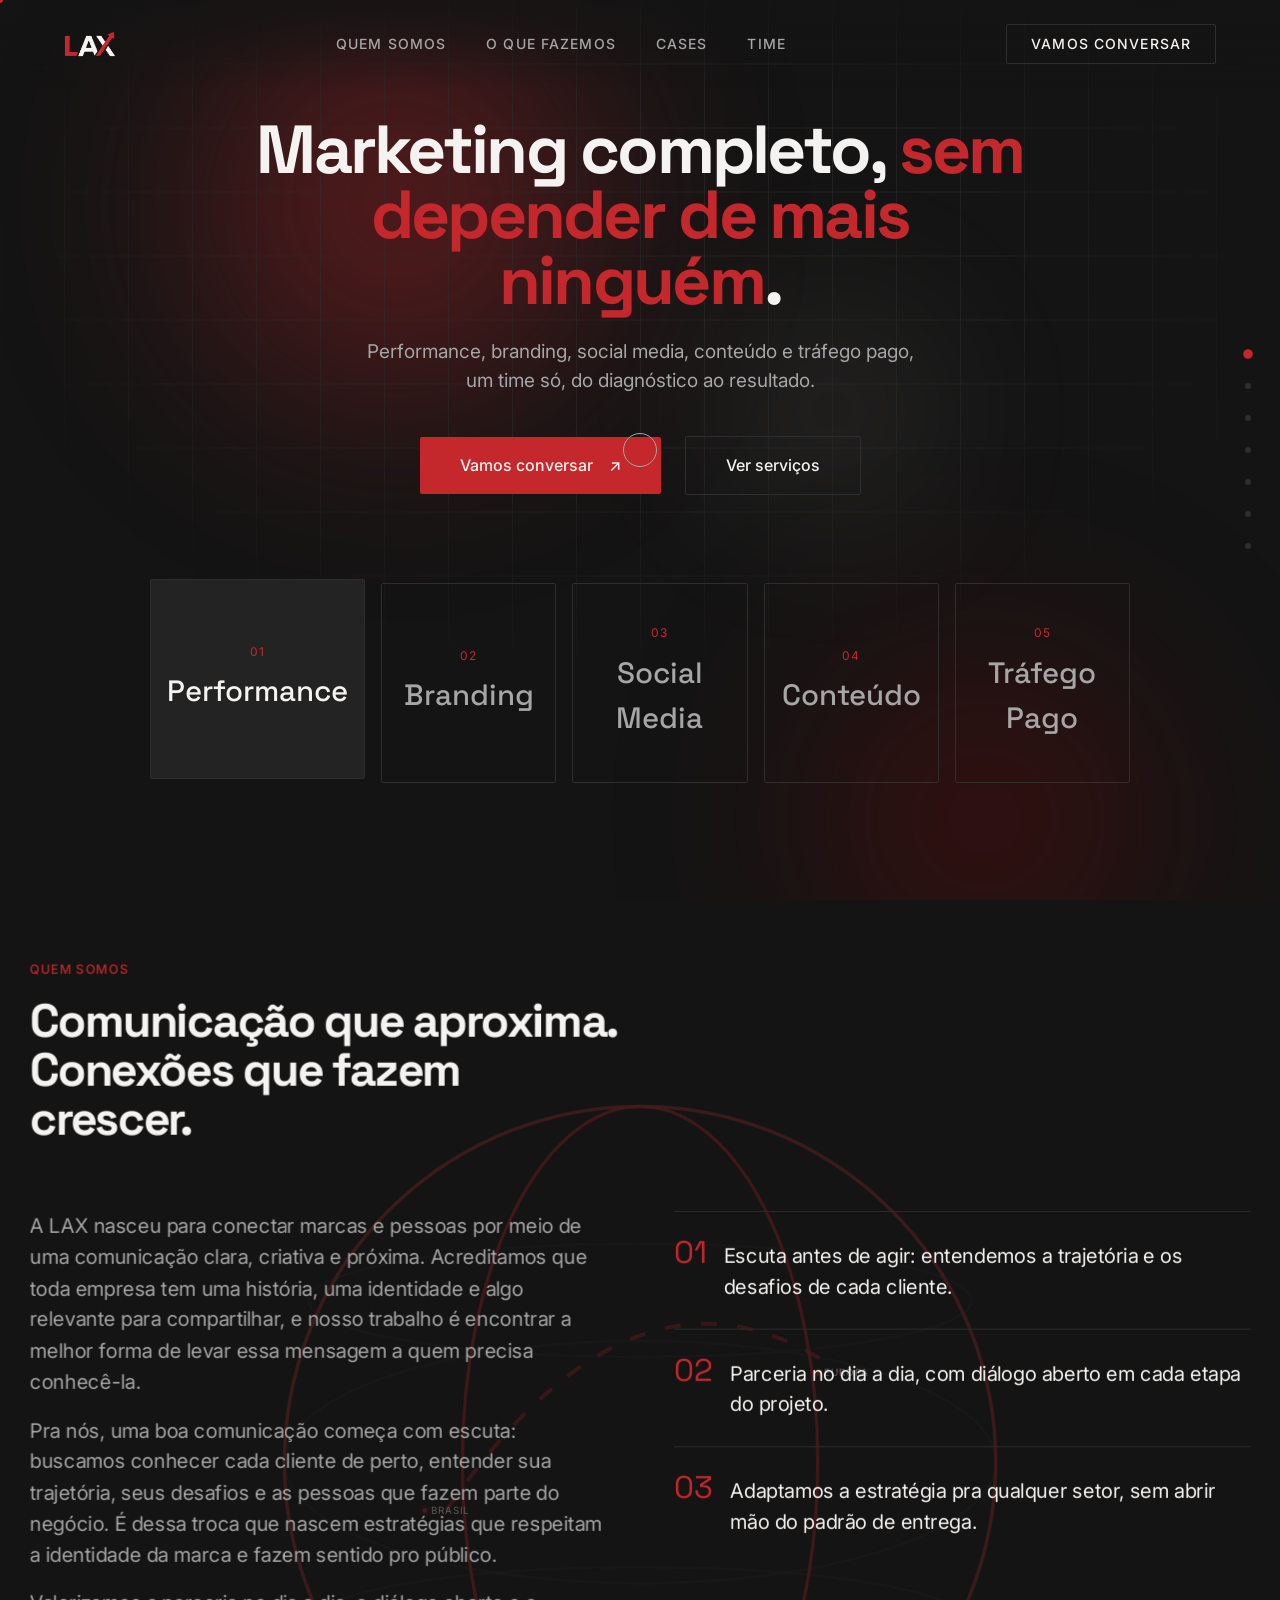
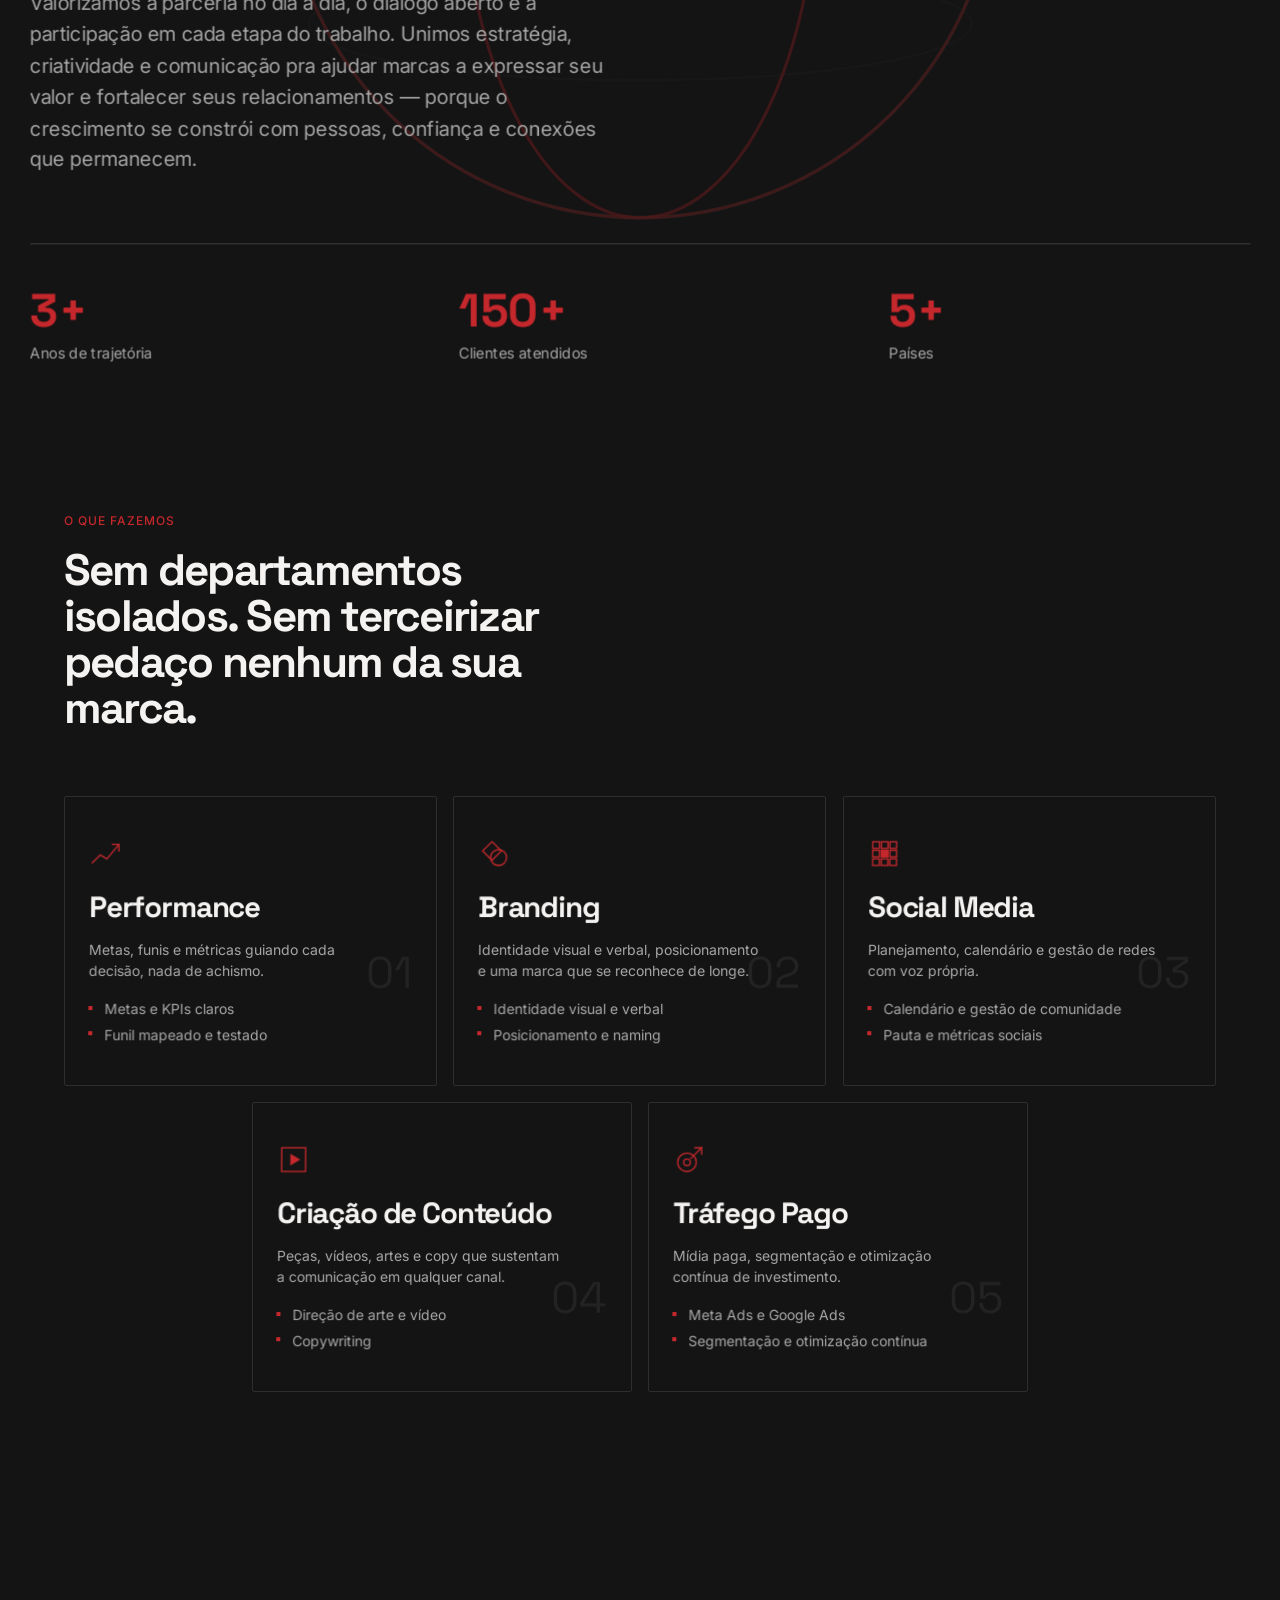
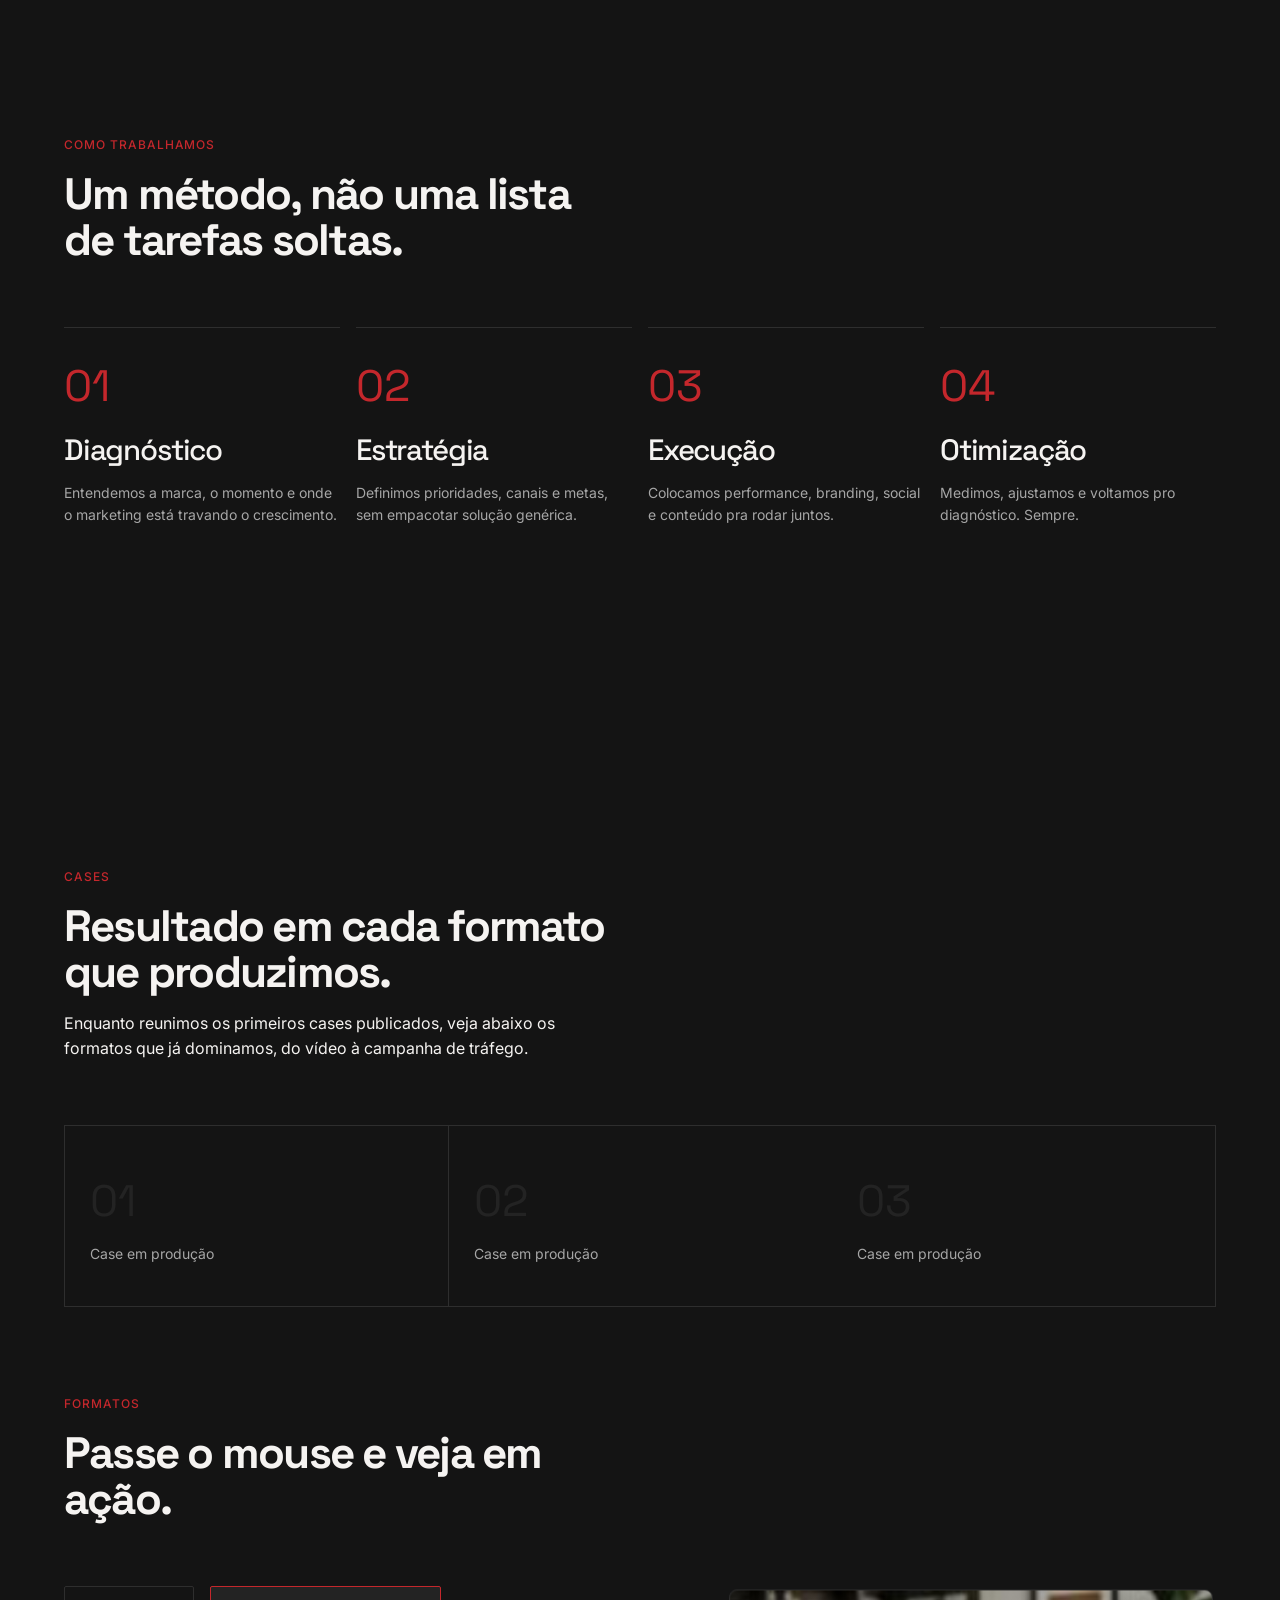
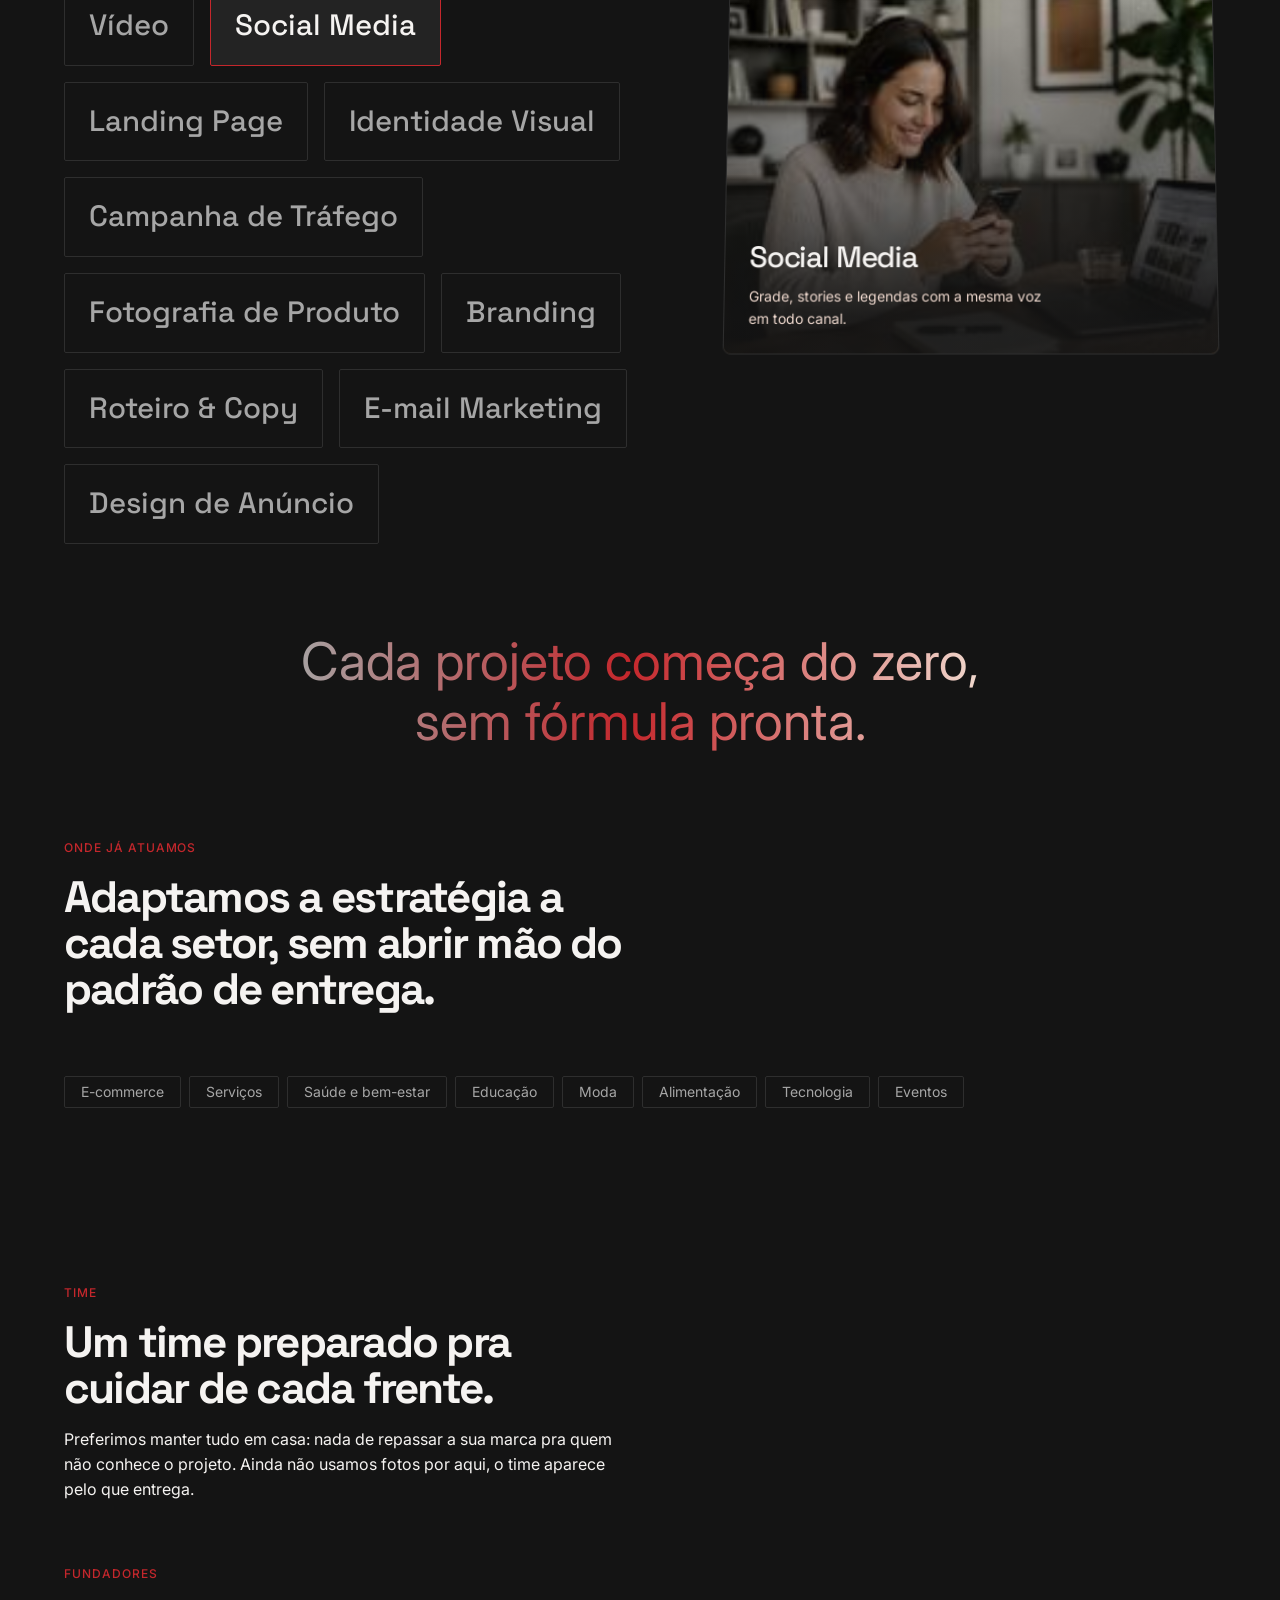
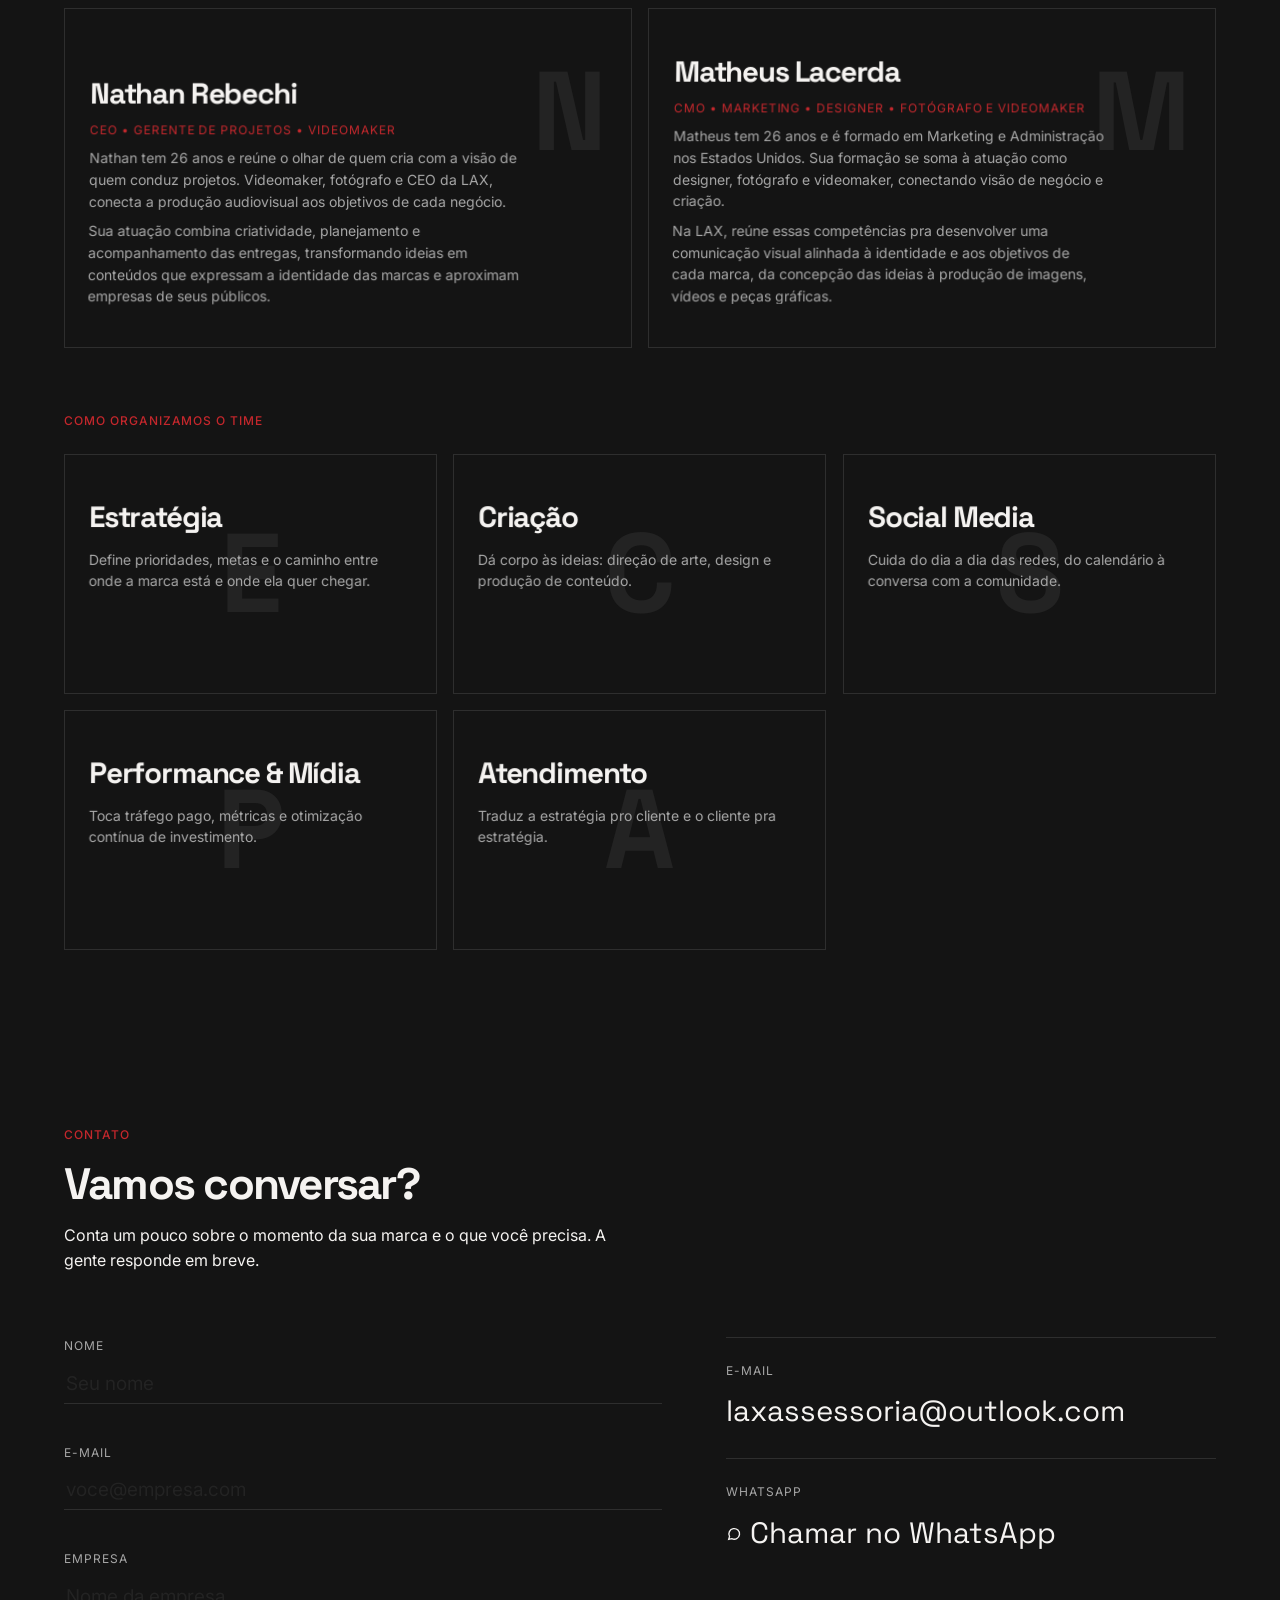
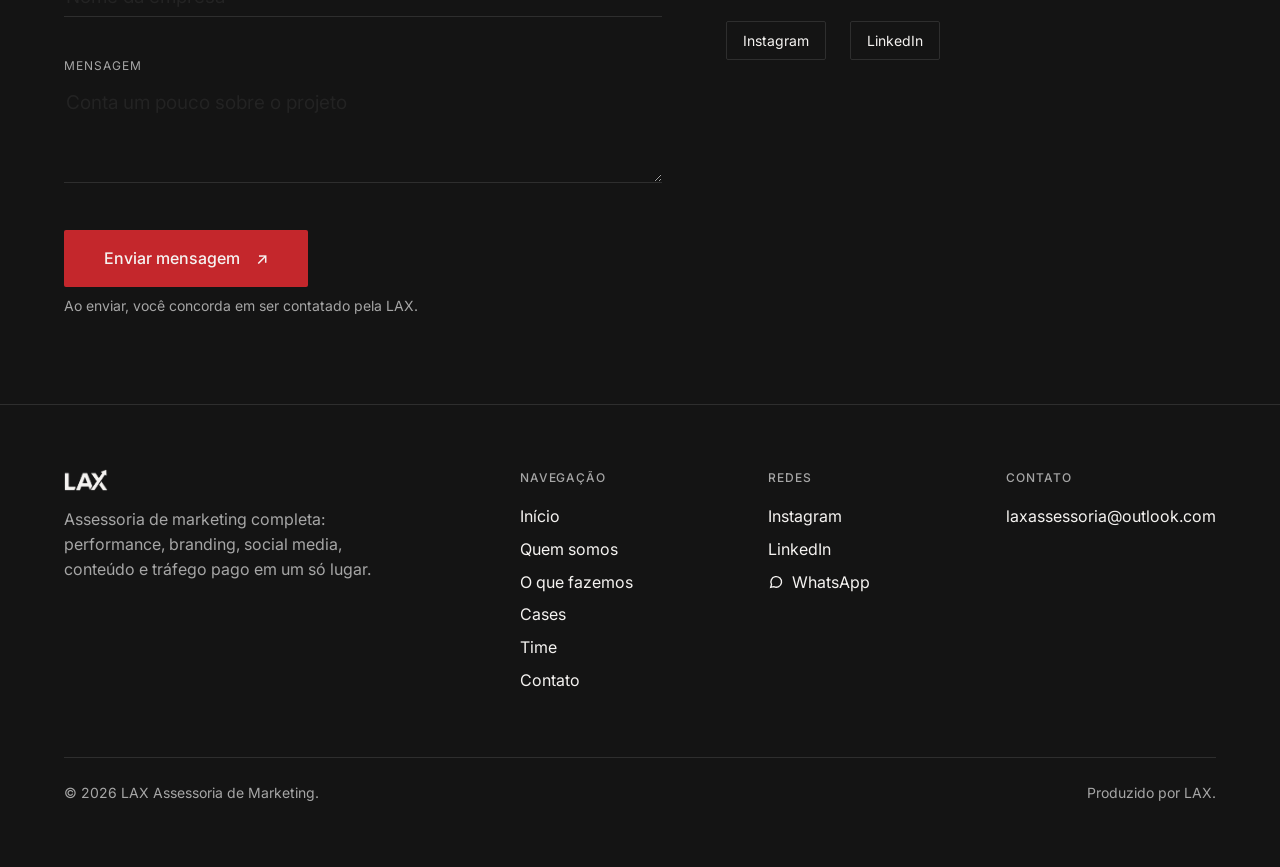
==== index.html @ bff820b8 "Reescreve Quem somos com o manifesto oficial e adiciona os fundadores - "Quem somos" ganha o texto o" ====
<!doctype html>
<html lang="pt-BR">
<head>
  <meta charset="UTF-8" />
  <meta name="viewport" content="width=device-width, initial-scale=1" />
  <title>LAX — Assessoria de Marketing Completa</title>
  <meta name="description" content="A LAX reúne performance, branding, social media, criação de conteúdo e tráfego pago num time só. Conheça quem somos, como trabalhamos e fale com a gente." />
  <link rel="icon" href="assets/img/logo/lax-color.png" type="image/png" />
  <link rel="stylesheet" href="assets/css/tokens.css" />
  <link rel="stylesheet" href="assets/css/style.css" />
</head>
<body>
  <div class="cursor-dot" aria-hidden="true"></div>
  <div class="cursor-ring" aria-hidden="true"></div>
  <a class="skip-link" href="#main">Pular para o conteúdo</a>

  <nav class="site-nav">
    <a class="brand" href="#inicio" aria-label="LAX — topo da página">
      <img src="assets/img/logo/lax-color.png" alt="LAX" width="90" height="26" />
    </a>
    <ul class="nav-links">
      <li><a href="#quem-somos" data-section="quem-somos">Quem somos</a></li>
      <li><a href="#servicos" data-section="servicos">O que fazemos</a></li>
      <li><a href="#cases" data-section="cases">Cases</a></li>
      <li><a href="#time" data-section="time">Time</a></li>
    </ul>
    <a class="nav-cta" href="#contato" data-section="contato">Vamos conversar</a>
    <button class="nav-toggle" type="button" aria-expanded="false" aria-controls="mobileMenu" aria-label="Abrir menu">
      <span></span><span></span><span></span>
    </button>
  </nav>

  <div class="mobile-menu" id="mobileMenu">
    <a href="#inicio" data-section="inicio">Início</a>
    <a href="#quem-somos" data-section="quem-somos">Quem somos</a>
    <a href="#servicos" data-section="servicos">O que fazemos</a>
    <a href="#cases" data-section="cases">Cases</a>
    <a href="#time" data-section="time">Time</a>
    <a href="#contato" data-section="contato">Contato</a>
  </div>

  <nav class="section-nav" aria-label="Seções da página">
    <a href="#inicio" data-section="inicio" aria-label="Início"><span></span></a>
    <a href="#quem-somos" data-section="quem-somos" aria-label="Quem somos"><span></span></a>
    <a href="#servicos" data-section="servicos" aria-label="O que fazemos"><span></span></a>
    <a href="#metodo" data-section="metodo" aria-label="Como trabalhamos"><span></span></a>
    <a href="#cases" data-section="cases" aria-label="Cases"><span></span></a>
    <a href="#time" data-section="time" aria-label="Time"><span></span></a>
    <a href="#contato" data-section="contato" aria-label="Contato"><span></span></a>
  </nav>

  <div class="chapter-marker" aria-hidden="true">
    <span class="chapter-marker-num">01</span>
    <span class="chapter-marker-label">Quem somos</span>
  </div>

  <main id="main">
    <section class="hero theme-dark story-section" id="inicio">
      <div class="hero-aurora" aria-hidden="true">
        <span class="blob blob-a"></span>
        <span class="blob blob-b"></span>
        <span class="blob blob-c"></span>
      </div>
      <div class="hero-grid" aria-hidden="true" data-parallax="0.04"></div>
      <div class="container hero-inner">
        <h1 class="hero-heading" data-reveal>Marketing completo, <em>sem depender de mais ninguém</em>.</h1>
        <p class="hero-sub" data-reveal>Performance, branding, social media, conteúdo e tráfego pago, um time só, do diagnóstico ao resultado.</p>

        <div class="hero-actions" data-reveal>
          <a class="btn" href="#contato">Vamos conversar <span class="btn-arrow">↗</span></a>
          <a class="btn btn-ghost" href="#servicos">Ver serviços</a>
        </div>

        <div class="service-grid" data-reveal>
          <button type="button" class="service-tile" data-theme="dark" aria-pressed="false">
            <span class="index">01</span><span class="label">Performance</span>
          </button>
          <button type="button" class="service-tile" data-theme="wine" aria-pressed="false">
            <span class="index">02</span><span class="label">Branding</span>
          </button>
          <button type="button" class="service-tile" data-theme="dark" aria-pressed="false">
            <span class="index">03</span><span class="label">Social Media</span>
          </button>
          <button type="button" class="service-tile" data-theme="wine" aria-pressed="false">
            <span class="index">04</span><span class="label">Conteúdo</span>
          </button>
          <button type="button" class="service-tile" data-theme="dark" aria-pressed="false">
            <span class="index">05</span><span class="label">Tráfego Pago</span>
          </button>
        </div>
      </div>
    </section>

    <section class="story-section" id="quem-somos">
      <div class="globe-wrap" aria-hidden="true">
        <svg class="globe-sphere" viewBox="0 0 200 200">
          <circle class="globe-outline" cx="100" cy="100" r="88" />
          <ellipse class="globe-lat" cx="100" cy="60" rx="82" ry="14" />
          <ellipse class="globe-lat" cx="100" cy="100" rx="88" ry="30" />
          <ellipse class="globe-lat" cx="100" cy="140" rx="82" ry="14" />
          <ellipse class="globe-meridian" data-phase="0" cx="100" cy="100" rx="88" ry="88" />
          <ellipse class="globe-meridian" data-phase="1.047" cx="100" cy="100" rx="88" ry="88" />
          <ellipse class="globe-meridian" data-phase="2.094" cx="100" cy="100" rx="88" ry="88" />
          <ellipse class="globe-meridian" data-phase="3.141" cx="100" cy="100" rx="88" ry="88" />
          <ellipse class="globe-meridian" data-phase="4.188" cx="100" cy="100" rx="88" ry="88" />
          <ellipse class="globe-meridian" data-phase="5.235" cx="100" cy="100" rx="88" ry="88" />
        </svg>
        <svg class="globe-arc" viewBox="0 0 200 200">
          <path d="M 52 112 Q 100 42 150 78" />
        </svg>
        <span class="globe-pin globe-pin--brasil" style="--pin-x: 26%; --pin-y: 56%">
          <span class="globe-pin-dot"></span>Brasil
        </span>
        <span class="globe-pin globe-pin--europa" style="--pin-x: 75%; --pin-y: 39%">
          <span class="globe-pin-dot"></span>Europa
        </span>
      </div>
      <div class="container">
        <div class="section-head" data-reveal>
          <p class="eyebrow">Quem somos</p>
          <h2>Comunicação que aproxima. Conexões que fazem crescer.</h2>
        </div>
        <div class="about-grid">
          <div class="about-lead" data-reveal>
            <p>A LAX nasceu para conectar marcas e pessoas por meio de uma comunicação clara, criativa e próxima. Acreditamos que toda empresa tem uma história, uma identidade e algo relevante para compartilhar, e nosso trabalho é encontrar a melhor forma de levar essa mensagem a quem precisa conhecê-la.</p>
            <p>Pra nós, uma boa comunicação começa com escuta: buscamos conhecer cada cliente de perto, entender sua trajetória, seus desafios e as pessoas que fazem parte do negócio. É dessa troca que nascem estratégias que respeitam a identidade da marca e fazem sentido pro público.</p>
            <p>Valorizamos a parceria no dia a dia, o diálogo aberto e a participação em cada etapa do trabalho. Unimos estratégia, criatividade e comunicação pra ajudar marcas a expressar seu valor e fortalecer seus relacionamentos — porque o crescimento se constrói com pessoas, confiança e conexões que permanecem.</p>
          </div>
          <ul class="value-list" data-reveal>
            <li><span class="value-mark">01</span>Escuta antes de agir: entendemos a trajetória e os desafios de cada cliente.</li>
            <li><span class="value-mark">02</span>Parceria no dia a dia, com diálogo aberto em cada etapa do projeto.</li>
            <li><span class="value-mark">03</span>Adaptamos a estratégia pra qualquer setor, sem abrir mão do padrão de entrega.</li>
          </ul>
        </div>

        <div class="stat-row" data-reveal>
          <div class="stat-item">
            <p class="stat-number">3+</p>
            <p class="stat-label">Anos de trajetória</p>
          </div>
          <div class="stat-item">
            <p class="stat-number">150+</p>
            <p class="stat-label">Clientes atendidos</p>
          </div>
          <div class="stat-item">
            <p class="stat-number">5+</p>
            <p class="stat-label">Países</p>
          </div>
        </div>
      </div>
    </section>

    <section class="story-section" id="servicos">
      <div class="container">
        <div class="section-head" data-reveal>
          <p class="eyebrow">O que fazemos</p>
          <h2>Sem departamentos isolados. Sem terceirizar pedaço nenhum da sua marca.</h2>
        </div>
        <div class="pillars-grid">
          <div class="pillar-card" data-reveal data-flap style="--delay: 0.0s">
            <span class="pillar-num" data-parallax="0.06" aria-hidden="true">01</span>
            <div data-tilt="4">
              <span class="pillar-icon" aria-hidden="true">
                <svg viewBox="0 0 48 48" fill="none" stroke="currentColor" stroke-width="2">
                  <polyline points="4,38 16,26 26,32 44,10" stroke-linecap="square" stroke-linejoin="miter" />
                  <polyline points="34,10 44,10 44,20" stroke-linecap="square" stroke-linejoin="miter" />
                </svg>
              </span>
              <h3>Performance</h3>
              <p>Metas, funis e métricas guiando cada decisão, nada de achismo.</p>
              <ul class="pillar-list">
                <li>Metas e KPIs claros</li>
                <li>Funil mapeado e testado</li>
              </ul>
            </div>
          </div>
          <div class="pillar-card" data-reveal data-flap style="--delay: 0.08s">
            <span class="pillar-num" data-parallax="0.06" aria-hidden="true">02</span>
            <div data-tilt="4">
              <span class="pillar-icon" aria-hidden="true">
                <svg viewBox="0 0 48 48" fill="none" stroke="currentColor" stroke-width="2">
                  <rect x="10" y="10" width="20" height="20" transform="rotate(45 20 20)" />
                  <circle cx="30" cy="30" r="12" />
                </svg>
              </span>
              <h3>Branding</h3>
              <p>Identidade visual e verbal, posicionamento e uma marca que se reconhece de longe.</p>
              <ul class="pillar-list">
                <li>Identidade visual e verbal</li>
                <li>Posicionamento e naming</li>
              </ul>
            </div>
          </div>
          <div class="pillar-card" data-reveal data-flap style="--delay: 0.16s">
            <span class="pillar-num" data-parallax="0.06" aria-hidden="true">03</span>
            <div data-tilt="4">
              <span class="pillar-icon" aria-hidden="true">
                <svg viewBox="0 0 48 48" fill="none" stroke="currentColor" stroke-width="2">
                  <rect x="6" y="6" width="10" height="10" />
                  <rect x="19" y="6" width="10" height="10" />
                  <rect x="32" y="6" width="10" height="10" />
                  <rect x="6" y="19" width="10" height="10" />
                  <rect x="19" y="19" width="10" height="10" fill="currentColor" />
                  <rect x="32" y="19" width="10" height="10" />
                  <rect x="6" y="32" width="10" height="10" />
                  <rect x="19" y="32" width="10" height="10" />
                  <rect x="32" y="32" width="10" height="10" />
                </svg>
              </span>
              <h3>Social Media</h3>
              <p>Planejamento, calendário e gestão de redes com voz própria.</p>
              <ul class="pillar-list">
                <li>Calendário e gestão de comunidade</li>
                <li>Pauta e métricas sociais</li>
              </ul>
            </div>
          </div>
          <div class="pillar-card" data-reveal data-flap style="--delay: 0.24s">
            <span class="pillar-num" data-parallax="0.06" aria-hidden="true">04</span>
            <div data-tilt="4">
              <span class="pillar-icon" aria-hidden="true">
                <svg viewBox="0 0 48 48" fill="none" stroke="currentColor" stroke-width="2">
                  <rect x="6" y="6" width="36" height="36" />
                  <path d="M19 15 L34 24 L19 33 Z" fill="currentColor" stroke="none" />
                </svg>
              </span>
              <h3>Criação de Conteúdo</h3>
              <p>Peças, vídeos, artes e copy que sustentam a comunicação em qualquer canal.</p>
              <ul class="pillar-list">
                <li>Direção de arte e vídeo</li>
                <li>Copywriting</li>
              </ul>
            </div>
          </div>
          <div class="pillar-card" data-reveal data-flap style="--delay: 0.32s">
            <span class="pillar-num" data-parallax="0.06" aria-hidden="true">05</span>
            <div data-tilt="4">
              <span class="pillar-icon" aria-hidden="true">
                <svg viewBox="0 0 48 48" fill="none" stroke="currentColor" stroke-width="2">
                  <circle cx="20" cy="28" r="14" />
                  <circle cx="20" cy="28" r="5" />
                  <polyline points="26,22 42,6" stroke-linecap="square" />
                  <polyline points="32,6 42,6 42,16" stroke-linecap="square" />
                </svg>
              </span>
              <h3>Tráfego Pago</h3>
              <p>Mídia paga, segmentação e otimização contínua de investimento.</p>
              <ul class="pillar-list">
                <li>Meta Ads e Google Ads</li>
                <li>Segmentação e otimização contínua</li>
              </ul>
            </div>
          </div>
        </div>
      </div>
    </section>

    <section class="story-section" id="metodo">
      <div class="container">
        <div class="section-head" data-reveal>
          <p class="eyebrow">Como trabalhamos</p>
          <h2>Um método, não uma lista de tarefas soltas.</h2>
        </div>
        <div class="process-list">
          <div class="process-step" data-reveal>
            <p class="index">01</p>
            <h3>Diagnóstico</h3>
            <p>Entendemos a marca, o momento e onde o marketing está travando o crescimento.</p>
          </div>
          <div class="process-step" data-reveal>
            <p class="index">02</p>
            <h3>Estratégia</h3>
            <p>Definimos prioridades, canais e metas, sem empacotar solução genérica.</p>
          </div>
          <div class="process-step" data-reveal>
            <p class="index">03</p>
            <h3>Execução</h3>
            <p>Colocamos performance, branding, social e conteúdo pra rodar juntos.</p>
          </div>
          <div class="process-step" data-reveal>
            <p class="index">04</p>
            <h3>Otimização</h3>
            <p>Medimos, ajustamos e voltamos pro diagnóstico. Sempre.</p>
          </div>
        </div>
      </div>
    </section>

    <section class="story-section" id="cases">
      <div class="container">
        <div class="section-head" data-reveal>
          <p class="eyebrow">Cases</p>
          <h2>Resultado em cada formato que produzimos.</h2>
          <p>Enquanto reunimos os primeiros cases publicados, veja abaixo os formatos que já dominamos, do vídeo à campanha de tráfego.</p>
        </div>

        <div class="empty-state">
          <div class="empty-slot" data-reveal data-flap style="--delay: 0.0s">
            <p class="index">01</p>
            <p>Case em produção</p>
          </div>
          <div class="empty-slot" data-reveal data-flap style="--delay: 0.1s">
            <p class="index">02</p>
            <p>Case em produção</p>
          </div>
          <div class="empty-slot" data-reveal data-flap style="--delay: 0.2s">
            <p class="index">03</p>
            <p>Case em produção</p>
          </div>
        </div>

        <div class="story-block">
          <div class="section-head" data-reveal>
            <p class="eyebrow">Formatos</p>
            <h2>Passe o mouse e veja em ação.</h2>
          </div>

          <div class="format-lab" data-reveal>
            <div class="format-chips">
              <button type="button" class="format-chip" data-format="video" style="--delay: 0s" aria-pressed="true">Vídeo</button>
              <button type="button" class="format-chip" data-format="social" style="--delay: 0.3s" aria-pressed="false">Social Media</button>
              <button type="button" class="format-chip" data-format="landing" style="--delay: 0.6s" aria-pressed="false">Landing Page</button>
              <button type="button" class="format-chip" data-format="identidade" style="--delay: 0.9s" aria-pressed="false">Identidade Visual</button>
              <button type="button" class="format-chip" data-format="trafego" style="--delay: 1.2s" aria-pressed="false">Campanha de Tráfego</button>
              <button type="button" class="format-chip" data-format="foto" style="--delay: 1.5s" aria-pressed="false">Fotografia de Produto</button>
              <button type="button" class="format-chip" data-format="branding" style="--delay: 1.8s" aria-pressed="false">Branding</button>
              <button type="button" class="format-chip" data-format="copy" style="--delay: 2.1s" aria-pressed="false">Roteiro &amp; Copy</button>
              <button type="button" class="format-chip" data-format="email" style="--delay: 2.4s" aria-pressed="false">E-mail Marketing</button>
              <button type="button" class="format-chip" data-format="anuncio" style="--delay: 2.7s" aria-pressed="false">Design de Anúncio</button>
            </div>

            <div class="format-preview" data-tilt="6">
              <div class="format-preview-panel is-active" data-panel="video">
                <img src="assets/img/formats/video.jpg" alt="Pessoa gravando um vídeo com celular em tripé e ring light" loading="lazy" />
                <div class="format-preview-caption">
                  <h4>Vídeo</h4>
                  <p>Peças em vídeo prontas pra qualquer feed, do teaser ao anúncio.</p>
                  <span class="progress-track"><span class="progress-fill"></span></span>
                </div>
              </div>
              <div class="format-preview-panel" data-panel="social">
                <img src="assets/img/formats/social.jpg" alt="Pessoa gerenciando redes sociais no celular e no notebook" loading="lazy" />
                <div class="format-preview-caption">
                  <h4>Social Media</h4>
                  <p>Grade, stories e legendas com a mesma voz em todo canal.</p>
                </div>
              </div>
              <div class="format-preview-panel" data-panel="landing">
                <img src="assets/img/formats/landing.jpg" alt="Mãos digitando com uma landing page aberta na tela do notebook" loading="lazy" />
                <div class="format-preview-caption">
                  <h4>Landing Page</h4>
                  <p>Página feita pra converter tráfego de campanha em contato.</p>
                </div>
              </div>
              <div class="format-preview-panel" data-panel="identidade">
                <img src="assets/img/formats/identidade.jpg" alt="Mesa de design com paleta de cores, sketchbook de logo e cartela pantone" loading="lazy" />
                <div class="format-preview-caption">
                  <h4>Identidade Visual</h4>
                  <p>Paleta, tipografia e sistema gráfico que sustentam a marca.</p>
                </div>
              </div>
              <div class="format-preview-panel" data-panel="trafego">
                <img src="assets/img/formats/trafego.jpg" alt="Tela mostrando dashboard de métricas de campanha de tráfego" loading="lazy" />
                <div class="format-preview-caption">
                  <h4>Campanha de Tráfego</h4>
                  <p>Segmentação e mídia paga apontadas pro objetivo certo.</p>
                </div>
              </div>
              <div class="format-preview-panel" data-panel="foto">
                <img src="assets/img/formats/foto.jpg" alt="Fotógrafo montando iluminação de estúdio pra fotografar um produto" loading="lazy" />
                <div class="format-preview-caption">
                  <h4>Fotografia de Produto</h4>
                  <p>Imagem de catálogo com luz e composição consistentes.</p>
                </div>
              </div>
              <div class="format-preview-panel" data-panel="branding">
                <img src="assets/img/formats/branding.jpg" alt="Materiais de identidade de marca: cartões, caderno e amostras" loading="lazy" />
                <div class="format-preview-caption">
                  <h4>Branding</h4>
                  <p>Posicionamento e discurso por trás de cada peça que sai.</p>
                </div>
              </div>
              <div class="format-preview-panel" data-panel="copy">
                <img src="assets/img/formats/copy.jpg" alt="Pessoa escrevendo roteiro à mão ao lado de um notebook" loading="lazy" />
                <div class="format-preview-caption">
                  <h4>Roteiro &amp; Copy</h4>
                  <p>Texto que carrega a estratégia em qualquer formato.</p>
                </div>
              </div>
              <div class="format-preview-panel" data-panel="email">
                <img src="assets/img/formats/email.jpg" alt="Tela de notebook mostrando um template de e-mail marketing sendo criado" loading="lazy" />
                <div class="format-preview-caption">
                  <h4>E-mail Marketing</h4>
                  <p>Fluxos e disparos que mantêm a base aquecida.</p>
                </div>
              </div>
              <div class="format-preview-panel" data-panel="anuncio">
                <img src="assets/img/formats/anuncio.jpg" alt="Designer criando uma peça de anúncio em um monitor grande" loading="lazy" />
                <div class="format-preview-caption">
                  <h4>Design de Anúncio</h4>
                  <p>Arte estática pensada pra performar em campanha.</p>
                </div>
              </div>
            </div>
          </div>
        </div>

        <div class="story-block">
          <p class="shimmer-statement" data-reveal>Cada projeto começa do zero, sem fórmula pronta.</p>
        </div>

        <div class="story-block">
          <div class="section-head" data-reveal>
            <p class="eyebrow">Onde já atuamos</p>
            <h2>Adaptamos a estratégia a cada setor, sem abrir mão do padrão de entrega.</h2>
          </div>
          <div class="tag-cloud tag-cloud--float" data-reveal>
            <span style="--delay: 0s">E-commerce</span>
            <span style="--delay: 0.4s">Serviços</span>
            <span style="--delay: 0.8s">Saúde e bem-estar</span>
            <span style="--delay: 1.2s">Educação</span>
            <span style="--delay: 1.6s">Moda</span>
            <span style="--delay: 2s">Alimentação</span>
            <span style="--delay: 2.4s">Tecnologia</span>
            <span style="--delay: 2.8s">Eventos</span>
          </div>
        </div>
      </div>
    </section>

    <section class="story-section" id="time">
      <div class="container">
        <div class="section-head" data-reveal>
          <p class="eyebrow">Time</p>
          <h2>Um time preparado pra cuidar de cada frente.</h2>
          <p>Preferimos manter tudo em casa: nada de repassar a sua marca pra quem não conhece o projeto. Ainda não usamos fotos por aqui, o time aparece pelo que entrega.</p>
        </div>

        <p class="eyebrow" data-reveal style="margin-bottom: var(--space-4)">Fundadores</p>
        <div class="founders-grid">
          <div class="founder-card" data-reveal data-flap style="--delay: 0s">
            <span class="founder-mark" aria-hidden="true">N</span>
            <div class="founder-card-inner" data-tilt="4">
              <h3>Nathan Rebechi</h3>
              <p class="founder-role">CEO • Gerente de projetos • Videomaker</p>
              <p>Nathan tem 26 anos e reúne o olhar de quem cria com a visão de quem conduz projetos. Videomaker, fotógrafo e CEO da LAX, conecta a produção audiovisual aos objetivos de cada negócio.</p>
              <p>Sua atuação combina criatividade, planejamento e acompanhamento das entregas, transformando ideias em conteúdos que expressam a identidade das marcas e aproximam empresas de seus públicos.</p>
            </div>
          </div>
          <div class="founder-card" data-reveal data-flap style="--delay: 0.08s">
            <span class="founder-mark" aria-hidden="true">M</span>
            <div class="founder-card-inner" data-tilt="4">
              <h3>Matheus Lacerda</h3>
              <p class="founder-role">CMO • Marketing • Designer • Fotógrafo e videomaker</p>
              <p>Matheus tem 26 anos e é formado em Marketing e Administração nos Estados Unidos. Sua formação se soma à atuação como designer, fotógrafo e videomaker, conectando visão de negócio e criação.</p>
              <p>Na LAX, reúne essas competências pra desenvolver uma comunicação visual alinhada à identidade e aos objetivos de cada marca, da concepção das ideias à produção de imagens, vídeos e peças gráficas.</p>
            </div>
          </div>
        </div>

        <p class="eyebrow" data-reveal style="margin-top: var(--space-6); margin-bottom: var(--space-4)">Como organizamos o time</p>
        <div class="role-grid">
          <div class="role-card" data-reveal data-flap style="--delay: 0.0s">
            <span class="role-mark" aria-hidden="true">E</span>
            <div class="role-card-inner" data-tilt="4">
              <h3>Estratégia</h3>
              <p>Define prioridades, metas e o caminho entre onde a marca está e onde ela quer chegar.</p>
            </div>
          </div>
          <div class="role-card" data-reveal data-flap style="--delay: 0.08s">
            <span class="role-mark" aria-hidden="true">C</span>
            <div class="role-card-inner" data-tilt="4">
              <h3>Criação</h3>
              <p>Dá corpo às ideias: direção de arte, design e produção de conteúdo.</p>
            </div>
          </div>
          <div class="role-card" data-reveal data-flap style="--delay: 0.16s">
            <span class="role-mark" aria-hidden="true">S</span>
            <div class="role-card-inner" data-tilt="4">
              <h3>Social Media</h3>
              <p>Cuida do dia a dia das redes, do calendário à conversa com a comunidade.</p>
            </div>
          </div>
          <div class="role-card" data-reveal data-flap style="--delay: 0.24s">
            <span class="role-mark" aria-hidden="true">P</span>
            <div class="role-card-inner" data-tilt="4">
              <h3>Performance &amp; Mídia</h3>
              <p>Toca tráfego pago, métricas e otimização contínua de investimento.</p>
            </div>
          </div>
          <div class="role-card" data-reveal data-flap style="--delay: 0.32s">
            <span class="role-mark" aria-hidden="true">A</span>
            <div class="role-card-inner" data-tilt="4">
              <h3>Atendimento</h3>
              <p>Traduz a estratégia pro cliente e o cliente pra estratégia.</p>
            </div>
          </div>
        </div>
      </div>
    </section>

    <section class="story-section" id="contato">
      <div class="container">
        <div class="section-head" data-reveal>
          <p class="eyebrow">Contato</p>
          <h2>Vamos conversar?</h2>
          <p>Conta um pouco sobre o momento da sua marca e o que você precisa. A gente responde em breve.</p>
        </div>

        <div class="contact-grid">
          <div data-reveal>
            <form name="contato" method="POST" data-netlify="true" netlify-honeypot="bot-field" id="contactForm">
              <input type="hidden" name="form-name" value="contato" />
              <p class="hp-field">
                <label>Não preencha este campo: <input name="bot-field" tabindex="-1" autocomplete="off" /></label>
              </p>

              <div class="field">
                <label for="name">Nome</label>
                <input type="text" id="name" name="name" placeholder="Seu nome" required />
              </div>

              <div class="field">
                <label for="email">E-mail</label>
                <input type="email" id="email" name="email" placeholder="voce@empresa.com" required />
              </div>

              <div class="field">
                <label for="company">Empresa</label>
                <input type="text" id="company" name="company" placeholder="Nome da empresa" />
              </div>

              <div class="field">
                <label for="message">Mensagem</label>
                <textarea id="message" name="message" placeholder="Conta um pouco sobre o projeto" required></textarea>
              </div>

              <button type="submit" class="btn">Enviar mensagem <span class="btn-arrow">↗</span></button>
              <p class="form-note">Ao enviar, você concorda em ser contatado pela LAX.</p>
            </form>
            <div class="form-success" id="formSuccess">
              <p>Mensagem enviada! A gente responde em breve.</p>
            </div>
          </div>

          <div class="contact-info" data-reveal>
            <dl>
              <div class="info-item">
                <dt>E-mail</dt>
                <dd><a href="mailto:laxassessoria@outlook.com">laxassessoria@outlook.com</a></dd>
              </div>
              <div class="info-item">
                <dt>WhatsApp</dt>
                <dd><a class="icon-link" href="https://wa.me/5551991990892" target="_blank" rel="noopener"><svg class="icon" viewBox="0 0 24 24" fill="none" stroke="currentColor" stroke-width="2" aria-hidden="true"><path d="M4 20l1.3-4.3A8 8 0 1 1 8.7 19L4 20Z"/></svg>Chamar no WhatsApp</a></dd>
              </div>
            </dl>
            <div class="social-row">
              <a class="icon-link" href="https://www.instagram.com/laxassessoria/" target="_blank" rel="noopener">Instagram</a>
              <a href="https://linkedin.com/company/laxa" target="_blank" rel="noopener">LinkedIn</a>
            </div>
          </div>
        </div>
      </div>
    </section>
  </main>

  <footer class="site-footer">
    <div class="container">
      <div class="footer-top">
        <div class="footer-col">
          <a class="brand" href="#inicio">
            <img src="assets/img/logo/lax-light.png" alt="LAX" style="height: 22px" />
          </a>
          <p class="text-muted" style="margin-top: var(--space-3); max-width: 32ch">
            Assessoria de marketing completa: performance, branding, social media, conteúdo e tráfego pago em um só lugar.
          </p>
        </div>
        <div class="footer-col">
          <h4>Navegação</h4>
          <nav class="footer-links">
            <a href="#inicio">Início</a>
            <a href="#quem-somos">Quem somos</a>
            <a href="#servicos">O que fazemos</a>
            <a href="#cases">Cases</a>
            <a href="#time">Time</a>
            <a href="#contato">Contato</a>
          </nav>
        </div>
        <div class="footer-col">
          <h4>Redes</h4>
          <nav class="footer-links">
            <a class="icon-link" href="https://www.instagram.com/laxassessoria/" target="_blank" rel="noopener">Instagram</a>
            <a href="https://linkedin.com/company/laxa" target="_blank" rel="noopener">LinkedIn</a>
            <a class="icon-link" href="https://wa.me/5551991990892" target="_blank" rel="noopener"><svg class="icon" viewBox="0 0 24 24" fill="none" stroke="currentColor" stroke-width="2" aria-hidden="true"><path d="M4 20l1.3-4.3A8 8 0 1 1 8.7 19L4 20Z"/></svg>WhatsApp</a>
          </nav>
        </div>
        <div class="footer-col">
          <h4>Contato</h4>
          <nav class="footer-links">
            <a href="mailto:laxassessoria@outlook.com">laxassessoria@outlook.com</a>
          </nav>
        </div>
      </div>
      <div class="footer-bottom">
        <span>&copy; <span id="year"></span> LAX Assessoria de Marketing.</span>
        <span>Produzido por <a class="icon-link" href="https://www.instagram.com/laxassessoria/" target="_blank" rel="noopener">LAX</a>.</span>
      </div>
    </div>
  </footer>

  <script src="assets/js/main.js" defer></script>
</body>
</html>
---- assets/css/tokens.css ----
/* Design tokens — L.A.X design system (Claude Design: L.A.X) */
:root {
  /* color */
  --color-brand-red: #C4272C;
  --color-brand-wine: #70090A;
  --color-surface: #141414;
  --color-surface-raised: #232323;
  --color-surface-wine: #1C1013;
  --color-ink: #F5F3F1;
  --color-ink-muted: #A6A6A6;
  --color-hairline: #2E2E2E;
  --color-accent-sand: #F1DBD0;
  --color-on-brand: #F5F3F1;

  /* type */
  --font-display: "Space Grotesk", system-ui, sans-serif;
  --font-text: "Inter", system-ui, sans-serif;

  --fs-display-xl: clamp(3.2rem, 3rem + 6vw, 6.5rem);
  --lh-display-xl: 0.94;
  --fs-display-lg: clamp(2.4rem, 2rem + 4.5vw, 4.25rem);
  --lh-display-lg: 0.96;
  --fs-display-md: clamp(1.9rem, 1.6rem + 2.4vw, 2.75rem);
  --lh-display-md: 1.05;
  --fs-title: clamp(1.35rem, 1.2rem + 0.8vw, 1.875rem);
  --lh-title: 1.2;
  --fs-body-lg: 1.1875rem;
  --lh-body-lg: 1.55;
  --fs-body: 1rem;
  --lh-body: 1.55;
  --fs-caption: 0.875rem;
  --lh-caption: 1.4;
  --fs-label: 0.75rem;
  --lh-label: 1.15;

  --tracking-display: -0.04em;
  --tracking-label: 0.08em;

  /* spacing */
  --space-1: 4px;
  --space-2: 8px;
  --space-3: 16px;
  --space-4: 24px;
  --space-5: 40px;
  --space-6: 64px;
  --space-7: 88px;

  /* radius */
  --radius-none: 0px;
  --radius-sm: 2px;
  --radius-md: 8px;

  /* motion */
  --ease-out: cubic-bezier(0.16, 1, 0.3, 1);
  --ease-in-out: cubic-bezier(0.65, 0, 0.35, 1);
  --dur-fast: 0.2s;
  --dur-mid: 0.5s;
  --dur-slow: 0.9s;
}
---- assets/css/style.css ----
/* =========================================================
   LAXA — assessoria de marketing
   Site institucional / portfólio — sistema visual L.A.X
   ========================================================= */

@import url("https://fonts.googleapis.com/css2?family=Space+Grotesk:wght@500;700&family=Inter:wght@400;500&display=swap");

*,
*::before,
*::after {
  box-sizing: border-box;
}

html {
  scroll-behavior: smooth;
}

body {
  margin: 0;
  background: var(--color-surface);
  color: var(--color-ink);
  font-family: var(--font-text);
  font-size: var(--fs-body);
  line-height: var(--lh-body);
  -webkit-font-smoothing: antialiased;
  overflow-x: hidden;
  transition: background-color 1.1s var(--ease-in-out);
}

img {
  max-width: 100%;
  display: block;
}

a {
  color: inherit;
  text-decoration: none;
}

ul {
  margin: 0;
  padding: 0;
  list-style: none;
}

h1, h2, h3, h4 {
  margin: 0;
  font-family: var(--font-display);
  font-weight: 700;
  letter-spacing: var(--tracking-display);
}

em {
  font-style: normal;
  color: var(--color-brand-red);
}

p {
  margin: 0;
}

button {
  font: inherit;
  color: inherit;
  background: none;
  border: none;
  cursor: pointer;
}

.container {
  width: 100%;
  max-width: 1360px;
  margin-inline: auto;
  padding-inline: var(--space-4);
}

@media (min-width: 900px) {
  .container {
    padding-inline: var(--space-6);
  }
}

.eyebrow {
  font-family: var(--font-text);
  font-weight: 500;
  font-size: var(--fs-label);
  letter-spacing: var(--tracking-label);
  text-transform: uppercase;
  color: var(--color-brand-red);
}

.text-muted {
  color: var(--color-ink-muted);
}

.hairline {
  height: 1px;
  width: 100%;
  background: var(--color-hairline);
  border: none;
}

/* ---------------------------------------------------------
   Skip link / a11y
   --------------------------------------------------------- */
.skip-link {
  position: fixed;
  top: -100px;
  left: var(--space-3);
  z-index: 999;
  background: var(--color-brand-red);
  color: var(--color-on-brand);
  padding: var(--space-2) var(--space-3);
  border-radius: var(--radius-sm);
  transition: top var(--dur-fast) var(--ease-out);
}

.skip-link:focus {
  top: var(--space-3);
}

/* ---------------------------------------------------------
   Custom cursor
   --------------------------------------------------------- */
.cursor-dot,
.cursor-ring {
  position: fixed;
  top: 0;
  left: 0;
  pointer-events: none;
  z-index: 998;
  border-radius: 50%;
  transform: translate3d(-50%, -50%, 0);
  will-change: transform;
}

.cursor-dot {
  width: 6px;
  height: 6px;
  background: var(--color-brand-red);
}

.cursor-ring {
  width: 34px;
  height: 34px;
  border: 1px solid var(--color-ink-muted);
  transition: width var(--dur-fast) var(--ease-out), height var(--dur-fast) var(--ease-out),
    border-color var(--dur-fast) var(--ease-out), background-color var(--dur-fast) var(--ease-out);
}

body.has-fine-pointer.cursor-active .cursor-ring {
  width: 64px;
  height: 64px;
  border-color: var(--color-brand-red);
  background: rgba(196, 39, 44, 0.08);
}

@media (pointer: fine) {
  body.has-fine-pointer,
  body.has-fine-pointer a,
  body.has-fine-pointer button {
    cursor: none;
  }
}

.cursor-dot,
.cursor-ring {
  display: none;
}

body.has-fine-pointer .cursor-dot,
body.has-fine-pointer .cursor-ring {
  display: block;
}

/* ---------------------------------------------------------
   Nav
   --------------------------------------------------------- */
.site-nav {
  position: fixed;
  top: 0;
  left: 0;
  right: 0;
  z-index: 500;
  display: flex;
  align-items: center;
  justify-content: space-between;
  padding: var(--space-3) var(--space-4);
  background: linear-gradient(to bottom, rgba(20, 20, 20, 0.85), transparent);
  transition: background-color var(--dur-fast) var(--ease-out), border-color var(--dur-fast) var(--ease-out);
}

.site-nav.is-scrolled {
  background: rgba(20, 20, 20, 0.92);
  backdrop-filter: blur(10px);
  -webkit-backdrop-filter: blur(10px);
  border-bottom: 1px solid var(--color-hairline);
}

@media (min-width: 900px) {
  .site-nav {
    padding: var(--space-4) var(--space-6);
  }
}

.brand {
  display: flex;
  align-items: center;
  gap: var(--space-2);
}

.brand img {
  height: 26px;
  width: auto;
}

.nav-links {
  display: none;
  align-items: center;
  gap: var(--space-5);
  font-family: var(--font-text);
  font-weight: 500;
  font-size: var(--fs-caption);
  letter-spacing: var(--tracking-label);
  text-transform: uppercase;
}

@media (min-width: 760px) {
  .nav-links {
    display: flex;
  }
}

.nav-links a {
  position: relative;
  padding-block: var(--space-1);
  color: var(--color-ink-muted);
  transition: color var(--dur-fast) var(--ease-out);
}

.nav-links a::after {
  content: "";
  position: absolute;
  left: 0;
  right: 100%;
  bottom: -2px;
  height: 1px;
  background: var(--color-brand-red);
  transition: right var(--dur-mid) var(--ease-out);
}

.nav-links a:hover,
.nav-links a:focus-visible,
.nav-links a[aria-current] {
  color: var(--color-ink);
}

.nav-links a:hover::after,
.nav-links a:focus-visible::after,
.nav-links a[aria-current]::after {
  right: 0;
}

.nav-cta {
  display: inline-flex;
  align-items: center;
  gap: var(--space-2);
  padding: var(--space-2) var(--space-4);
  border: 1px solid var(--color-hairline);
  border-radius: var(--radius-sm);
  font-size: var(--fs-caption);
  font-weight: 500;
  text-transform: uppercase;
  letter-spacing: var(--tracking-label);
  transition: border-color var(--dur-fast) var(--ease-out), background var(--dur-fast) var(--ease-out);
}

.nav-cta:hover,
.nav-cta:focus-visible {
  border-color: var(--color-brand-red);
  background: rgba(196, 39, 44, 0.12);
}

.nav-toggle {
  display: inline-flex;
  flex-direction: column;
  gap: 5px;
  padding: var(--space-2);
}

@media (min-width: 760px) {
  .nav-toggle {
    display: none;
  }
}

.nav-toggle span {
  width: 22px;
  height: 2px;
  background: var(--color-ink);
  transition: transform var(--dur-fast) var(--ease-out), opacity var(--dur-fast) var(--ease-out);
}

.mobile-menu {
  position: fixed;
  inset: 0;
  z-index: 400;
  background: var(--color-surface);
  display: flex;
  flex-direction: column;
  align-items: flex-start;
  justify-content: center;
  gap: var(--space-4);
  padding: var(--space-6);
  transform: translateY(-100%);
  transition: transform var(--dur-mid) var(--ease-in-out);
}

.mobile-menu.is-open {
  transform: translateY(0);
}

.mobile-menu a {
  font-family: var(--font-display);
  font-size: var(--fs-display-md);
  line-height: 1.1;
}

/* ---------------------------------------------------------
   Buttons
   --------------------------------------------------------- */
.btn {
  position: relative;
  display: inline-flex;
  align-items: center;
  gap: var(--space-3);
  padding: var(--space-3) var(--space-5);
  background: var(--color-brand-red);
  color: var(--color-on-brand);
  border-radius: var(--radius-sm);
  font-family: var(--font-text);
  font-weight: 500;
  font-size: var(--fs-body);
  overflow: hidden;
  isolation: isolate;
}

.btn::before {
  content: "";
  position: absolute;
  inset: 0;
  background: var(--color-ink);
  transform: translateX(-101%);
  transition: transform var(--dur-mid) var(--ease-in-out);
  z-index: -1;
}

.btn:hover::before,
.btn:focus-visible::before {
  transform: translateX(0);
}

.btn:hover,
.btn:focus-visible {
  color: var(--color-surface);
}

.btn-arrow {
  transition: transform var(--dur-fast) var(--ease-out);
}

.btn:hover .btn-arrow {
  transform: translate(3px, -3px);
}

.btn-ghost {
  background: transparent;
  border: 1px solid var(--color-hairline);
  color: var(--color-ink);
}

.btn-ghost::before {
  background: var(--color-brand-red);
}

.btn-ghost:hover,
.btn-ghost:focus-visible {
  color: var(--color-on-brand);
}

/* ---------------------------------------------------------
   Hero + service switcher
   --------------------------------------------------------- */
.hero {
  position: relative;
  min-height: 100svh;
  display: flex;
  flex-direction: column;
  justify-content: center;
  padding-top: calc(var(--space-7) + var(--space-4));
  padding-bottom: var(--space-6);
  background: var(--color-surface);
  transition: background-color var(--dur-slow) var(--ease-in-out);
  overflow: hidden;
}

.hero.theme-wine {
  background: var(--color-brand-wine);
}

.hero-aurora {
  position: absolute;
  inset: 0;
  z-index: 0;
  overflow: hidden;
  pointer-events: none;
}

.hero-aurora .blob {
  position: absolute;
  border-radius: 50%;
  filter: blur(90px);
  opacity: 0.5;
  will-change: transform;
}

.hero-aurora .blob-a {
  top: -10%;
  left: 8%;
  width: 46vw;
  height: 46vw;
  max-width: 620px;
  max-height: 620px;
  background: radial-gradient(circle, var(--color-brand-red), transparent 70%);
  animation: aurora-a 22s var(--ease-in-out) infinite alternate;
}

.hero-aurora .blob-b {
  bottom: -18%;
  right: 4%;
  width: 38vw;
  height: 38vw;
  max-width: 520px;
  max-height: 520px;
  background: radial-gradient(circle, var(--color-brand-wine), transparent 72%);
  animation: aurora-b 26s var(--ease-in-out) infinite alternate;
}

.hero-aurora .blob-c {
  top: 30%;
  right: 24%;
  width: 22vw;
  height: 22vw;
  max-width: 320px;
  max-height: 320px;
  background: radial-gradient(circle, var(--color-accent-sand), transparent 74%);
  opacity: 0.16;
  animation: aurora-c 19s var(--ease-in-out) infinite alternate;
}

.hero.theme-wine .hero-aurora .blob {
  opacity: 0.32;
}

@keyframes aurora-a {
  from {
    transform: translate(0, 0) scale(1);
  }
  to {
    transform: translate(6%, 8%) scale(1.12);
  }
}

@keyframes aurora-b {
  from {
    transform: translate(0, 0) scale(1);
  }
  to {
    transform: translate(-8%, -6%) scale(1.08);
  }
}

@keyframes aurora-c {
  from {
    transform: translate(0, 0) scale(1);
  }
  to {
    transform: translate(-10%, 10%) scale(0.92);
  }
}

@media (prefers-reduced-motion: reduce) {
  .hero-aurora .blob {
    animation: none;
  }
}

.hero-grid {
  position: absolute;
  inset: 0;
  z-index: 0;
  pointer-events: none;
  opacity: 0.5;
  background-image: linear-gradient(to right, var(--color-hairline) 1px, transparent 1px),
    linear-gradient(to bottom, var(--color-hairline) 1px, transparent 1px);
  background-size: 64px 64px;
  -webkit-mask-image: radial-gradient(ellipse 70% 60% at 50% 30%, #000 40%, transparent 78%);
  mask-image: radial-gradient(ellipse 70% 60% at 50% 30%, #000 40%, transparent 78%);
}

.hero-inner {
  position: relative;
  z-index: 1;
  display: flex;
  flex-direction: column;
  align-items: center;
  text-align: center;
}

.hero-heading {
  max-width: 18ch;
  margin-inline: auto;
  font-size: var(--fs-display-lg);
  line-height: var(--lh-display-lg);
}

.hero-sub {
  margin-top: var(--space-4);
  margin-inline: auto;
  max-width: 46ch;
  font-size: var(--fs-body-lg);
  color: var(--color-ink-muted);
}

.hero-heading em {
  font-style: normal;
  color: var(--color-brand-red);
}

.hero.theme-wine .hero-heading em {
  color: var(--color-accent-sand);
}

.hero-actions {
  margin-top: var(--space-5);
  display: flex;
  flex-wrap: wrap;
  justify-content: center;
  align-items: center;
  gap: var(--space-4);
}

.service-grid {
  margin-top: var(--space-7);
  width: 100%;
  max-width: 980px;
  display: grid;
  grid-template-columns: repeat(5, 1fr);
  gap: var(--space-3);
}

@media (max-width: 900px) {
  .service-grid {
    grid-template-columns: repeat(2, 1fr);
  }
}

@media (max-width: 480px) {
  .service-grid {
    grid-template-columns: 1fr;
  }
}

.service-tile {
  display: flex;
  flex-direction: column;
  align-items: center;
  justify-content: center;
  gap: var(--space-2);
  padding: var(--space-5) var(--space-3);
  border: 1px solid var(--color-hairline);
  border-radius: var(--radius-sm);
  background: transparent;
  color: var(--color-ink-muted);
  text-align: center;
  transition: background var(--dur-mid) var(--ease-out), color var(--dur-fast) var(--ease-out),
    border-color var(--dur-fast) var(--ease-out), transform var(--dur-fast) var(--ease-out);
}

.service-tile .index {
  font-family: var(--font-text);
  font-size: var(--fs-label);
  letter-spacing: var(--tracking-label);
  color: var(--color-brand-red);
  transition: color var(--dur-fast) var(--ease-out);
}

.service-tile .label {
  font-family: var(--font-display);
  font-size: var(--fs-title);
  font-weight: 500;
  color: inherit;
}

.service-tile:hover,
.service-tile:focus-visible {
  color: var(--color-ink);
  border-color: var(--color-brand-red);
  transform: translateY(-4px);
}

.service-tile[aria-pressed="true"] {
  color: var(--color-ink);
  transform: translateY(-4px);
}

.service-tile[data-theme="dark"][aria-pressed="true"] {
  background: var(--color-surface-raised);
  border-color: var(--color-hairline);
}

.service-tile[data-theme="wine"][aria-pressed="true"] {
  background: var(--color-brand-wine);
  border-color: var(--color-brand-wine);
}

.service-tile[data-theme="wine"][aria-pressed="true"] .index {
  color: var(--color-accent-sand);
}

/* ---------------------------------------------------------
   Landing única: seções cheias de tela + nav lateral
   --------------------------------------------------------- */
.story-section {
  min-height: 100svh;
  display: flex;
  flex-direction: column;
  justify-content: center;
  padding-block: var(--space-7);
  scroll-margin-top: 90px;
}

.story-block {
  margin-top: var(--space-7);
}

.section-nav {
  position: fixed;
  right: var(--space-4);
  top: 50%;
  transform: translateY(-50%);
  z-index: 450;
  display: none;
  flex-direction: column;
  gap: var(--space-3);
}

@media (min-width: 900px) {
  .section-nav {
    display: flex;
  }
}

.section-nav a {
  position: relative;
  display: block;
  width: 16px;
  height: 16px;
}

.section-nav a span {
  position: absolute;
  inset: 0;
  margin: auto;
  width: 6px;
  height: 6px;
  border-radius: 50%;
  background: var(--color-hairline);
  transition: background var(--dur-fast) var(--ease-out), transform var(--dur-fast) var(--ease-out);
}

.section-nav a:hover span,
.section-nav a:focus-visible span {
  background: var(--color-ink-muted);
}

.section-nav a[aria-current="true"] span {
  background: var(--color-brand-red);
  transform: scale(1.6);
}

.section-nav a::before {
  content: attr(aria-label);
  position: absolute;
  right: 100%;
  top: 50%;
  transform: translateY(-50%);
  margin-right: var(--space-3);
  padding: var(--space-1) var(--space-2);
  background: var(--color-surface-raised);
  border: 1px solid var(--color-hairline);
  border-radius: var(--radius-sm);
  font-size: var(--fs-label);
  white-space: nowrap;
  opacity: 0;
  pointer-events: none;
  transition: opacity var(--dur-fast) var(--ease-out);
}

.section-nav a:hover::before,
.section-nav a:focus-visible::before {
  opacity: 1;
}

/* ---------------------------------------------------------
   Marcador de capítulo — número + nome da seção, fixo,
   desliza de um lado pro outro quando a seção ativa muda
   --------------------------------------------------------- */
.chapter-marker {
  position: fixed;
  right: var(--space-4);
  top: 104px;
  z-index: 450;
  display: none;
  flex-direction: column;
  align-items: flex-end;
  gap: 0;
  overflow: hidden;
  pointer-events: none;
  opacity: 0;
  text-align: right;
  transition: opacity var(--dur-mid) var(--ease-out);
}

@media (min-width: 900px) {
  .chapter-marker {
    display: flex;
  }
}

.chapter-marker.is-visible {
  opacity: 1;
}

.chapter-marker-num {
  font-family: var(--font-display);
  font-weight: 700;
  font-size: clamp(1.8rem, 1.5rem + 1.4vw, 2.4rem);
  line-height: 1;
  color: var(--color-brand-red);
}

.chapter-marker-label {
  font-size: var(--fs-caption);
  text-transform: uppercase;
  letter-spacing: var(--tracking-label);
  color: var(--color-ink-muted);
}

.chapter-marker-num,
.chapter-marker-label {
  display: inline-block;
  transition: transform 0.32s var(--ease-out), opacity 0.32s var(--ease-out);
}

.chapter-marker.is-out .chapter-marker-num,
.chapter-marker.is-out .chapter-marker-label {
  transform: translateX(-20px);
  opacity: 0;
}

.chapter-marker.is-entering .chapter-marker-num,
.chapter-marker.is-entering .chapter-marker-label {
  transform: translateX(20px);
  opacity: 0;
  transition: none;
}

@media (prefers-reduced-motion: reduce) {
  .chapter-marker-num,
  .chapter-marker-label {
    transition: opacity var(--dur-fast) var(--ease-out);
  }

  .chapter-marker.is-out .chapter-marker-num,
  .chapter-marker.is-out .chapter-marker-label,
  .chapter-marker.is-entering .chapter-marker-num,
  .chapter-marker.is-entering .chapter-marker-label {
    transform: none;
  }
}

/* ---------------------------------------------------------
   Section basics + reveal
   --------------------------------------------------------- */
.section {
  padding-block: var(--space-7);
}

.section-head {
  display: flex;
  flex-direction: column;
  gap: var(--space-3);
  max-width: 56ch;
  margin-bottom: var(--space-6);
}

.section-head h2 {
  font-size: var(--fs-display-md);
  line-height: var(--lh-display-md);
}

[data-reveal] {
  opacity: 0;
  transform: perspective(1200px) translateY(32px) rotateX(8deg);
  transform-origin: 50% 100%;
  transition: opacity 0.9s var(--ease-out), transform 0.9s var(--ease-out);
}

[data-reveal].is-visible {
  opacity: 1;
  transform: perspective(1200px) translateY(0) rotateX(0deg);
}

/* variante "aba abrindo": usada nos cards em grid (serviços, time, cases) */
[data-reveal][data-flap] {
  transform: perspective(1400px) rotateY(-62deg) translateX(-16px);
  transform-origin: left center;
  transition-delay: var(--delay, 0s);
}

[data-reveal][data-flap].is-visible {
  transform: perspective(1400px) rotateY(0deg) translateX(0);
}

[data-tilt],
[data-parallax] {
  will-change: transform;
}

@media (prefers-reduced-motion: reduce) {
  [data-reveal],
  [data-reveal][data-flap] {
    opacity: 1 !important;
    transform: none !important;
    transition: none !important;
  }

  [data-tilt],
  [data-parallax] {
    transform: none !important;
  }
}

/* ---------------------------------------------------------
   Quem somos
   --------------------------------------------------------- */
.about-grid {
  margin-top: var(--space-6);
  display: grid;
  gap: var(--space-5);
}

@media (min-width: 900px) {
  .about-grid {
    grid-template-columns: 1fr 1fr;
    gap: var(--space-6);
    align-items: start;
  }
}

.about-lead {
  display: flex;
  flex-direction: column;
  gap: var(--space-3);
  font-size: var(--fs-body-lg);
  color: var(--color-ink-muted);
  max-width: 46ch;
}

.value-list {
  display: flex;
  flex-direction: column;
  gap: var(--space-4);
}

.value-list li {
  display: flex;
  align-items: baseline;
  gap: var(--space-3);
  padding-top: var(--space-3);
  border-top: 1px solid var(--color-hairline);
  font-size: var(--fs-body-lg);
  color: var(--color-ink);
}

.value-mark {
  font-family: var(--font-display);
  font-size: var(--fs-title);
  color: var(--color-brand-red);
  flex-shrink: 0;
}

.stat-row {
  margin-top: var(--space-6);
  display: flex;
  flex-wrap: wrap;
  gap: var(--space-6);
  padding-top: var(--space-5);
  border-top: 1px solid var(--color-hairline);
}

.stat-item {
  flex: 1 1 160px;
}

.stat-number {
  font-family: var(--font-display);
  font-weight: 700;
  font-size: var(--fs-display-md);
  color: var(--color-brand-red);
  line-height: 1;
}

.stat-label {
  margin-top: var(--space-2);
  font-size: var(--fs-caption);
  color: var(--color-ink-muted);
}

/* ---------------------------------------------------------
   Globo Brasil ⇄ Europa (Quem somos) — cenário de fundo
   --------------------------------------------------------- */
#quem-somos {
  position: relative;
  overflow: hidden;
  perspective: 1600px;
}

#quem-somos .container {
  position: relative;
  z-index: 1;
  transform: translateZ(90px);
}

.globe-wrap {
  position: absolute;
  top: 50%;
  left: 50%;
  transform: translate(-50%, -50%) translateZ(-340px);
  width: min(78vw, 980px);
  height: min(78vw, 980px);
  opacity: 0.32;
  z-index: 0;
  pointer-events: none;
}

.globe-sphere,
.globe-arc {
  position: absolute;
  inset: 0;
  width: 100%;
  height: 100%;
}

.globe-outline {
  fill: none;
  stroke: var(--color-hairline);
  stroke-width: 1;
}

.globe-lat {
  fill: none;
  stroke: var(--color-hairline);
  stroke-width: 0.75;
  opacity: 0.45;
}

.globe-meridian {
  fill: none;
  stroke: var(--color-brand-red);
  stroke-width: 0.75;
  opacity: 0.3;
}

.globe-arc path {
  fill: none;
  stroke: var(--color-brand-red);
  stroke-width: 1;
  stroke-dasharray: 4 5;
  opacity: 0.65;
  animation: globe-arc-flow 2.2s linear infinite;
}

@keyframes globe-arc-flow {
  to {
    stroke-dashoffset: -18;
  }
}

.globe-pin {
  position: absolute;
  left: var(--pin-x);
  top: var(--pin-y);
  transform: translate(-50%, -50%);
  display: inline-flex;
  align-items: center;
  gap: var(--space-1);
  font-size: var(--fs-label);
  text-transform: uppercase;
  letter-spacing: var(--tracking-label);
  color: var(--color-ink);
  white-space: nowrap;
}

.globe-pin-dot {
  width: 6px;
  height: 6px;
  border-radius: 50%;
  background: var(--color-brand-red);
  box-shadow: 0 0 0 4px rgba(196, 39, 44, 0.18);
}

@media (prefers-reduced-motion: reduce) {
  .globe-arc path {
    animation: none;
  }
}

/* ---------------------------------------------------------
   Pillars grid
   --------------------------------------------------------- */
.pillars-grid {
  display: flex;
  flex-wrap: wrap;
  justify-content: center;
  gap: var(--space-3);
}

.pillar-card {
  position: relative;
  flex: 1 1 320px;
  max-width: 380px;
  background: var(--color-surface);
  border: 1px solid var(--color-hairline);
  border-radius: var(--radius-sm);
  padding: var(--space-5) var(--space-4);
  min-height: 220px;
  display: flex;
  flex-direction: column;
  justify-content: space-between;
  overflow: hidden;
  transition: background var(--dur-mid) var(--ease-out), border-color var(--dur-mid) var(--ease-out);
}


.pillar-num {
  position: absolute;
  top: var(--space-3);
  right: var(--space-4);
  font-family: var(--font-display);
  font-size: var(--fs-display-md);
  color: var(--color-surface-raised);
  pointer-events: none;
  transition: color var(--dur-mid) var(--ease-out);
}

.pillar-card:hover {
  background: var(--color-brand-wine);
  border-color: var(--color-brand-wine);
}

.pillar-card:hover .pillar-num {
  color: rgba(245, 243, 241, 0.18);
}

.pillar-icon {
  display: inline-flex;
  width: 32px;
  height: 32px;
  margin-bottom: var(--space-3);
  color: var(--color-brand-red);
  transition: color var(--dur-mid) var(--ease-out);
}

.pillar-icon svg {
  width: 100%;
  height: 100%;
  display: block;
}

.pillar-card:hover .pillar-icon {
  color: var(--color-accent-sand);
}

.pillar-card h3 {
  font-size: var(--fs-title);
  max-width: 16ch;
}

.pillar-card p {
  margin-top: var(--space-2);
  color: var(--color-ink-muted);
  font-size: var(--fs-caption);
  max-width: 32ch;
}

.pillar-card:hover p {
  color: var(--color-accent-sand);
}

.pillar-list {
  margin-top: var(--space-3);
  display: flex;
  flex-direction: column;
  gap: var(--space-1);
}

.pillar-list li {
  position: relative;
  padding-left: var(--space-3);
  font-size: var(--fs-caption);
  color: var(--color-ink-muted);
  transition: color var(--dur-mid) var(--ease-out);
}

.pillar-list li::before {
  content: "";
  position: absolute;
  left: 0;
  top: 0.55em;
  width: 4px;
  height: 4px;
  background: var(--color-brand-red);
}

.pillar-card:hover .pillar-list li {
  color: var(--color-accent-sand);
}

/* ---------------------------------------------------------
   Process steps
   --------------------------------------------------------- */
.process-list {
  display: grid;
  gap: var(--space-4);
}

@media (min-width: 900px) {
  .process-list {
    grid-template-columns: repeat(4, 1fr);
    gap: var(--space-3);
  }
}

.process-step {
  border-top: 1px solid var(--color-hairline);
  padding-top: var(--space-3);
}

.process-step .index {
  font-family: var(--font-display);
  font-size: var(--fs-display-md);
  color: var(--color-brand-red);
}

.process-step h3 {
  margin-top: var(--space-2);
  font-size: var(--fs-title);
  font-weight: 500;
}

.process-step p {
  margin-top: var(--space-2);
  color: var(--color-ink-muted);
  font-size: var(--fs-caption);
}

/* ---------------------------------------------------------
   Footer
   --------------------------------------------------------- */
.site-footer {
  padding-block: var(--space-6);
  border-top: 1px solid var(--color-hairline);
}

.footer-top {
  display: flex;
  flex-wrap: wrap;
  justify-content: space-between;
  gap: var(--space-5);
}

.footer-col h4 {
  font-family: var(--font-text);
  font-size: var(--fs-label);
  text-transform: uppercase;
  letter-spacing: var(--tracking-label);
  color: var(--color-ink-muted);
  font-weight: 500;
  margin-bottom: var(--space-3);
}

.footer-links {
  display: flex;
  flex-direction: column;
  gap: var(--space-2);
}

.footer-links a {
  color: var(--color-ink);
  transition: color var(--dur-fast) var(--ease-out);
}

.footer-links a:hover {
  color: var(--color-brand-red);
}

.icon-link {
  display: inline-flex;
  align-items: center;
  gap: var(--space-2);
}

.icon-link .icon {
  width: 16px;
  height: 16px;
  flex-shrink: 0;
}

.footer-bottom {
  margin-top: var(--space-6);
  padding-top: var(--space-4);
  border-top: 1px solid var(--color-hairline);
  display: flex;
  flex-wrap: wrap;
  justify-content: space-between;
  gap: var(--space-3);
  font-size: var(--fs-caption);
  color: var(--color-ink-muted);
}

/* ---------------------------------------------------------
   Empty state (cases)
   --------------------------------------------------------- */
.empty-state {
  display: grid;
  gap: 1px;
  background: var(--color-hairline);
  border: 1px solid var(--color-hairline);
  grid-template-columns: 1fr;
}

@media (min-width: 700px) {
  .empty-state {
    grid-template-columns: repeat(3, 1fr);
  }
}

.empty-slot {
  background: var(--color-surface);
  padding: var(--space-5) var(--space-4);
  min-height: 180px;
  display: flex;
  flex-direction: column;
  justify-content: space-between;
  border: 1px dashed transparent;
}

.empty-slot .index {
  font-family: var(--font-display);
  color: var(--color-surface-raised);
  font-size: var(--fs-display-md);
}

.empty-slot p {
  color: var(--color-ink-muted);
  font-size: var(--fs-caption);
}

/* ---------------------------------------------------------
   Laboratório de formatos — chips flutuantes + prévia (cases.html)
   --------------------------------------------------------- */
.format-lab {
  display: grid;
  gap: var(--space-6);
  margin-top: var(--space-6);
}

@media (min-width: 900px) {
  .format-lab {
    grid-template-columns: 1.1fr 0.9fr;
    align-items: start;
  }
}

.format-chips {
  display: flex;
  flex-wrap: wrap;
  align-content: flex-start;
  gap: var(--space-3);
}

.format-chip {
  padding: var(--space-3) var(--space-4);
  border: 1px solid var(--color-hairline);
  border-radius: var(--radius-sm);
  background: transparent;
  color: var(--color-ink-muted);
  font-family: var(--font-display);
  font-size: var(--fs-title);
  font-weight: 500;
  animation: tag-float 5s ease-in-out infinite;
  animation-delay: var(--delay, 0s);
  transition: color var(--dur-fast) var(--ease-out), border-color var(--dur-fast) var(--ease-out),
    background var(--dur-fast) var(--ease-out);
}

.format-chip:hover,
.format-chip:focus-visible,
.format-chip[aria-pressed="true"] {
  color: var(--color-ink);
  border-color: var(--color-brand-red);
  background: var(--color-surface-raised);
  animation-play-state: paused;
}

@media (prefers-reduced-motion: reduce) {
  .format-chip {
    animation: none;
  }
}

.format-preview {
  position: relative;
  aspect-ratio: 4 / 3;
  border: 1px solid var(--color-hairline);
  border-radius: var(--radius-md);
  background: var(--color-surface-raised);
  overflow: hidden;
}

.format-preview-panel {
  position: absolute;
  inset: 0;
  opacity: 0;
  transform: scale(1.04);
  transition: opacity 0.5s var(--ease-out), transform 0.6s var(--ease-out);
  pointer-events: none;
}

.format-preview-panel.is-active {
  opacity: 1;
  transform: scale(1);
  pointer-events: auto;
}

.format-preview-panel img {
  position: absolute;
  inset: 0;
  width: 100%;
  height: 100%;
  object-fit: cover;
}

.format-preview-caption {
  position: absolute;
  inset: 0;
  display: flex;
  flex-direction: column;
  justify-content: flex-end;
  gap: var(--space-1);
  padding: var(--space-4);
  background: linear-gradient(to top, rgba(20, 20, 20, 0.92) 10%, rgba(20, 20, 20, 0.35) 55%, transparent 100%);
}

.format-preview-panel h4 {
  font-family: var(--font-display);
  font-size: var(--fs-title);
  font-weight: 500;
  color: var(--color-on-brand);
}

.format-preview-panel p {
  color: var(--color-accent-sand);
  font-size: var(--fs-caption);
  max-width: 34ch;
}

/* microanimação específica do painel de vídeo */
.format-preview-panel[data-panel="video"] .progress-track {
  width: 100%;
  max-width: 96px;
  height: 3px;
  background: rgba(245, 243, 241, 0.25);
  margin-top: var(--space-1);
  overflow: hidden;
}

.format-preview-panel[data-panel="video"] .progress-fill {
  height: 100%;
  width: 0;
  background: var(--color-brand-red);
  transition: width 1.6s var(--ease-out);
}

.format-preview-panel[data-panel="video"].is-active .progress-fill {
  width: 100%;
}

@media (prefers-reduced-motion: reduce) {
  .format-preview-panel[data-panel="video"] .progress-fill {
    transition: none;
  }
}

/* ---------------------------------------------------------
   Frase com gradiente animado (cases.html)
   --------------------------------------------------------- */
.shimmer-statement {
  text-align: center;
  max-width: 22ch;
  margin-inline: auto;
  font-size: clamp(1.7rem, 1.3rem + 2.6vw, 3.25rem);
  line-height: 1.15;
  background: linear-gradient(
    90deg,
    var(--color-ink-muted) 0%,
    var(--color-brand-red) 22%,
    var(--color-accent-sand) 45%,
    var(--color-brand-red) 68%,
    var(--color-ink-muted) 100%
  );
  background-size: 220% auto;
  background-position: 0% center;
  -webkit-background-clip: text;
  background-clip: text;
  color: transparent;
  animation: shimmer 7s linear infinite;
}

@keyframes shimmer {
  to {
    background-position: -220% center;
  }
}

@media (prefers-reduced-motion: reduce) {
  .shimmer-statement {
    animation: none;
    -webkit-background-clip: unset;
    background-clip: unset;
    color: var(--color-ink);
    background: none;
  }
}

/* ---------------------------------------------------------
   Tags flutuantes (cases.html)
   --------------------------------------------------------- */
.tag-cloud--float span {
  display: inline-block;
  animation: tag-float 4.5s ease-in-out infinite;
  animation-delay: var(--delay, 0s);
}

@keyframes tag-float {
  0%,
  100% {
    transform: translateY(0);
  }
  50% {
    transform: translateY(-6px);
  }
}

@media (prefers-reduced-motion: reduce) {
  .tag-cloud--float span {
    animation: none;
  }
}

.tag-cloud {
  display: flex;
  flex-wrap: wrap;
  gap: var(--space-2);
  margin-top: var(--space-4);
}

.tag-cloud span {
  padding: var(--space-1) var(--space-3);
  border: 1px solid var(--color-hairline);
  border-radius: var(--radius-sm);
  font-size: var(--fs-caption);
  color: var(--color-ink-muted);
}

/* ---------------------------------------------------------
   Time / roles (time.html)
   --------------------------------------------------------- */
.role-grid {
  display: grid;
  grid-template-columns: 1fr;
  gap: var(--space-3);
}

@media (min-width: 700px) {
  .role-grid {
    grid-template-columns: repeat(2, 1fr);
  }
}

@media (min-width: 1100px) {
  .role-grid {
    grid-template-columns: repeat(3, 1fr);
  }
}

.role-card {
  position: relative;
  padding: var(--space-5) var(--space-4);
  border: 1px solid var(--color-hairline);
  min-height: 240px;
  display: flex;
  flex-direction: column;
  justify-content: space-between;
  overflow: hidden;
}

.role-mark {
  position: absolute;
  inset: 0;
  display: flex;
  align-items: center;
  justify-content: center;
  font-family: var(--font-display);
  font-weight: 700;
  font-size: clamp(4rem, 3rem + 6vw, 7rem);
  color: var(--color-surface-raised);
  z-index: 0;
  transition: color var(--dur-mid) var(--ease-out), transform var(--dur-mid) var(--ease-out);
}

.role-card:hover .role-mark {
  color: var(--color-brand-red);
  transform: scale(1.06) rotate(-2deg);
}

.role-card-inner {
  position: relative;
  z-index: 1;
}

.role-card h3 {
  font-size: var(--fs-title);
}

.role-card p {
  margin-top: var(--space-2);
  color: var(--color-ink-muted);
  font-size: var(--fs-caption);
}

/* ---------------------------------------------------------
   Fundadores (time.html)
   --------------------------------------------------------- */
.founders-grid {
  display: grid;
  grid-template-columns: 1fr;
  gap: var(--space-3);
  margin-bottom: var(--space-6);
}

@media (min-width: 700px) {
  .founders-grid {
    grid-template-columns: repeat(2, 1fr);
  }
}

.founder-card {
  position: relative;
  padding: var(--space-5) var(--space-4);
  border: 1px solid var(--color-hairline);
  min-height: 320px;
  display: flex;
  flex-direction: column;
  justify-content: flex-end;
  overflow: hidden;
}

.founder-mark {
  position: absolute;
  top: var(--space-3);
  right: var(--space-4);
  font-family: var(--font-display);
  font-weight: 700;
  font-size: clamp(4rem, 3rem + 6vw, 7rem);
  color: var(--color-surface-raised);
  z-index: 0;
  transition: color var(--dur-mid) var(--ease-out);
}

.founder-card:hover .founder-mark {
  color: var(--color-brand-red);
}

.founder-card-inner {
  position: relative;
  z-index: 1;
}

.founder-card h3 {
  font-size: var(--fs-title);
}

.founder-role {
  margin-top: var(--space-1);
  font-size: var(--fs-label);
  text-transform: uppercase;
  letter-spacing: var(--tracking-label);
  color: var(--color-brand-red);
}

.founder-card-inner p:not(.founder-role) {
  margin-top: var(--space-2);
  color: var(--color-ink-muted);
  font-size: var(--fs-caption);
  max-width: 48ch;
}

/* ---------------------------------------------------------
   Contact form
   --------------------------------------------------------- */
.contact-grid {
  display: grid;
  gap: var(--space-6);
}

@media (min-width: 900px) {
  .contact-grid {
    grid-template-columns: 1.1fr 0.9fr;
  }
}

.field {
  position: relative;
  margin-bottom: var(--space-5);
}

.field label {
  display: block;
  font-size: var(--fs-label);
  text-transform: uppercase;
  letter-spacing: var(--tracking-label);
  color: var(--color-ink-muted);
  margin-bottom: var(--space-2);
}

.field input,
.field textarea {
  width: 100%;
  background: transparent;
  border: none;
  border-bottom: 1px solid var(--color-hairline);
  padding-block: var(--space-2);
  color: var(--color-ink);
  font-family: var(--font-text);
  font-size: var(--fs-body-lg);
  transition: border-color var(--dur-fast) var(--ease-out);
}

.field textarea {
  resize: vertical;
  min-height: 100px;
}

.field input:focus,
.field textarea:focus {
  outline: none;
  border-color: var(--color-brand-red);
}

.field input::placeholder,
.field textarea::placeholder {
  color: var(--color-surface-raised);
}

.form-note {
  margin-top: var(--space-2);
  font-size: var(--fs-caption);
  color: var(--color-ink-muted);
}

.contact-info dl {
  margin: 0;
}

.contact-info .info-item {
  padding-block: var(--space-4);
  border-top: 1px solid var(--color-hairline);
}

.contact-info dt {
  font-size: var(--fs-label);
  text-transform: uppercase;
  letter-spacing: var(--tracking-label);
  color: var(--color-ink-muted);
}

.contact-info dd {
  margin: var(--space-2) 0 0;
  font-family: var(--font-display);
  font-size: var(--fs-title);
}

.contact-info a:hover {
  color: var(--color-brand-red);
}

.social-row {
  display: flex;
  gap: var(--space-4);
  margin-top: var(--space-5);
}

.social-row a {
  padding: var(--space-2) var(--space-3);
  border: 1px solid var(--color-hairline);
  border-radius: var(--radius-sm);
  font-size: var(--fs-caption);
  transition: border-color var(--dur-fast) var(--ease-out), color var(--dur-fast) var(--ease-out);
}

.social-row a:hover {
  border-color: var(--color-brand-red);
  color: var(--color-brand-red);
}

/* honeypot field for Netlify forms */
.hp-field {
  position: absolute;
  left: -9999px;
  width: 1px;
  height: 1px;
  overflow: hidden;
}

.form-success {
  display: none;
  padding: var(--space-4);
  border: 1px solid var(--color-brand-red);
  border-radius: var(--radius-sm);
  margin-top: var(--space-4);
}

.form-success.is-visible {
  display: block;
}
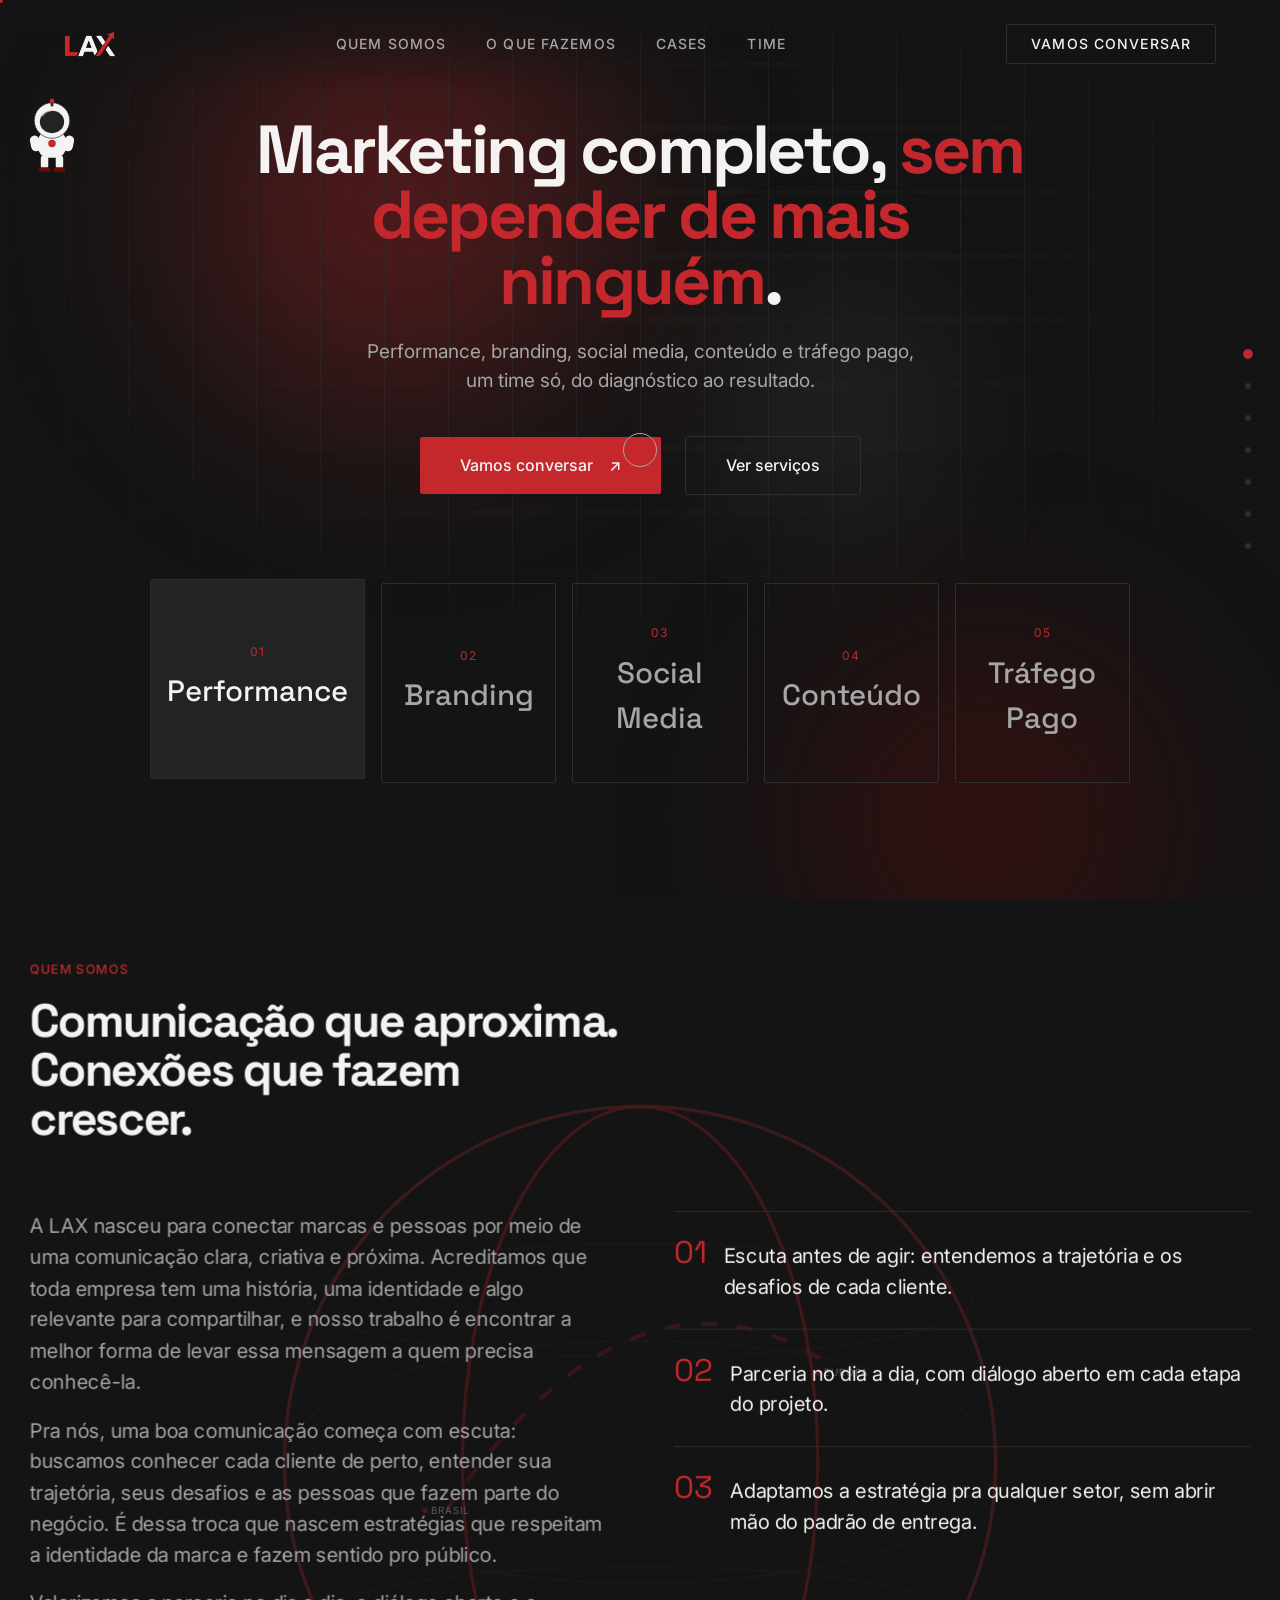
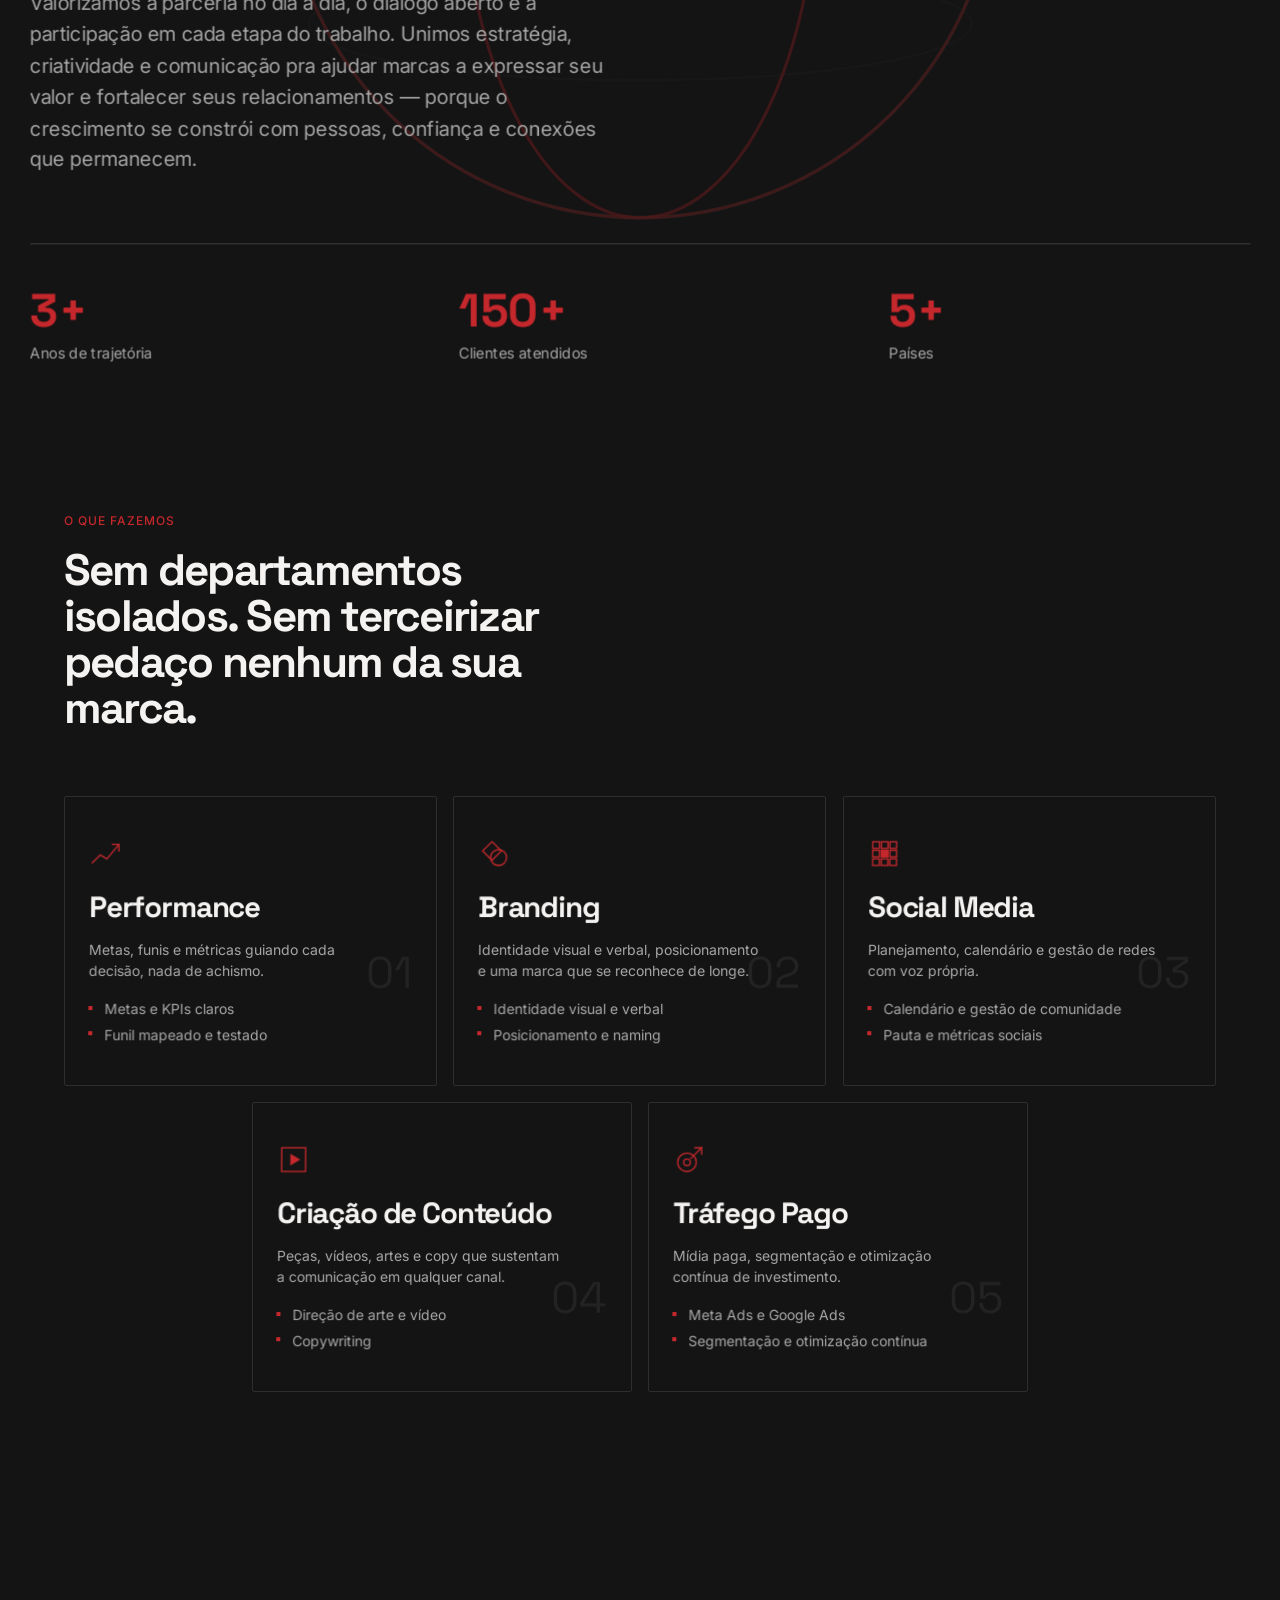
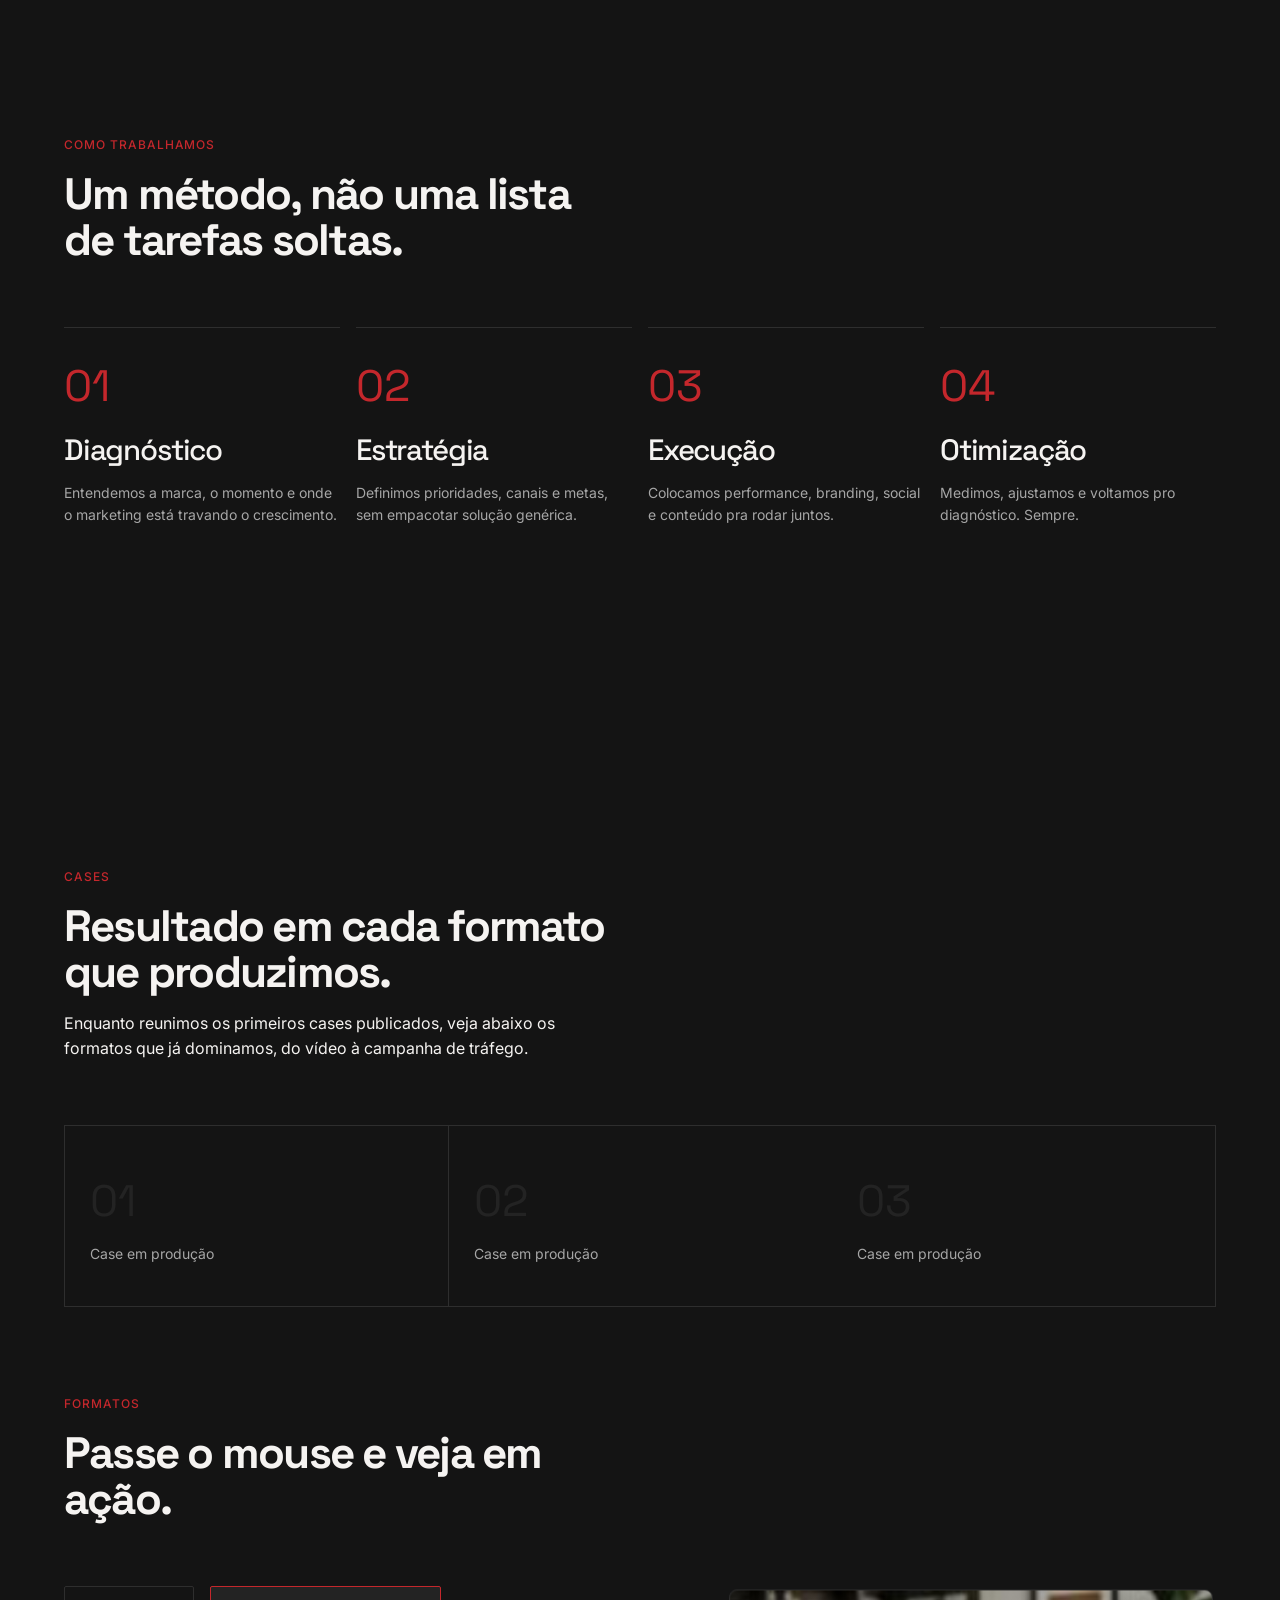
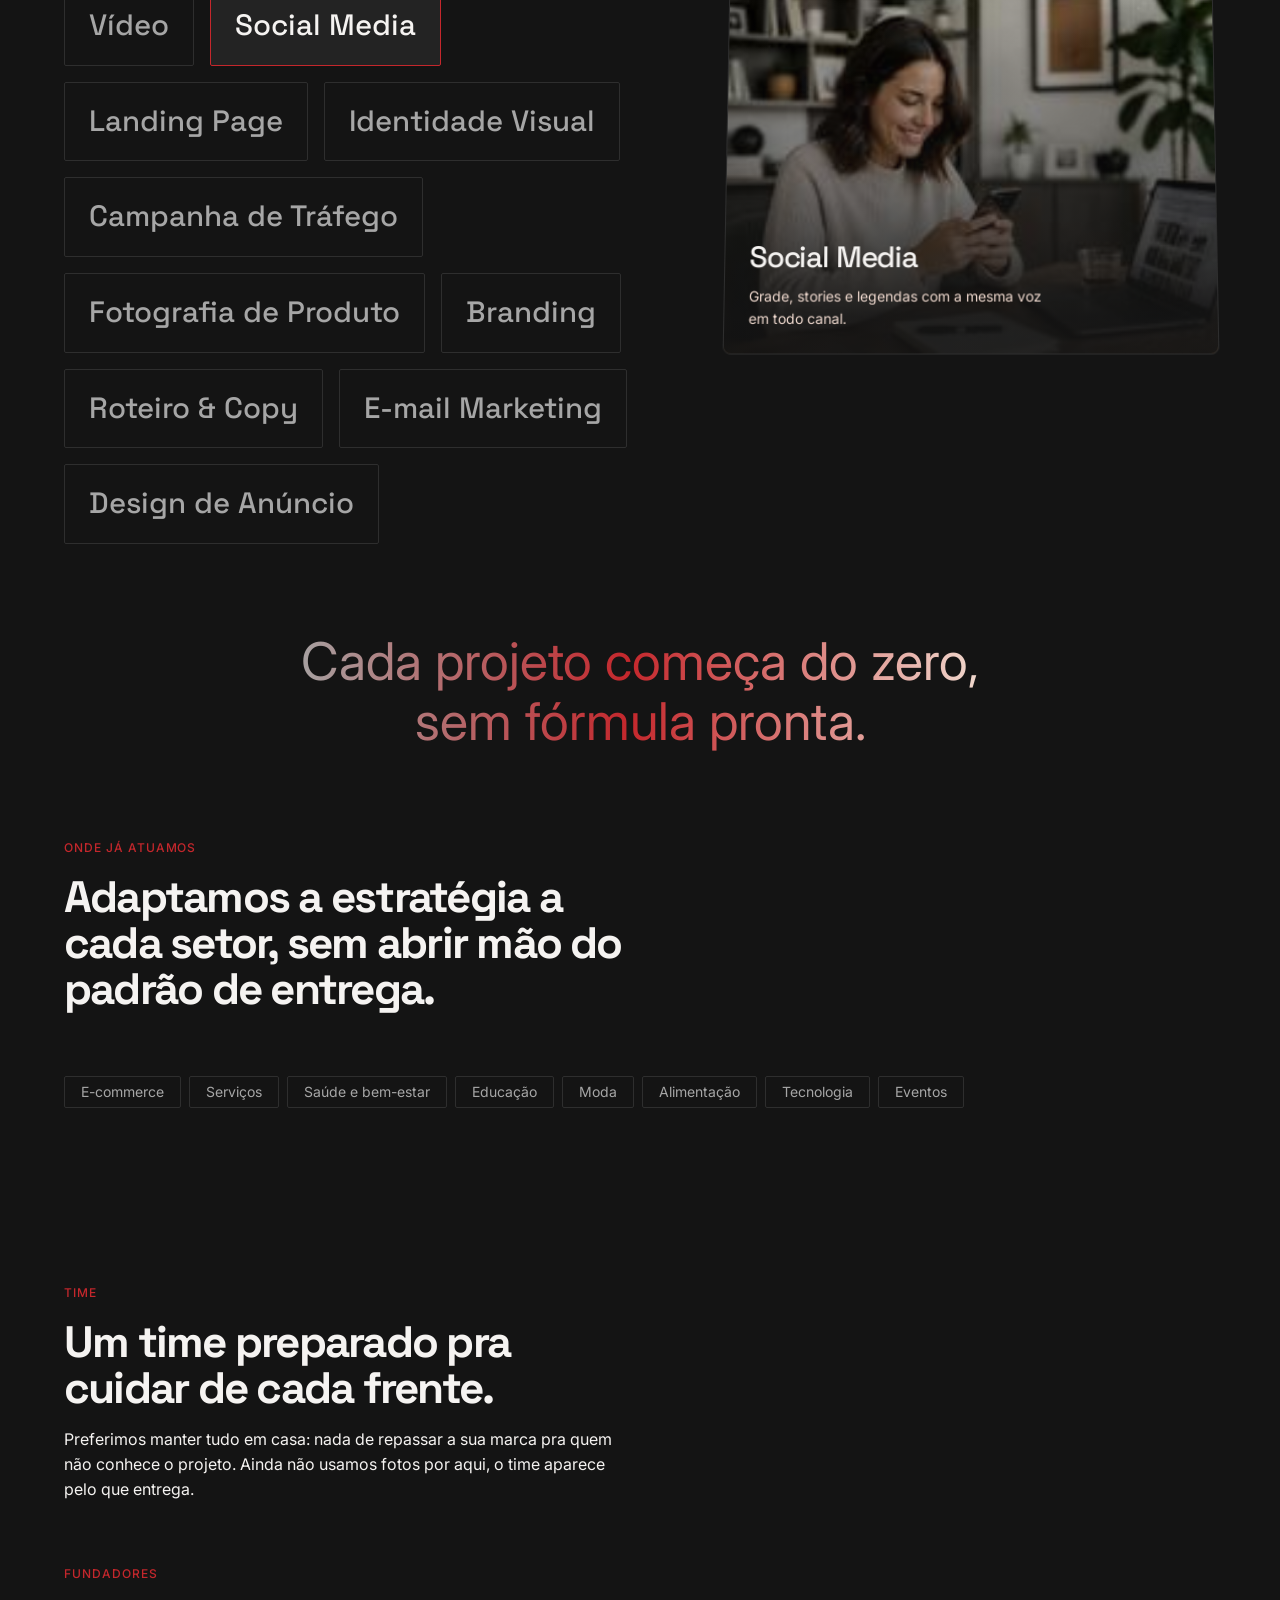
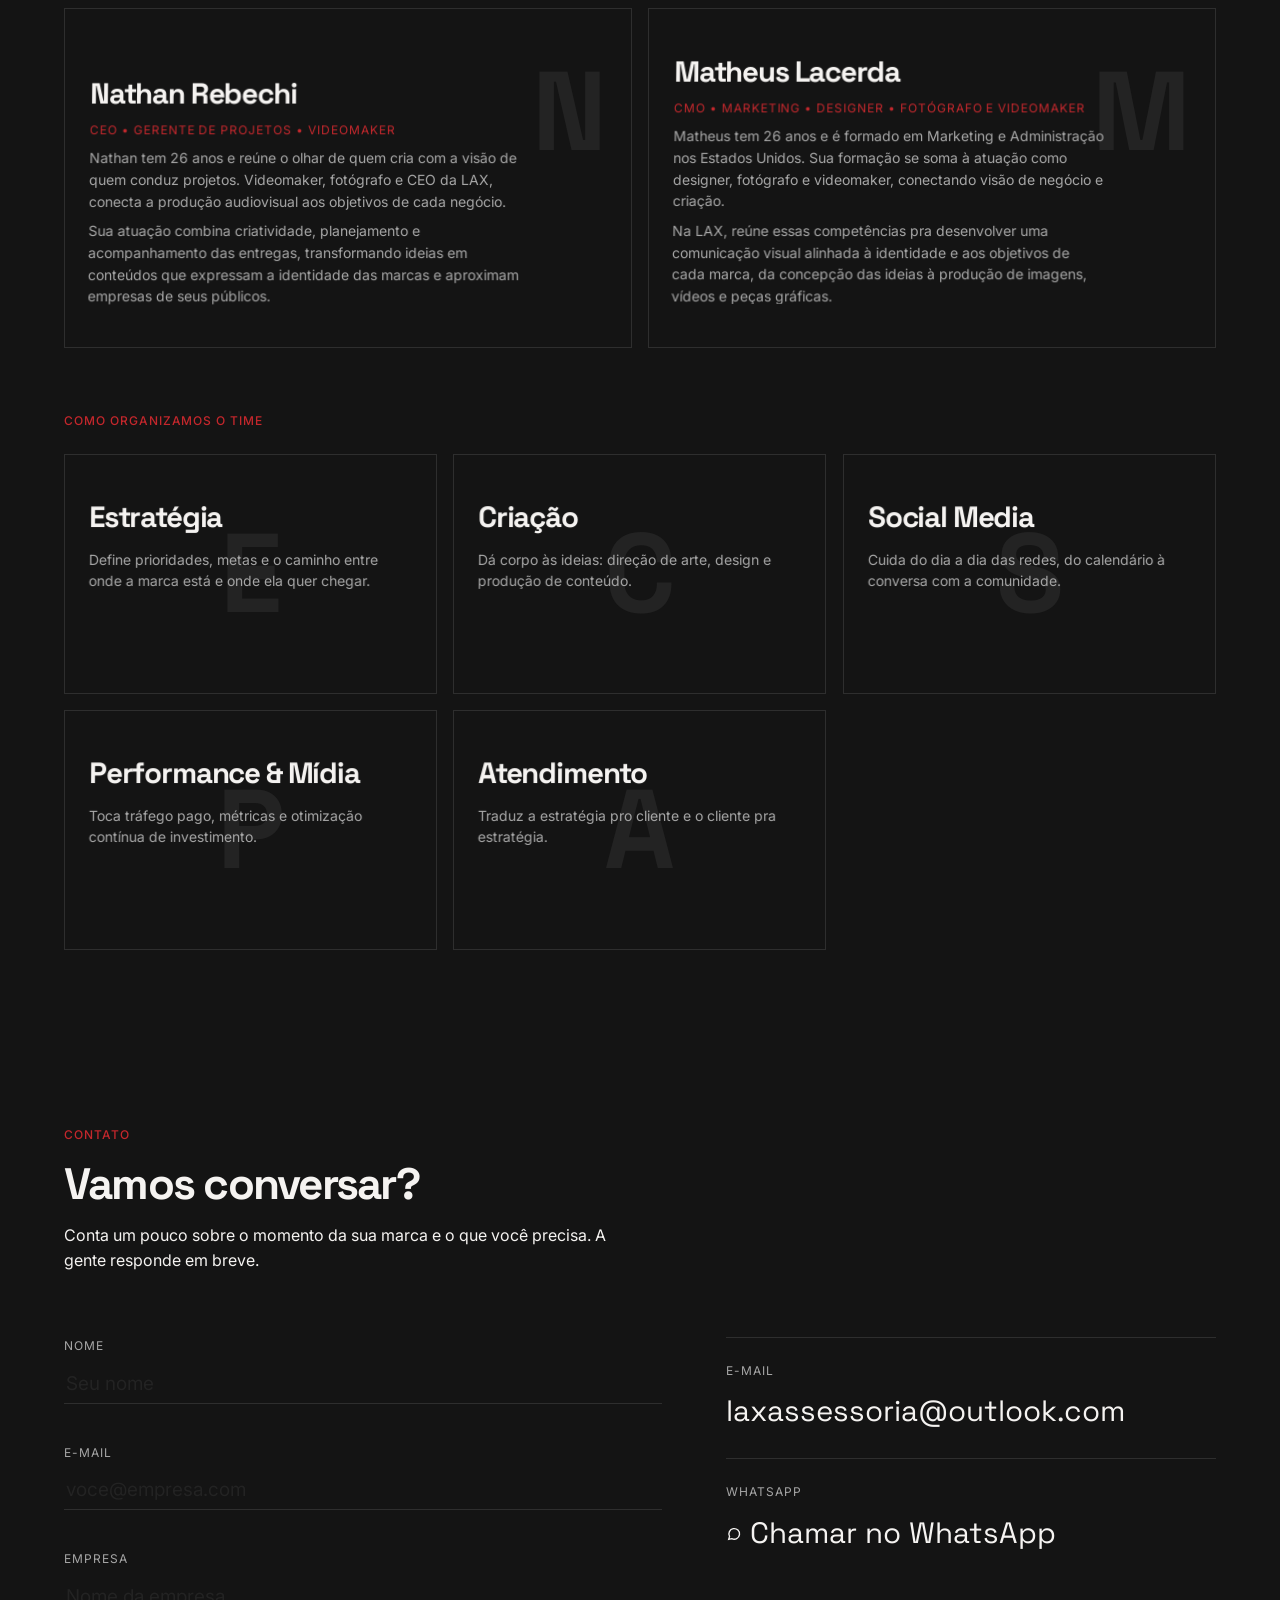
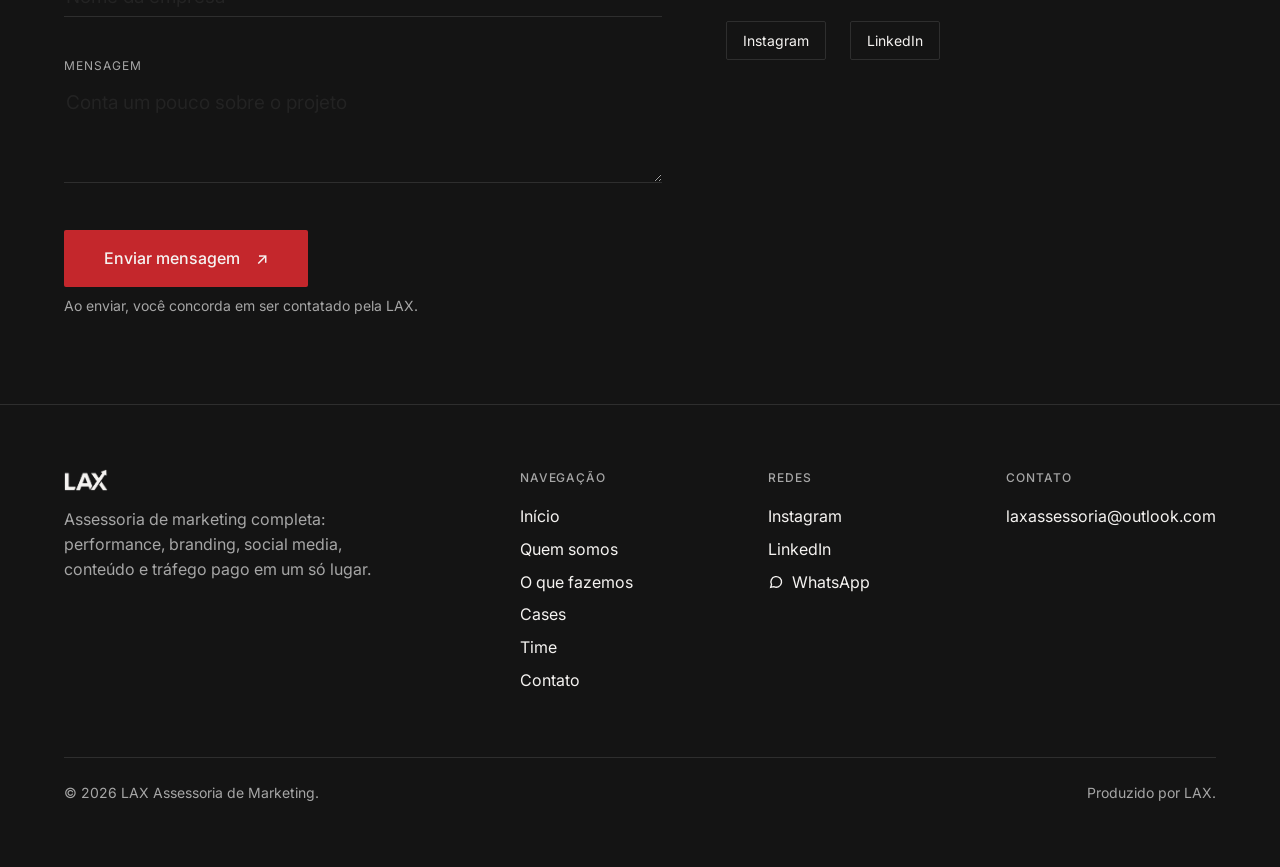
==== commit 75802e88: "Adiciona mascote: mini-astronauta que desce a página com o scroll Novo elemento fixo (canto esquerdo" ====
--- a/index.html
+++ b/index.html
@@ -52,6 +52,29 @@
   <div class="chapter-marker" aria-hidden="true">
     <span class="chapter-marker-num">01</span>
     <span class="chapter-marker-label">Quem somos</span>
+  </div>
+
+  <div class="astro-wrap" id="astroWrap" role="button" tabindex="0" aria-label="Mascote LAX, um pequeno astronauta">
+    <div class="astro-hover-scale">
+      <div class="astro-float">
+        <svg class="astro-svg" viewBox="0 0 120 160" aria-hidden="true">
+          <rect class="astro-pack" x="38" y="70" width="44" height="50" rx="12" />
+          <rect class="astro-limb" x="14" y="76" width="20" height="34" rx="10" transform="rotate(-12 24 93)" />
+          <rect class="astro-limb" x="86" y="76" width="20" height="34" rx="10" transform="rotate(12 96 93)" />
+          <rect class="astro-suit" x="30" y="66" width="60" height="58" rx="22" />
+          <circle class="astro-badge" cx="60" cy="93" r="8" />
+          <rect class="astro-limb" x="36" y="118" width="16" height="30" rx="8" />
+          <rect class="astro-limb" x="68" y="118" width="16" height="30" rx="8" />
+          <rect class="astro-boot" x="32" y="144" width="24" height="10" rx="4" />
+          <rect class="astro-boot" x="64" y="144" width="24" height="10" rx="4" />
+          <circle class="astro-helmet" cx="60" cy="44" r="38" />
+          <ellipse class="astro-visor" cx="60" cy="47" rx="26" ry="24" />
+          <path class="astro-visor-shine" d="M 40 34 Q 46 24 60 22" />
+          <rect class="astro-antenna" x="57" y="2" width="6" height="12" rx="2" />
+          <circle class="astro-antenna-light" cx="60" cy="2" r="5" />
+        </svg>
+      </div>
+    </div>
   </div>
 
   <main id="main">
--- a/assets/css/style.css
+++ b/assets/css/style.css
@@ -710,6 +710,150 @@
 .section-nav a:hover::before,
 .section-nav a:focus-visible::before {
   opacity: 1;
+}
+
+/* ---------------------------------------------------------
+   Mascote: mini-astronauta que desce a página com o scroll
+   --------------------------------------------------------- */
+.astro-wrap {
+  position: fixed;
+  left: var(--space-4);
+  top: 0;
+  z-index: 460;
+  display: none;
+  width: 56px;
+  cursor: pointer;
+  will-change: transform;
+}
+
+@media (min-width: 900px) {
+  .astro-wrap {
+    display: block;
+  }
+}
+
+.astro-hover-scale {
+  transition: transform var(--dur-fast) var(--ease-out);
+}
+
+.astro-wrap:hover .astro-hover-scale,
+.astro-wrap:focus-visible .astro-hover-scale {
+  transform: scale(1.14);
+}
+
+.astro-wrap:focus-visible {
+  outline: 2px solid var(--color-brand-red);
+  outline-offset: 4px;
+  border-radius: var(--radius-sm);
+}
+
+.astro-float {
+  animation: astro-idle 4.5s ease-in-out infinite;
+}
+
+@keyframes astro-idle {
+  0%,
+  100% {
+    transform: translateY(0) rotate(-3deg);
+  }
+  50% {
+    transform: translateY(-9px) rotate(3deg);
+  }
+}
+
+.astro-wrap.is-bouncing .astro-float {
+  animation: astro-bounce 0.75s var(--ease-out);
+}
+
+@keyframes astro-bounce {
+  0% {
+    transform: scale(1) rotate(0deg);
+  }
+  30% {
+    transform: scale(1.16, 0.85) rotate(-10deg);
+  }
+  65% {
+    transform: scale(0.94, 1.08) rotate(300deg);
+  }
+  100% {
+    transform: scale(1) rotate(360deg);
+  }
+}
+
+.astro-svg {
+  width: 100%;
+  height: auto;
+  display: block;
+  overflow: visible;
+}
+
+.astro-suit {
+  fill: var(--color-ink);
+}
+
+.astro-pack {
+  fill: var(--color-brand-wine);
+}
+
+.astro-limb {
+  fill: var(--color-ink);
+}
+
+.astro-badge {
+  fill: var(--color-brand-red);
+}
+
+.astro-boot {
+  fill: var(--color-brand-wine);
+}
+
+.astro-helmet {
+  fill: var(--color-ink);
+  stroke: var(--color-hairline);
+  stroke-width: 1.5;
+}
+
+.astro-visor {
+  fill: var(--color-surface-raised);
+}
+
+.astro-visor-shine {
+  fill: none;
+  stroke: var(--color-accent-sand);
+  stroke-width: 3;
+  stroke-linecap: round;
+  opacity: 0.55;
+}
+
+.astro-antenna {
+  fill: var(--color-hairline);
+}
+
+.astro-antenna-light {
+  fill: var(--color-brand-red);
+  animation: astro-beacon 1.6s ease-in-out infinite;
+}
+
+@keyframes astro-beacon {
+  0%,
+  100% {
+    opacity: 1;
+  }
+  50% {
+    opacity: 0.35;
+  }
+}
+
+@media (prefers-reduced-motion: reduce) {
+  .astro-float {
+    animation: none;
+  }
+  .astro-wrap.is-bouncing .astro-float {
+    animation: none;
+  }
+  .astro-antenna-light {
+    animation: none;
+  }
 }
 
 /* ---------------------------------------------------------
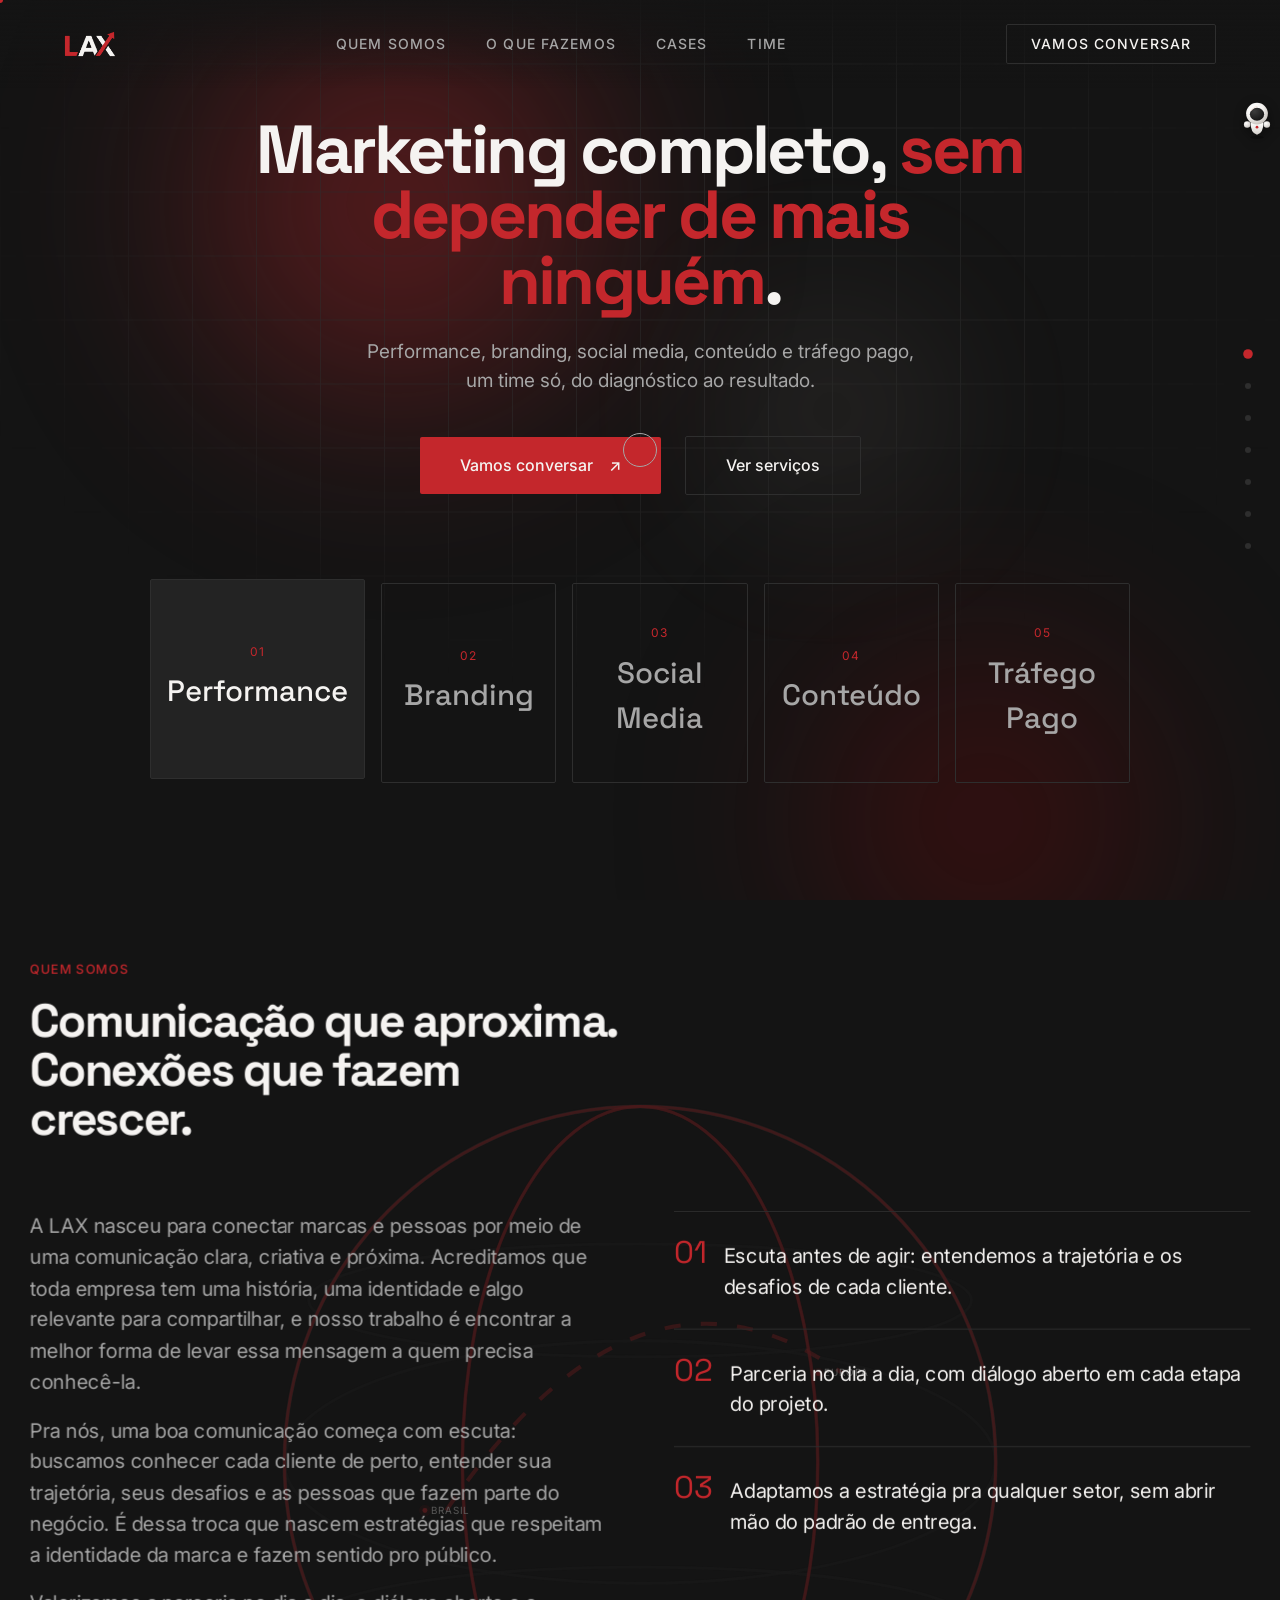
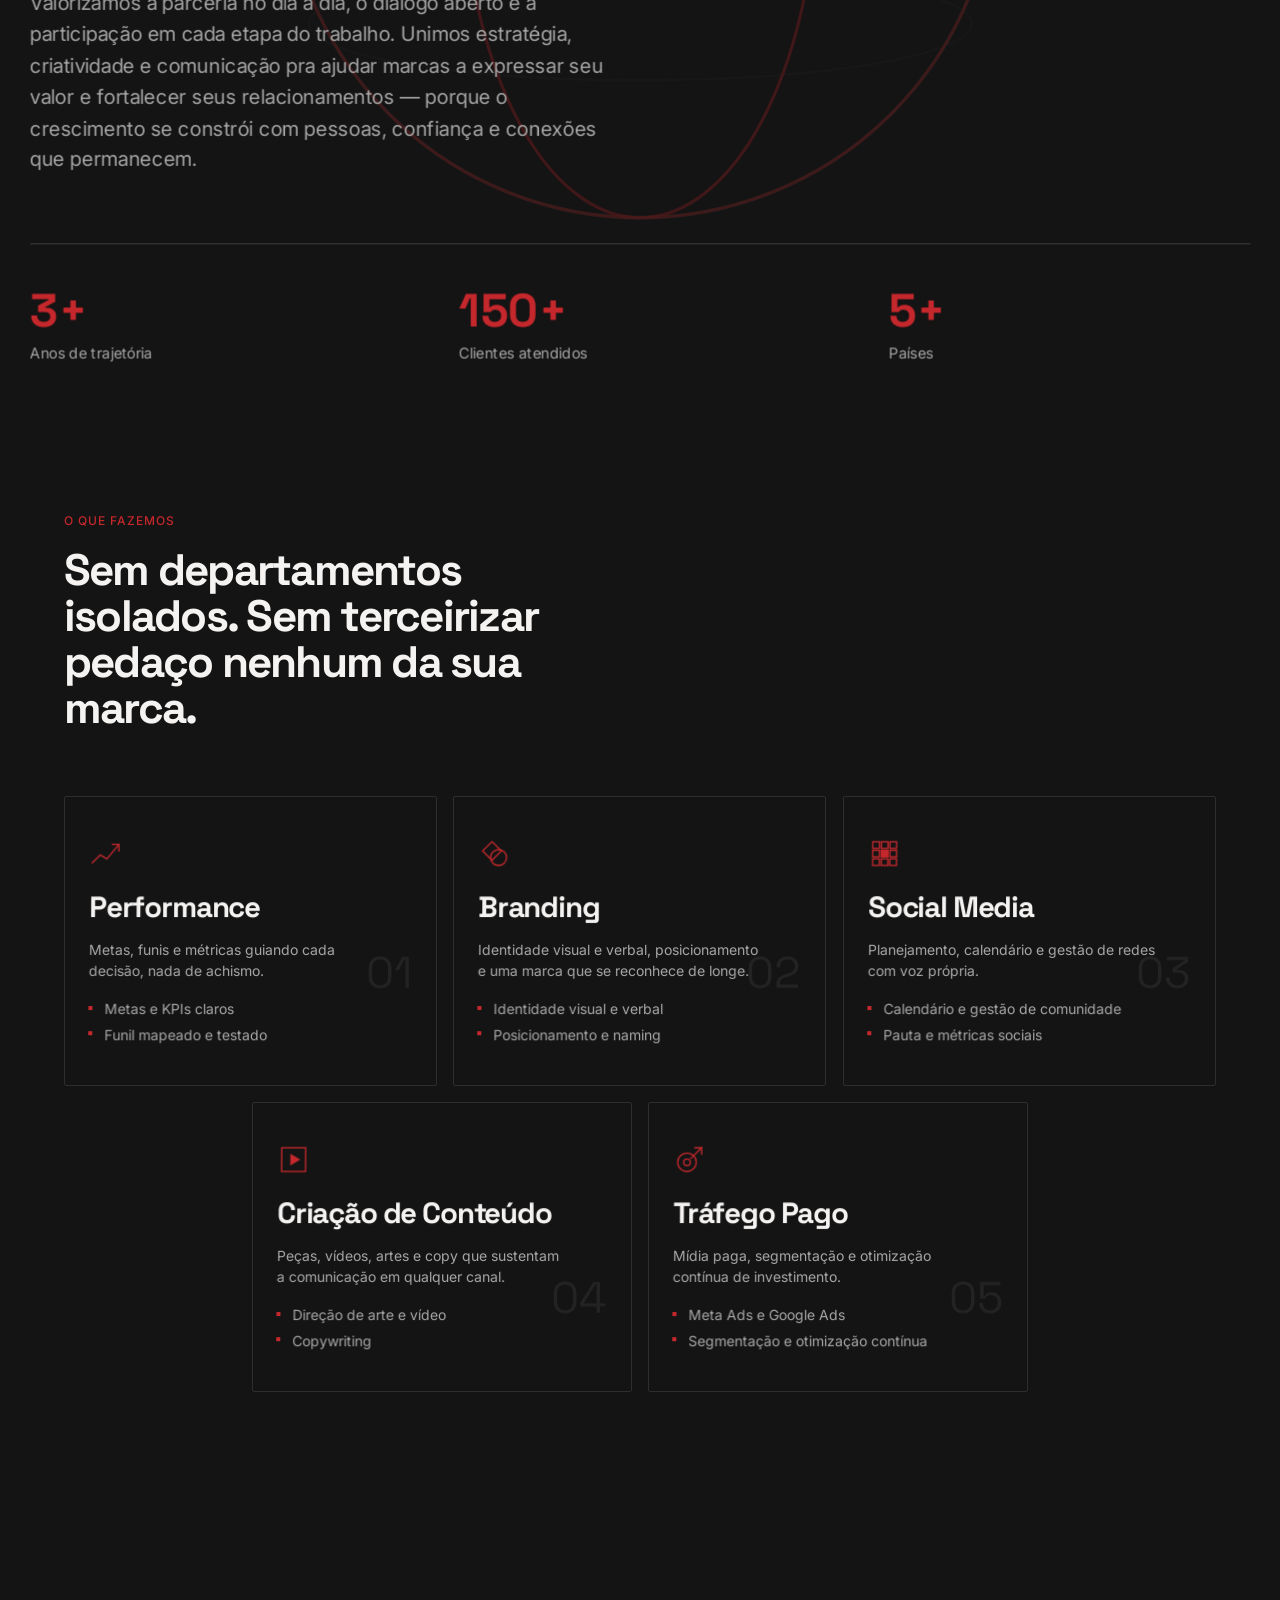
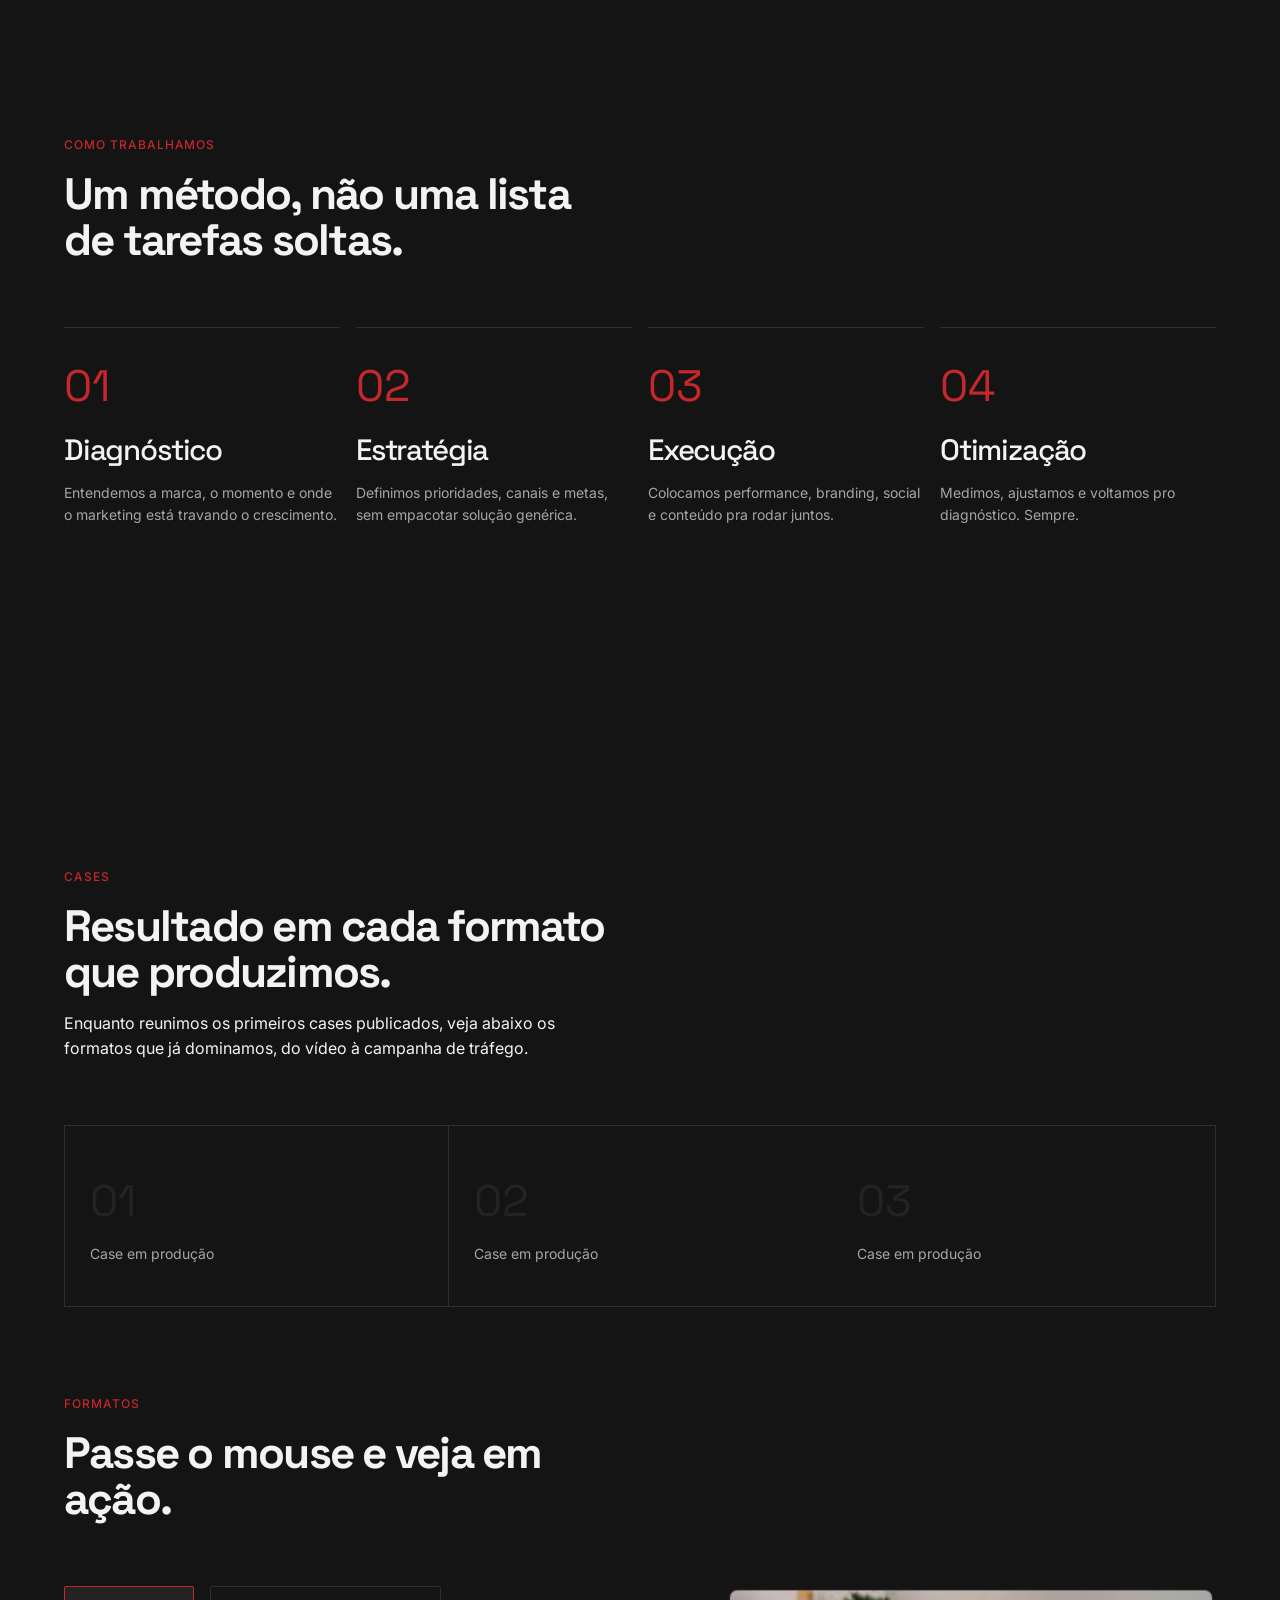
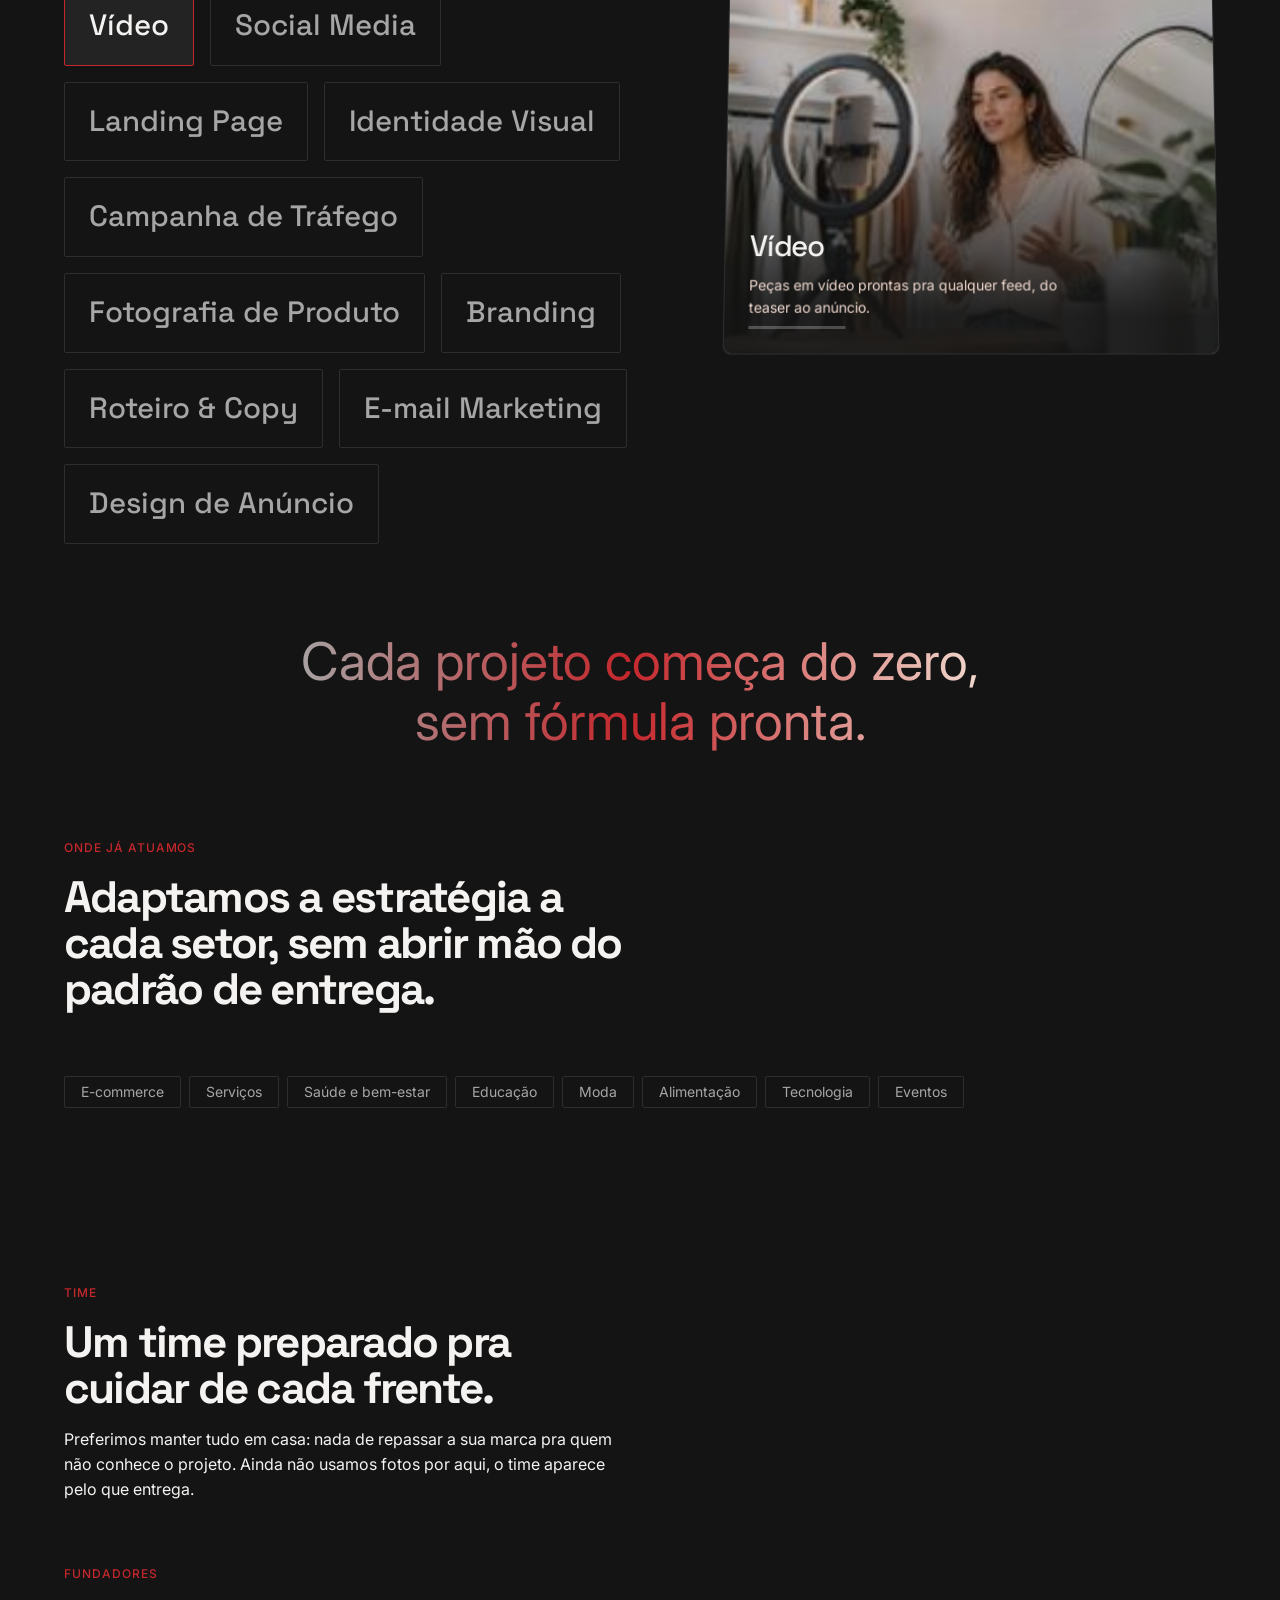
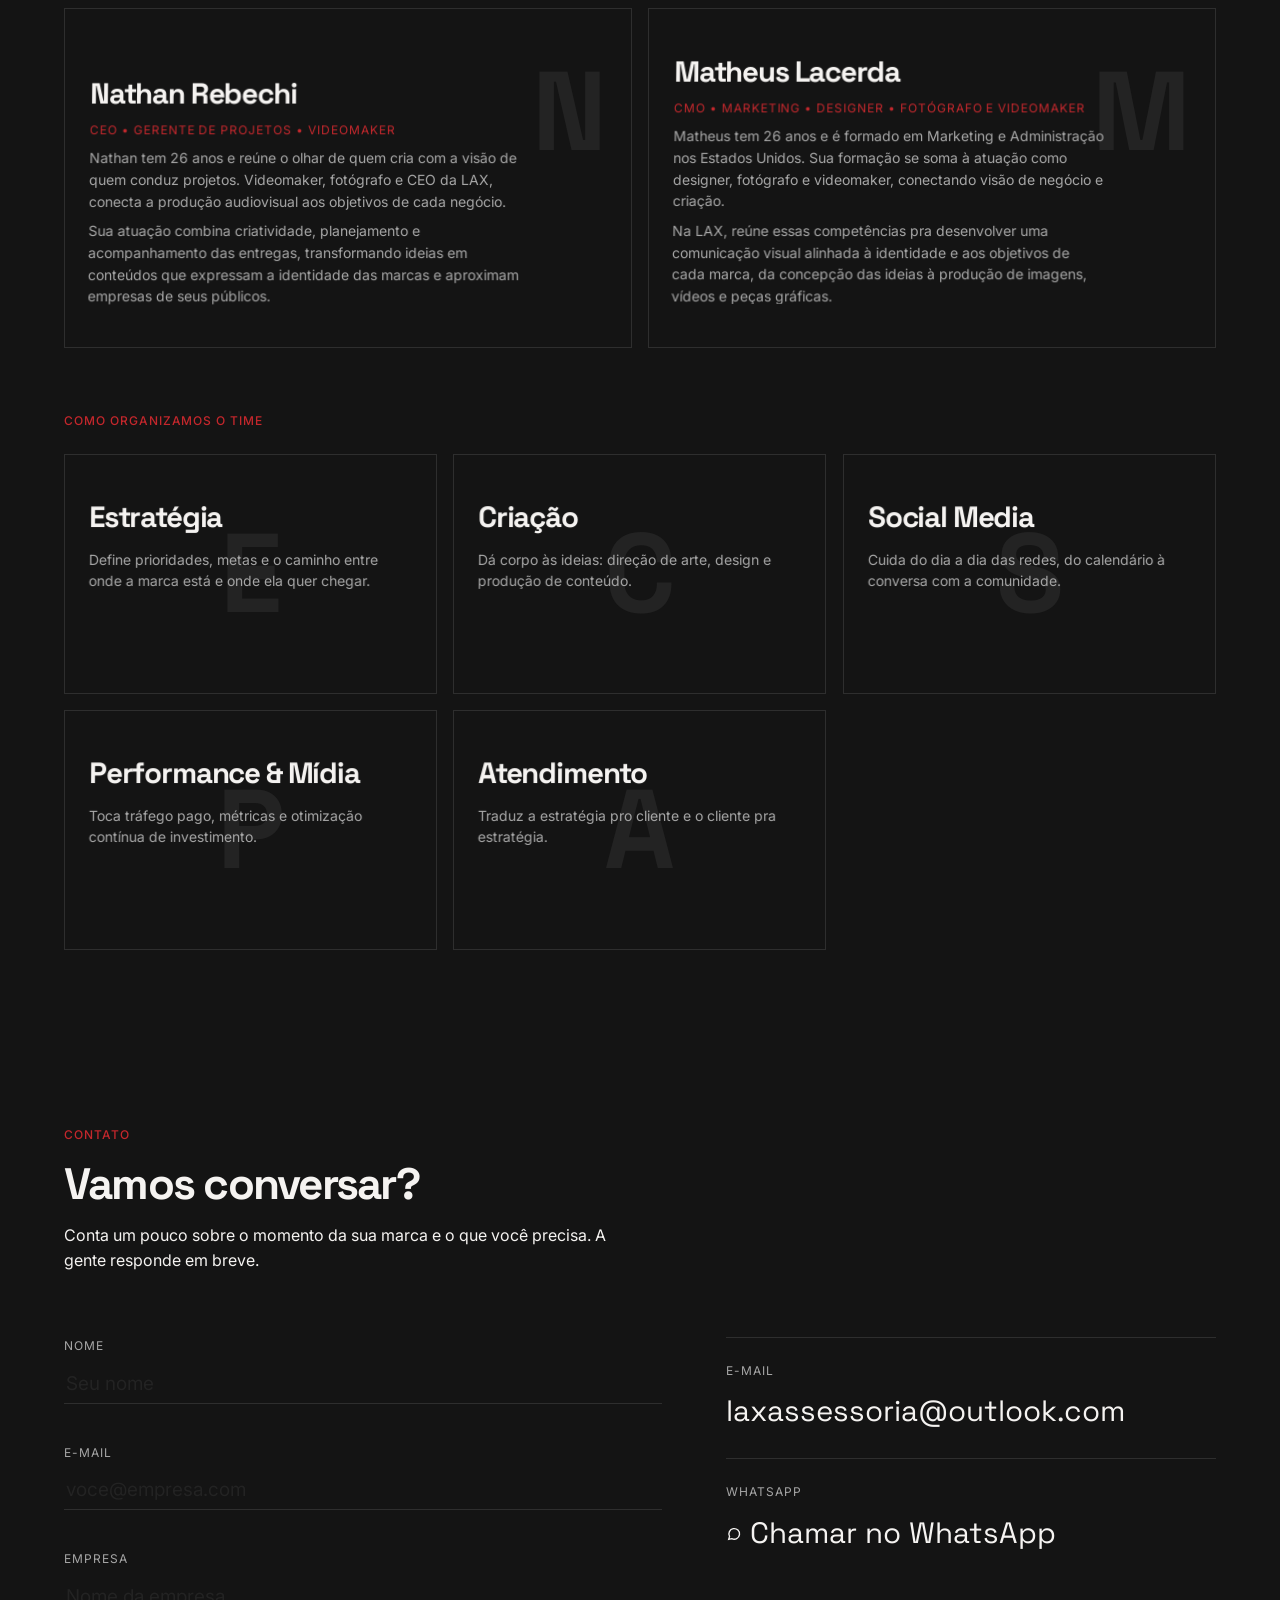
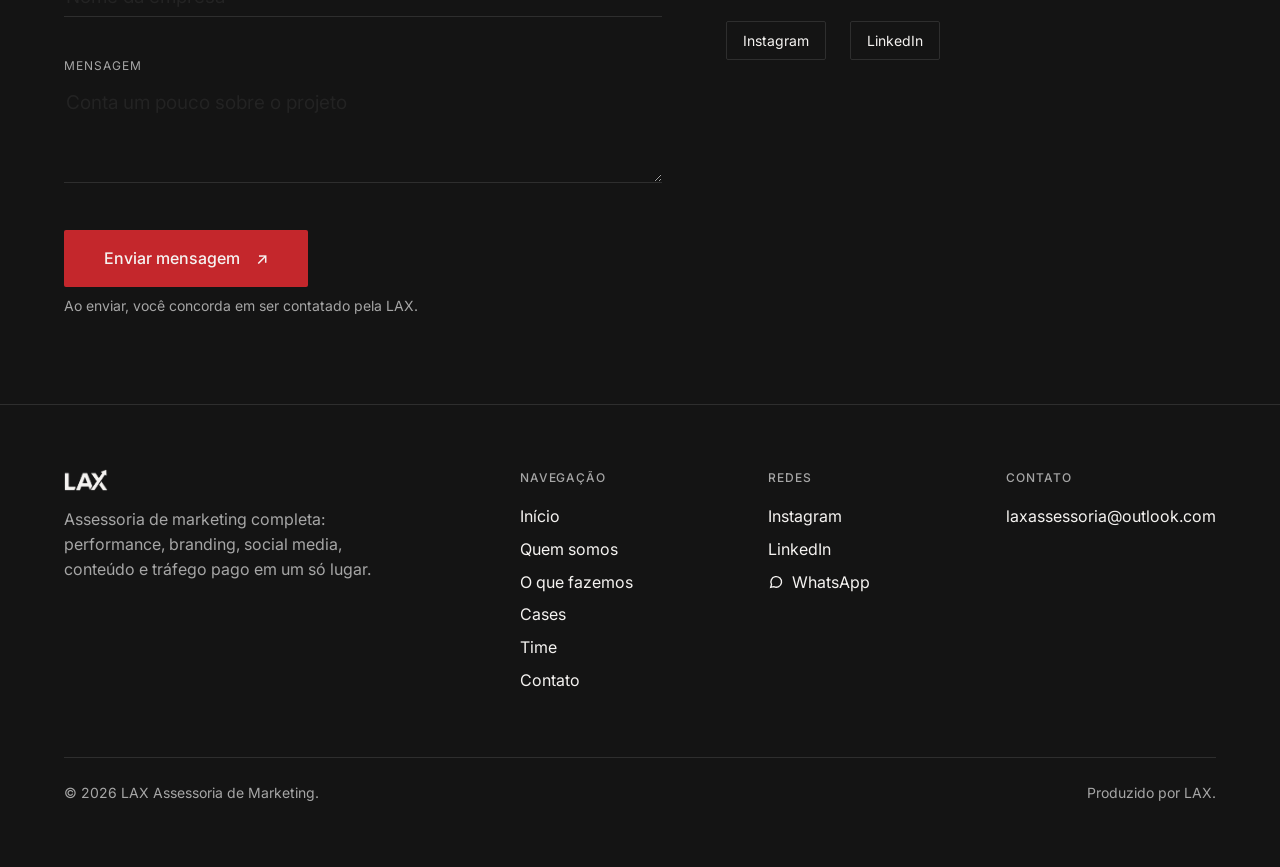
==== commit 65ff431c: "Refaz o mascote: menor, no lado direito, com volume via gradientes O desenho anterior (retângulos fo" ====
--- a/index.html
+++ b/index.html
@@ -57,21 +57,34 @@
   <div class="astro-wrap" id="astroWrap" role="button" tabindex="0" aria-label="Mascote LAX, um pequeno astronauta">
     <div class="astro-hover-scale">
       <div class="astro-float">
-        <svg class="astro-svg" viewBox="0 0 120 160" aria-hidden="true">
-          <rect class="astro-pack" x="38" y="70" width="44" height="50" rx="12" />
-          <rect class="astro-limb" x="14" y="76" width="20" height="34" rx="10" transform="rotate(-12 24 93)" />
-          <rect class="astro-limb" x="86" y="76" width="20" height="34" rx="10" transform="rotate(12 96 93)" />
-          <rect class="astro-suit" x="30" y="66" width="60" height="58" rx="22" />
-          <circle class="astro-badge" cx="60" cy="93" r="8" />
-          <rect class="astro-limb" x="36" y="118" width="16" height="30" rx="8" />
-          <rect class="astro-limb" x="68" y="118" width="16" height="30" rx="8" />
-          <rect class="astro-boot" x="32" y="144" width="24" height="10" rx="4" />
-          <rect class="astro-boot" x="64" y="144" width="24" height="10" rx="4" />
-          <circle class="astro-helmet" cx="60" cy="44" r="38" />
-          <ellipse class="astro-visor" cx="60" cy="47" rx="26" ry="24" />
-          <path class="astro-visor-shine" d="M 40 34 Q 46 24 60 22" />
-          <rect class="astro-antenna" x="57" y="2" width="6" height="12" rx="2" />
-          <circle class="astro-antenna-light" cx="60" cy="2" r="5" />
+        <svg class="astro-svg" viewBox="0 0 100 116" aria-hidden="true">
+          <defs>
+            <radialGradient id="astroHelmetGrad" cx="35%" cy="28%" r="75%">
+              <stop offset="0%" stop-color="#ffffff" />
+              <stop offset="55%" stop-color="#f5f3f1" />
+              <stop offset="100%" stop-color="#c7c3be" />
+            </radialGradient>
+            <radialGradient id="astroVisorGrad" cx="32%" cy="26%" r="80%">
+              <stop offset="0%" stop-color="#3c3c3c" />
+              <stop offset="100%" stop-color="#141414" />
+            </radialGradient>
+            <linearGradient id="astroBodyGrad" x1="0" y1="0" x2="0" y2="1">
+              <stop offset="0%" stop-color="#ffffff" />
+              <stop offset="100%" stop-color="#d4d0cb" />
+            </linearGradient>
+            <radialGradient id="astroArmGrad" cx="35%" cy="30%" r="75%">
+              <stop offset="0%" stop-color="#ffffff" />
+              <stop offset="100%" stop-color="#cfcbc6" />
+            </radialGradient>
+          </defs>
+          <ellipse class="astro-shadow" cx="50" cy="110" rx="20" ry="4.5" />
+          <path class="astro-body" d="M31 66 Q31 98 50 102 Q69 98 69 66 Z" />
+          <circle class="astro-arm" cx="21" cy="72" r="9.5" />
+          <circle class="astro-arm" cx="79" cy="72" r="9.5" />
+          <circle class="astro-badge" cx="50" cy="80" r="4" />
+          <circle class="astro-helmet" cx="50" cy="40" r="32" />
+          <ellipse class="astro-visor" cx="50" cy="42" rx="21" ry="19" />
+          <path class="astro-visor-shine" d="M33 31 Q39 21 50 19" />
         </svg>
       </div>
     </div>
--- a/assets/css/style.css
+++ b/assets/css/style.css
@@ -717,11 +717,11 @@
    --------------------------------------------------------- */
 .astro-wrap {
   position: fixed;
-  left: var(--space-4);
+  right: 6px;
   top: 0;
-  z-index: 460;
+  z-index: 440;
   display: none;
-  width: 56px;
+  width: 34px;
   cursor: pointer;
   will-change: transform;
 }
@@ -738,7 +738,7 @@
 
 .astro-wrap:hover .astro-hover-scale,
 .astro-wrap:focus-visible .astro-hover-scale {
-  transform: scale(1.14);
+  transform: scale(1.18);
 }
 
 .astro-wrap:focus-visible {
@@ -754,10 +754,10 @@
 @keyframes astro-idle {
   0%,
   100% {
-    transform: translateY(0) rotate(-3deg);
+    transform: translateY(0) rotate(-4deg);
   }
   50% {
-    transform: translateY(-9px) rotate(3deg);
+    transform: translateY(-6px) rotate(4deg);
   }
 }
 
@@ -785,36 +785,31 @@
   height: auto;
   display: block;
   overflow: visible;
-}
-
-.astro-suit {
-  fill: var(--color-ink);
-}
-
-.astro-pack {
-  fill: var(--color-brand-wine);
-}
-
-.astro-limb {
-  fill: var(--color-ink);
+  filter: drop-shadow(0 3px 6px rgba(0, 0, 0, 0.45));
+}
+
+.astro-shadow {
+  fill: rgba(0, 0, 0, 0.3);
+}
+
+.astro-body {
+  fill: url(#astroBodyGrad);
+}
+
+.astro-arm {
+  fill: url(#astroArmGrad);
 }
 
 .astro-badge {
   fill: var(--color-brand-red);
 }
 
-.astro-boot {
-  fill: var(--color-brand-wine);
-}
-
 .astro-helmet {
-  fill: var(--color-ink);
-  stroke: var(--color-hairline);
-  stroke-width: 1.5;
+  fill: url(#astroHelmetGrad);
 }
 
 .astro-visor {
-  fill: var(--color-surface-raised);
+  fill: url(#astroVisorGrad);
 }
 
 .astro-visor-shine {
@@ -822,26 +817,7 @@
   stroke: var(--color-accent-sand);
   stroke-width: 3;
   stroke-linecap: round;
-  opacity: 0.55;
-}
-
-.astro-antenna {
-  fill: var(--color-hairline);
-}
-
-.astro-antenna-light {
-  fill: var(--color-brand-red);
-  animation: astro-beacon 1.6s ease-in-out infinite;
-}
-
-@keyframes astro-beacon {
-  0%,
-  100% {
-    opacity: 1;
-  }
-  50% {
-    opacity: 0.35;
-  }
+  opacity: 0.65;
 }
 
 @media (prefers-reduced-motion: reduce) {
@@ -849,9 +825,6 @@
     animation: none;
   }
   .astro-wrap.is-bouncing .astro-float {
-    animation: none;
-  }
-  .astro-antenna-light {
     animation: none;
   }
 }
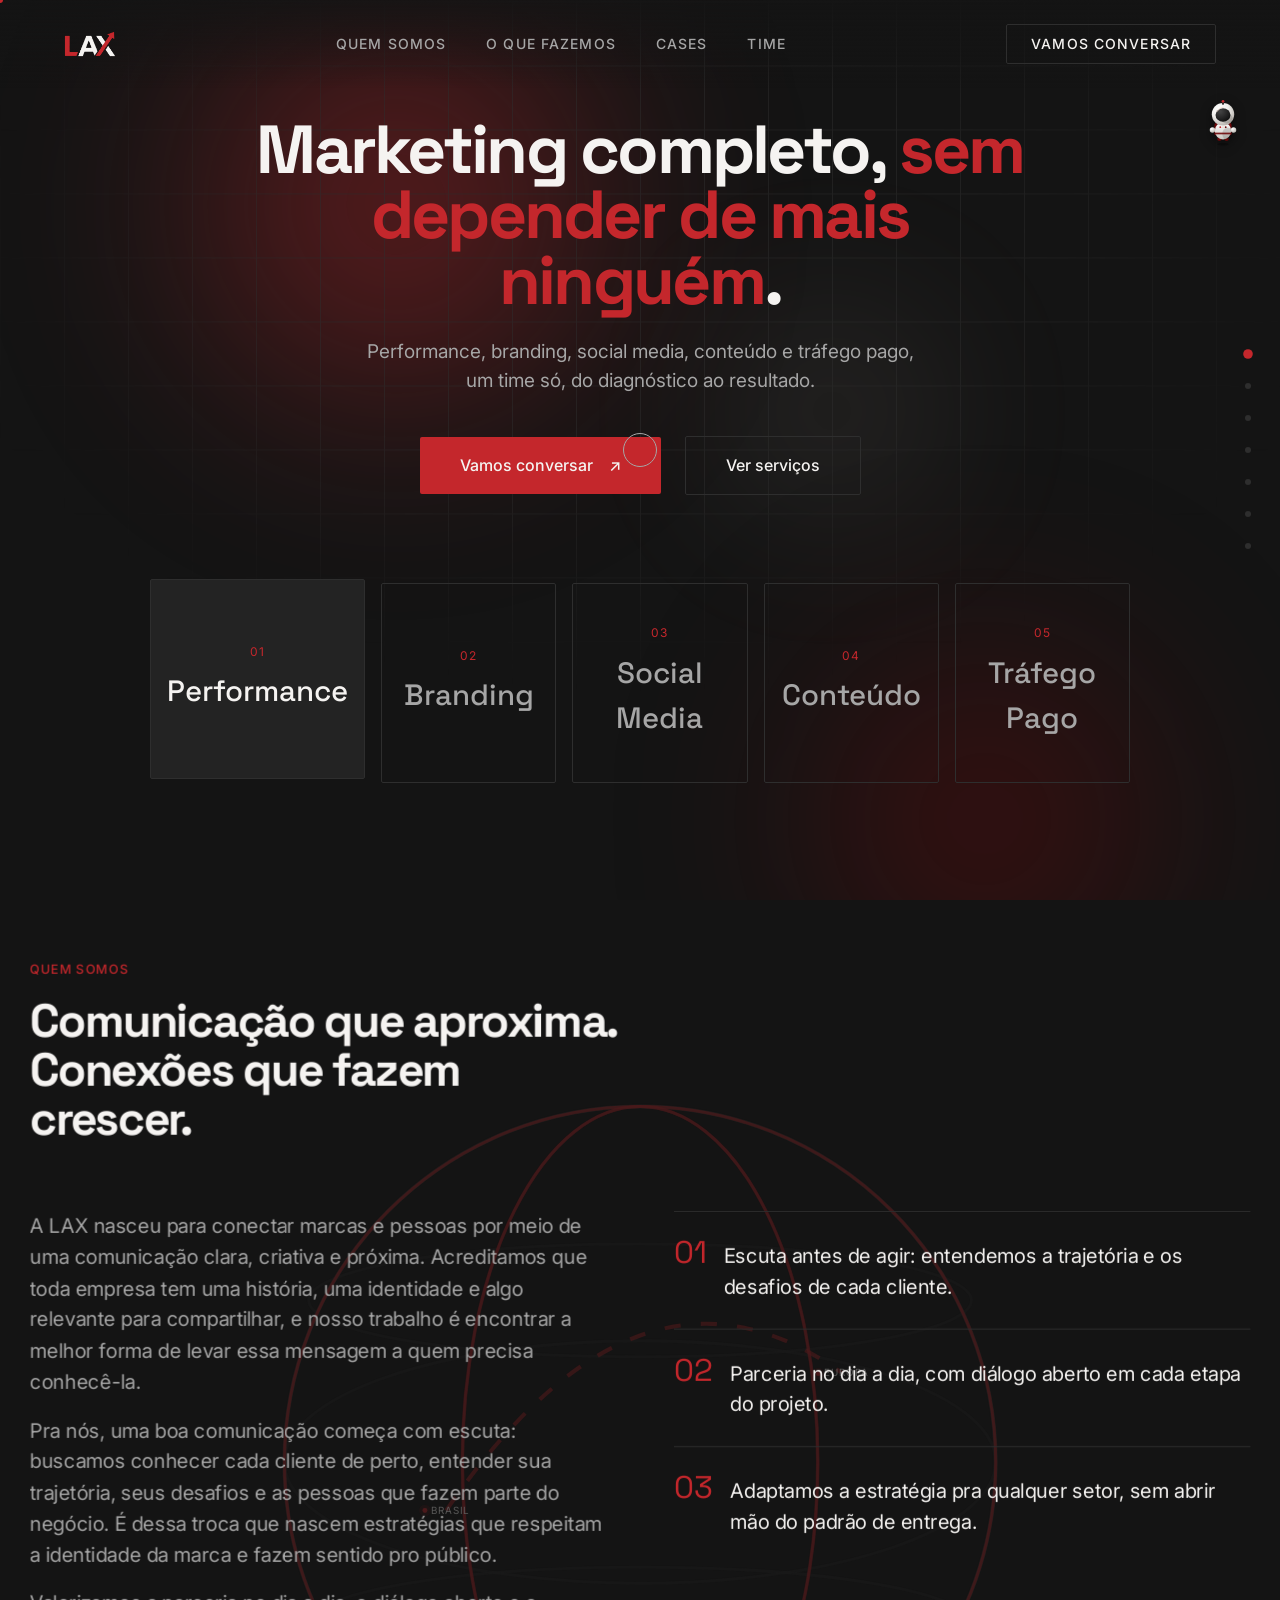
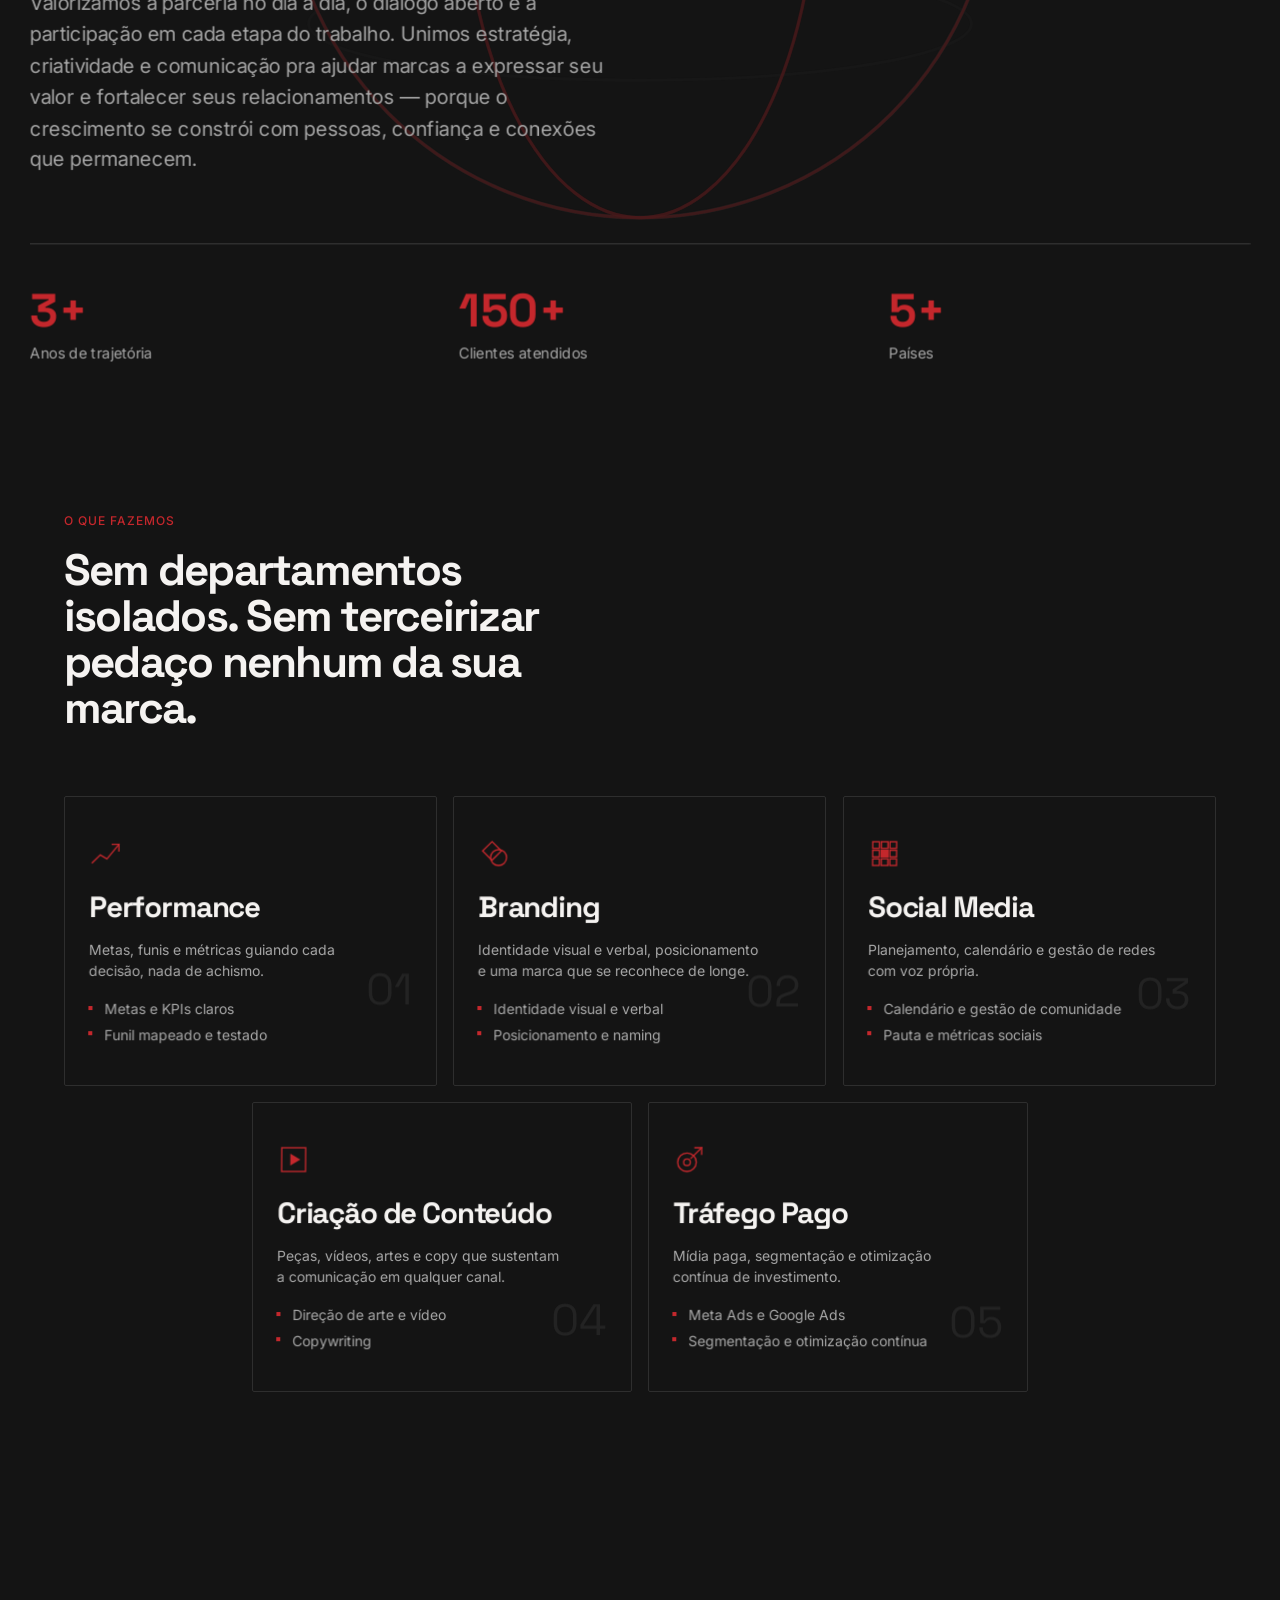
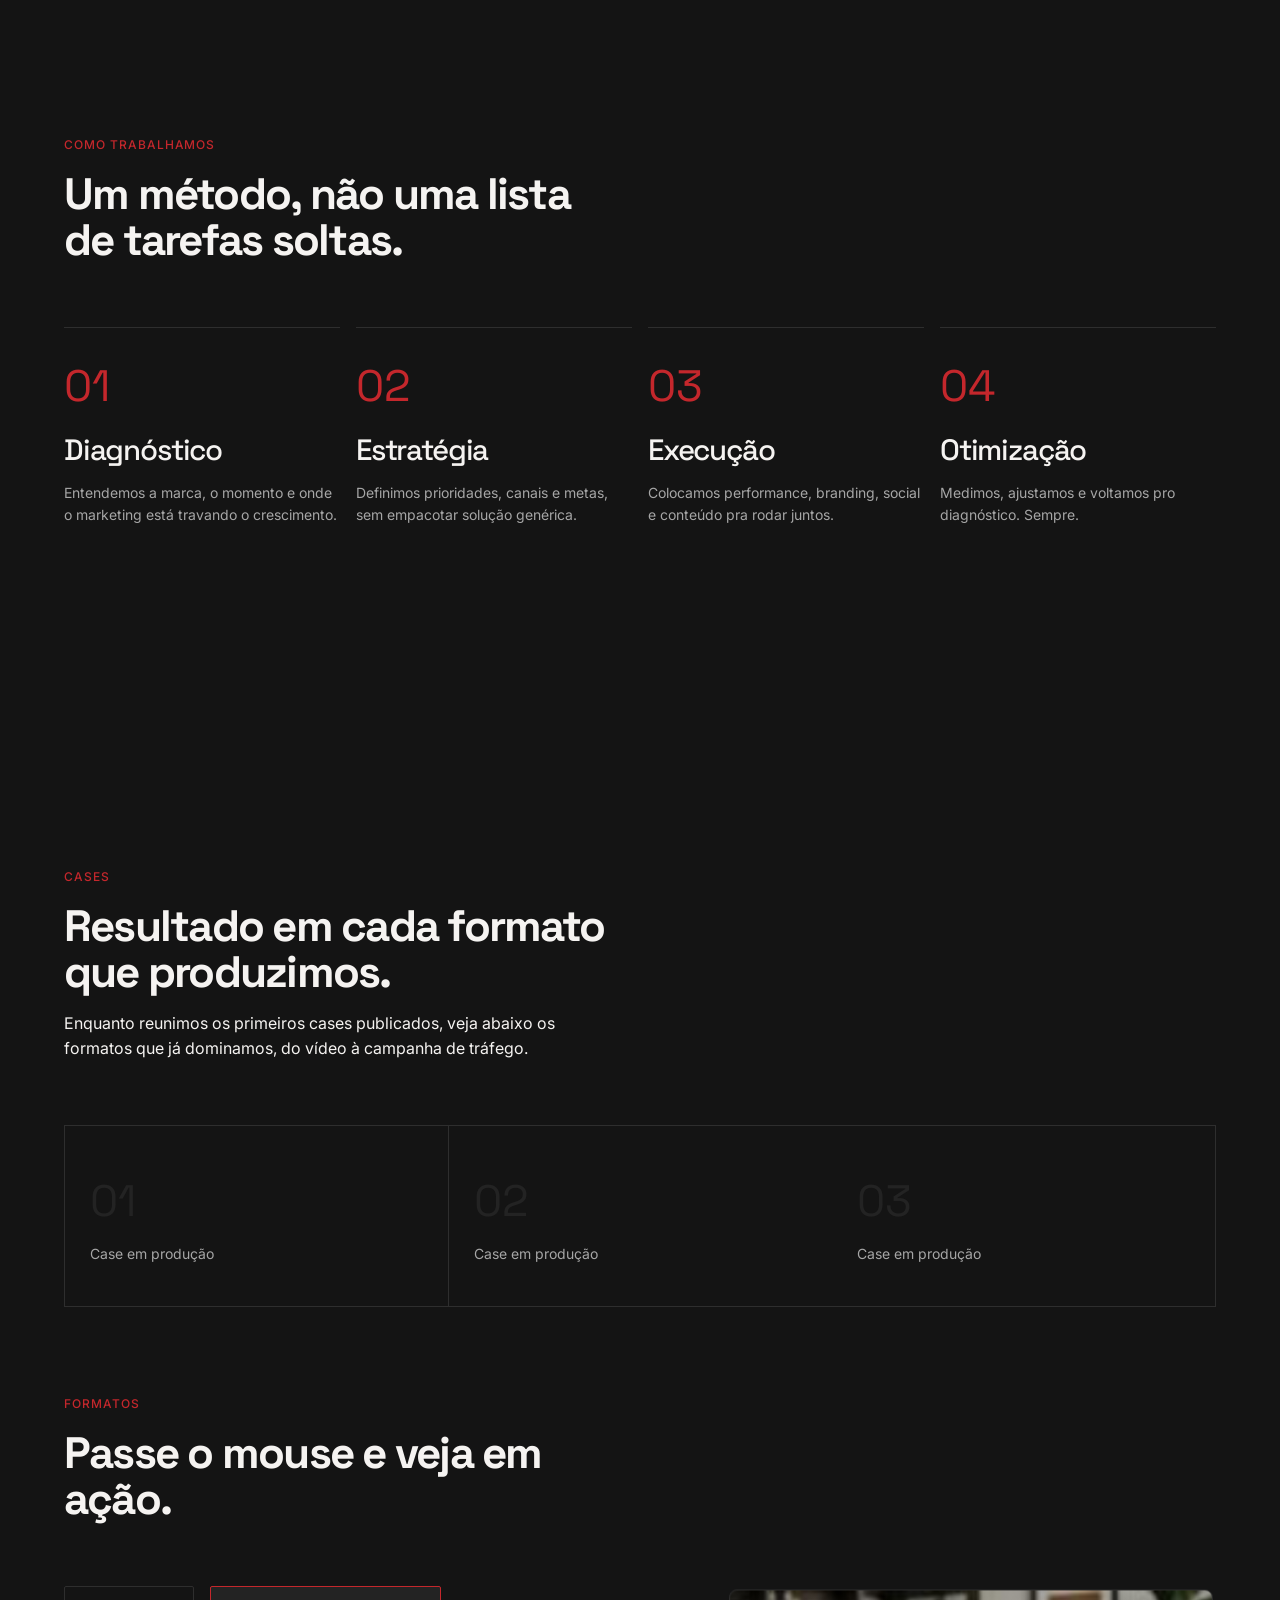
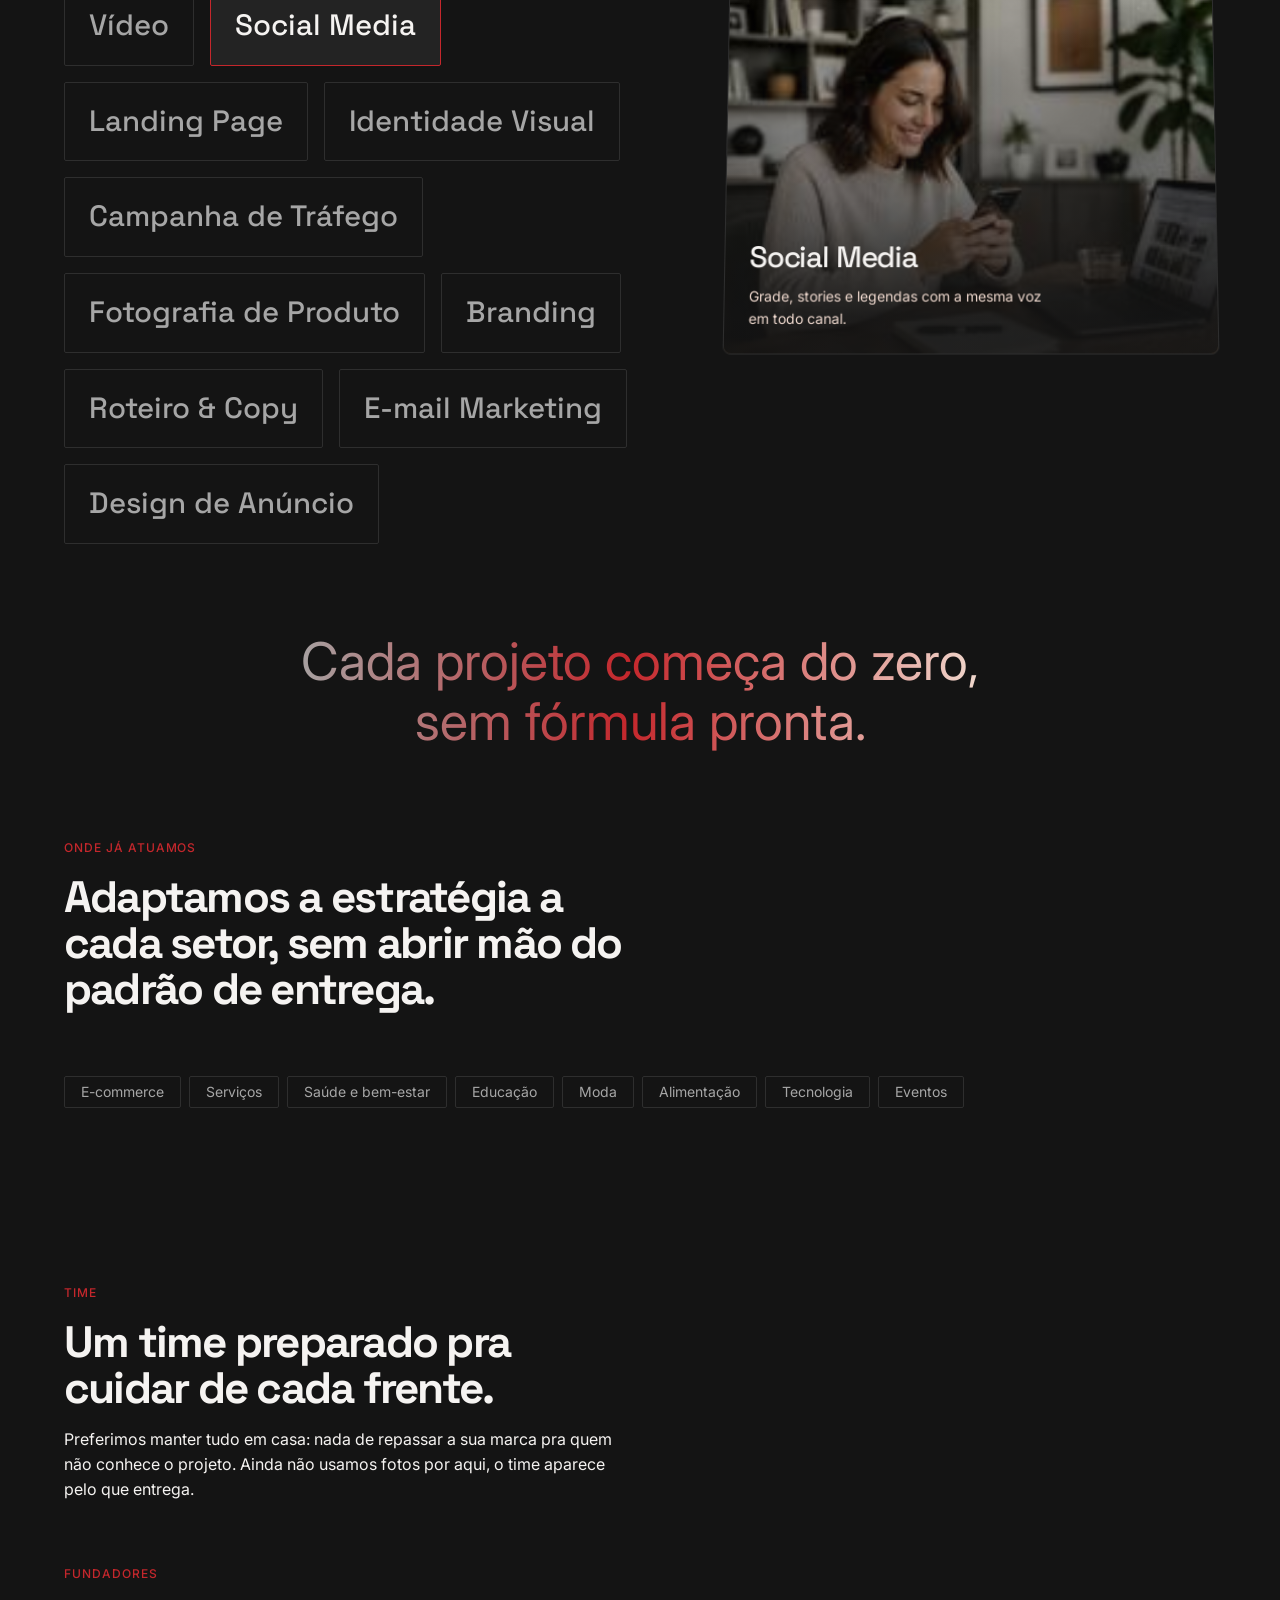
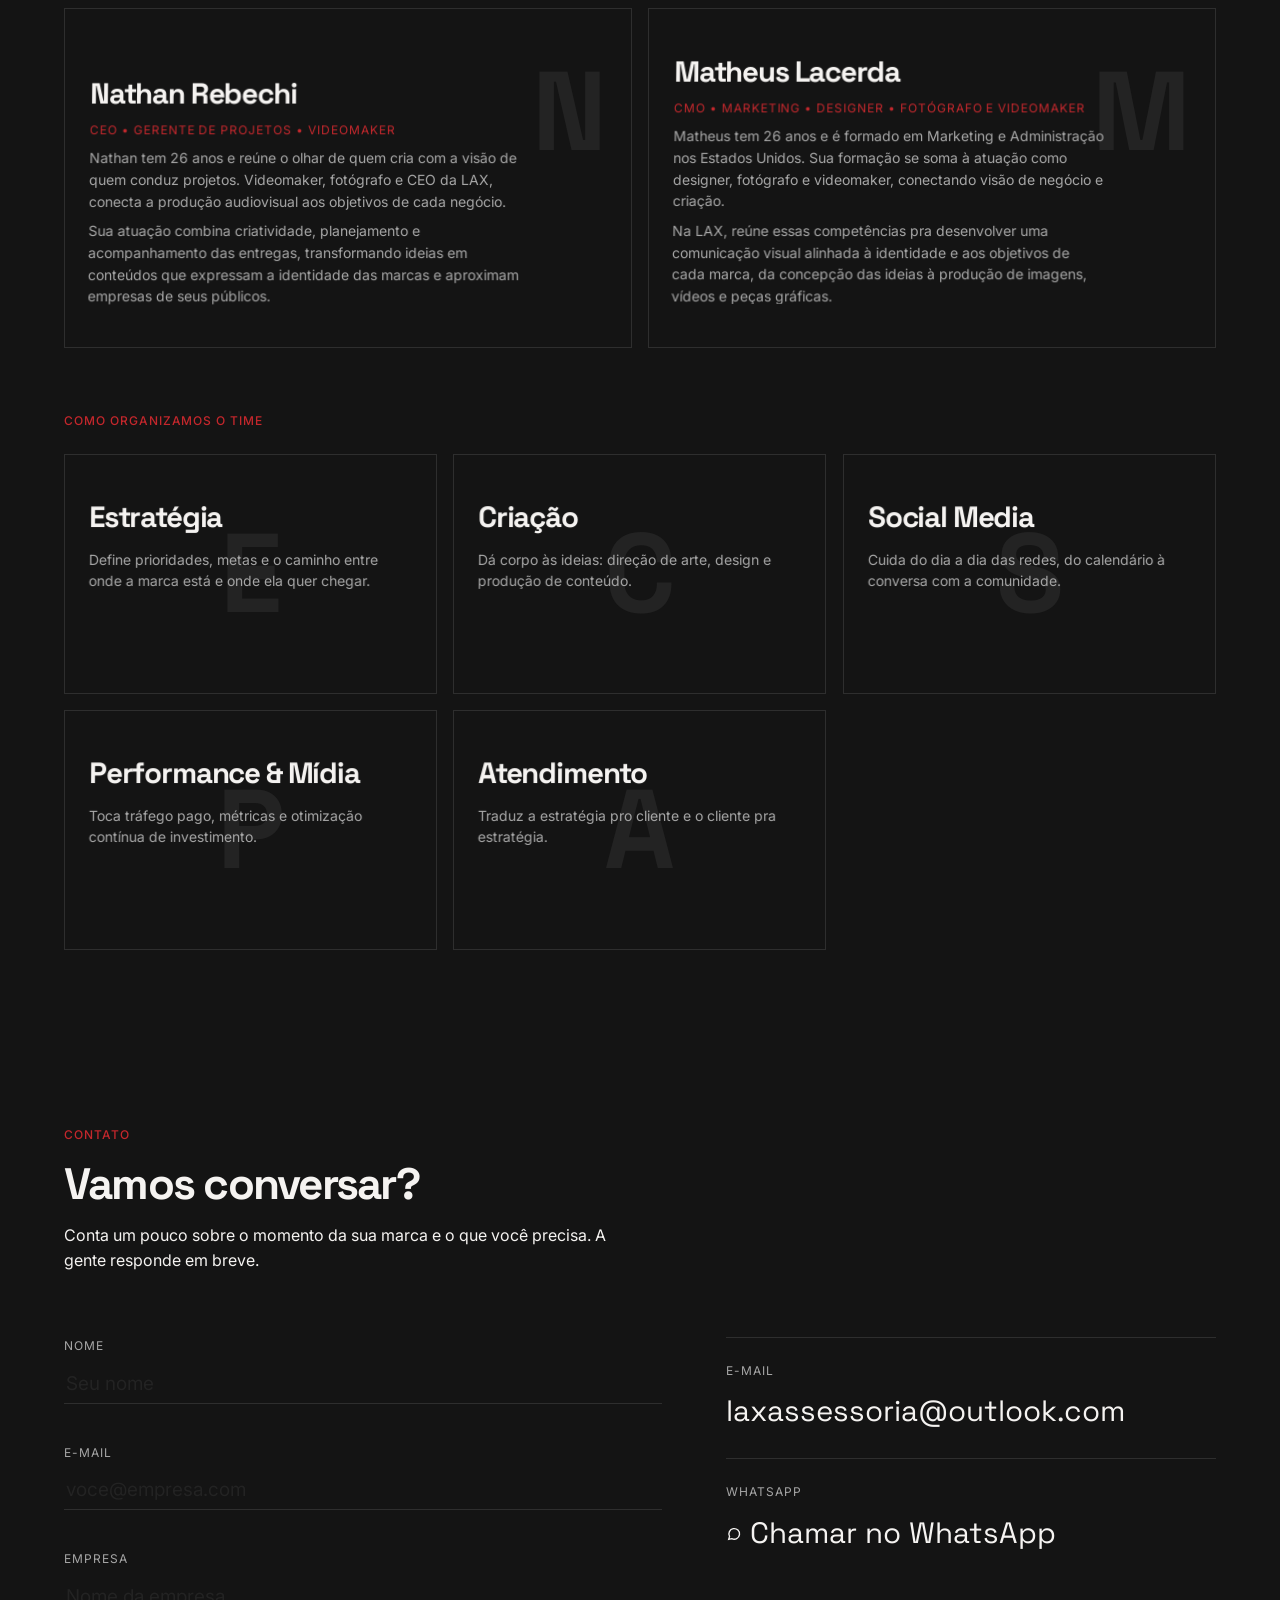
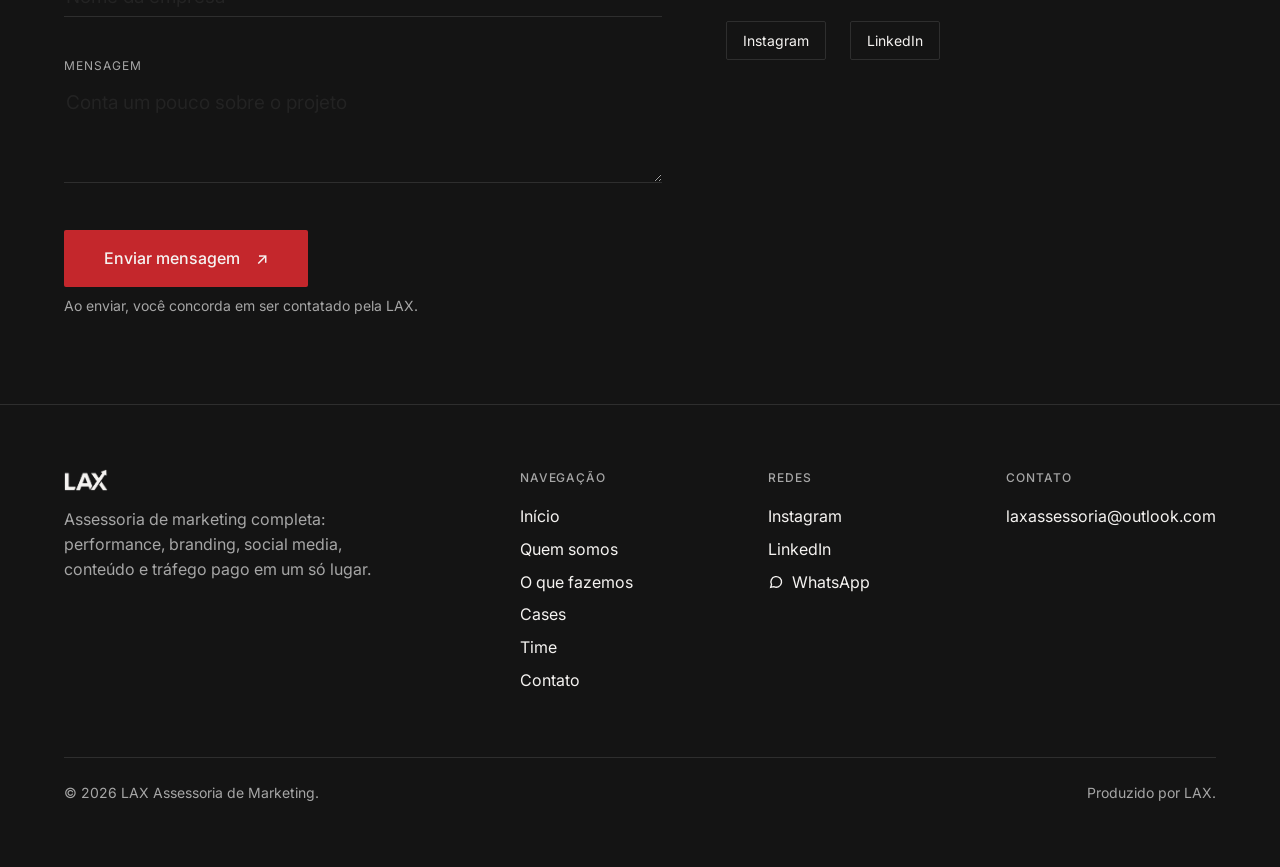
==== commit aad3c200: "Redesenha mascote astronauta e adiciona movimento em zigue-zague O design anterior lembrava uma gali" ====
--- a/index.html
+++ b/index.html
@@ -57,34 +57,46 @@
   <div class="astro-wrap" id="astroWrap" role="button" tabindex="0" aria-label="Mascote LAX, um pequeno astronauta">
     <div class="astro-hover-scale">
       <div class="astro-float">
-        <svg class="astro-svg" viewBox="0 0 100 116" aria-hidden="true">
+        <svg class="astro-svg" viewBox="0 -8 100 136" aria-hidden="true">
           <defs>
-            <radialGradient id="astroHelmetGrad" cx="35%" cy="28%" r="75%">
+            <radialGradient id="astroHelmetGrad" cx="33%" cy="26%" r="80%">
               <stop offset="0%" stop-color="#ffffff" />
-              <stop offset="55%" stop-color="#f5f3f1" />
-              <stop offset="100%" stop-color="#c7c3be" />
+              <stop offset="50%" stop-color="#f0eeeb" />
+              <stop offset="100%" stop-color="#b6b1ab" />
             </radialGradient>
-            <radialGradient id="astroVisorGrad" cx="32%" cy="26%" r="80%">
-              <stop offset="0%" stop-color="#3c3c3c" />
-              <stop offset="100%" stop-color="#141414" />
+            <radialGradient id="astroVisorGrad" cx="30%" cy="24%" r="85%">
+              <stop offset="0%" stop-color="#454545" />
+              <stop offset="100%" stop-color="#0e0e0e" />
             </radialGradient>
             <linearGradient id="astroBodyGrad" x1="0" y1="0" x2="0" y2="1">
               <stop offset="0%" stop-color="#ffffff" />
-              <stop offset="100%" stop-color="#d4d0cb" />
+              <stop offset="100%" stop-color="#c9c5bf" />
             </linearGradient>
-            <radialGradient id="astroArmGrad" cx="35%" cy="30%" r="75%">
+            <radialGradient id="astroArmGrad" cx="32%" cy="28%" r="80%">
               <stop offset="0%" stop-color="#ffffff" />
-              <stop offset="100%" stop-color="#cfcbc6" />
+              <stop offset="100%" stop-color="#bdb9b3" />
             </radialGradient>
           </defs>
-          <ellipse class="astro-shadow" cx="50" cy="110" rx="20" ry="4.5" />
-          <path class="astro-body" d="M31 66 Q31 98 50 102 Q69 98 69 66 Z" />
-          <circle class="astro-arm" cx="21" cy="72" r="9.5" />
-          <circle class="astro-arm" cx="79" cy="72" r="9.5" />
-          <circle class="astro-badge" cx="50" cy="80" r="4" />
-          <circle class="astro-helmet" cx="50" cy="40" r="32" />
-          <ellipse class="astro-visor" cx="50" cy="42" rx="21" ry="19" />
-          <path class="astro-visor-shine" d="M33 31 Q39 21 50 19" />
+          <ellipse class="astro-shadow" cx="50" cy="122" rx="17" ry="4" />
+          <rect class="astro-pack" x="25" y="60" width="9" height="36" rx="4.5" />
+          <rect class="astro-pack" x="66" y="60" width="9" height="36" rx="4.5" />
+          <rect class="astro-foot" x="33" y="102" width="13" height="10" rx="5" />
+          <rect class="astro-foot" x="54" y="102" width="13" height="10" rx="5" />
+          <rect class="astro-body" x="26" y="58" width="48" height="50" rx="24" />
+          <ellipse class="astro-shade" cx="63" cy="92" rx="15" ry="19" />
+          <rect class="astro-belt" x="26" y="88" width="48" height="5" />
+          <circle class="astro-badge astro-badge--a" cx="42" cy="72" r="2.6" />
+          <circle class="astro-badge astro-badge--b" cx="50" cy="72" r="2.6" />
+          <circle class="astro-badge astro-badge--c" cx="58" cy="72" r="2.6" />
+          <circle class="astro-arm" cx="19" cy="80" r="8" />
+          <circle class="astro-arm" cx="81" cy="80" r="8" />
+          <ellipse class="astro-collar" cx="50" cy="59" rx="18" ry="5" />
+          <circle class="astro-helmet" cx="50" cy="34" r="33" />
+          <ellipse class="astro-shade astro-shade--helmet" cx="61" cy="46" rx="17" ry="15" />
+          <ellipse class="astro-visor" cx="50" cy="36" rx="22" ry="20" />
+          <path class="astro-visor-shine" d="M32 26 Q39 15 51 13" />
+          <rect class="astro-antenna" x="47" y="-4" width="6" height="10" rx="2" />
+          <circle class="astro-antenna-light" cx="50" cy="-4" r="4" />
         </svg>
       </div>
     </div>
--- a/assets/css/style.css
+++ b/assets/css/style.css
@@ -717,7 +717,7 @@
    --------------------------------------------------------- */
 .astro-wrap {
   position: fixed;
-  right: 6px;
+  right: 40px;
   top: 0;
   z-index: 440;
   display: none;
@@ -792,16 +792,46 @@
   fill: rgba(0, 0, 0, 0.3);
 }
 
+.astro-pack {
+  fill: var(--color-brand-wine);
+}
+
+.astro-foot {
+  fill: var(--color-brand-wine);
+}
+
 .astro-body {
   fill: url(#astroBodyGrad);
 }
 
+.astro-shade {
+  fill: rgba(0, 0, 0, 0.14);
+  pointer-events: none;
+}
+
+.astro-belt {
+  fill: var(--color-brand-wine);
+  opacity: 0.9;
+}
+
+.astro-badge--a {
+  fill: var(--color-brand-red);
+}
+
+.astro-badge--b {
+  fill: var(--color-accent-sand);
+}
+
+.astro-badge--c {
+  fill: var(--color-brand-wine);
+}
+
 .astro-arm {
   fill: url(#astroArmGrad);
 }
 
-.astro-badge {
-  fill: var(--color-brand-red);
+.astro-collar {
+  fill: var(--color-hairline);
 }
 
 .astro-helmet {
@@ -817,7 +847,26 @@
   stroke: var(--color-accent-sand);
   stroke-width: 3;
   stroke-linecap: round;
-  opacity: 0.65;
+  opacity: 0.7;
+}
+
+.astro-antenna {
+  fill: var(--color-hairline);
+}
+
+.astro-antenna-light {
+  fill: var(--color-brand-red);
+  animation: astro-beacon 1.6s ease-in-out infinite;
+}
+
+@keyframes astro-beacon {
+  0%,
+  100% {
+    opacity: 1;
+  }
+  50% {
+    opacity: 0.35;
+  }
 }
 
 @media (prefers-reduced-motion: reduce) {
@@ -825,6 +874,9 @@
     animation: none;
   }
   .astro-wrap.is-bouncing .astro-float {
+    animation: none;
+  }
+  .astro-antenna-light {
     animation: none;
   }
 }
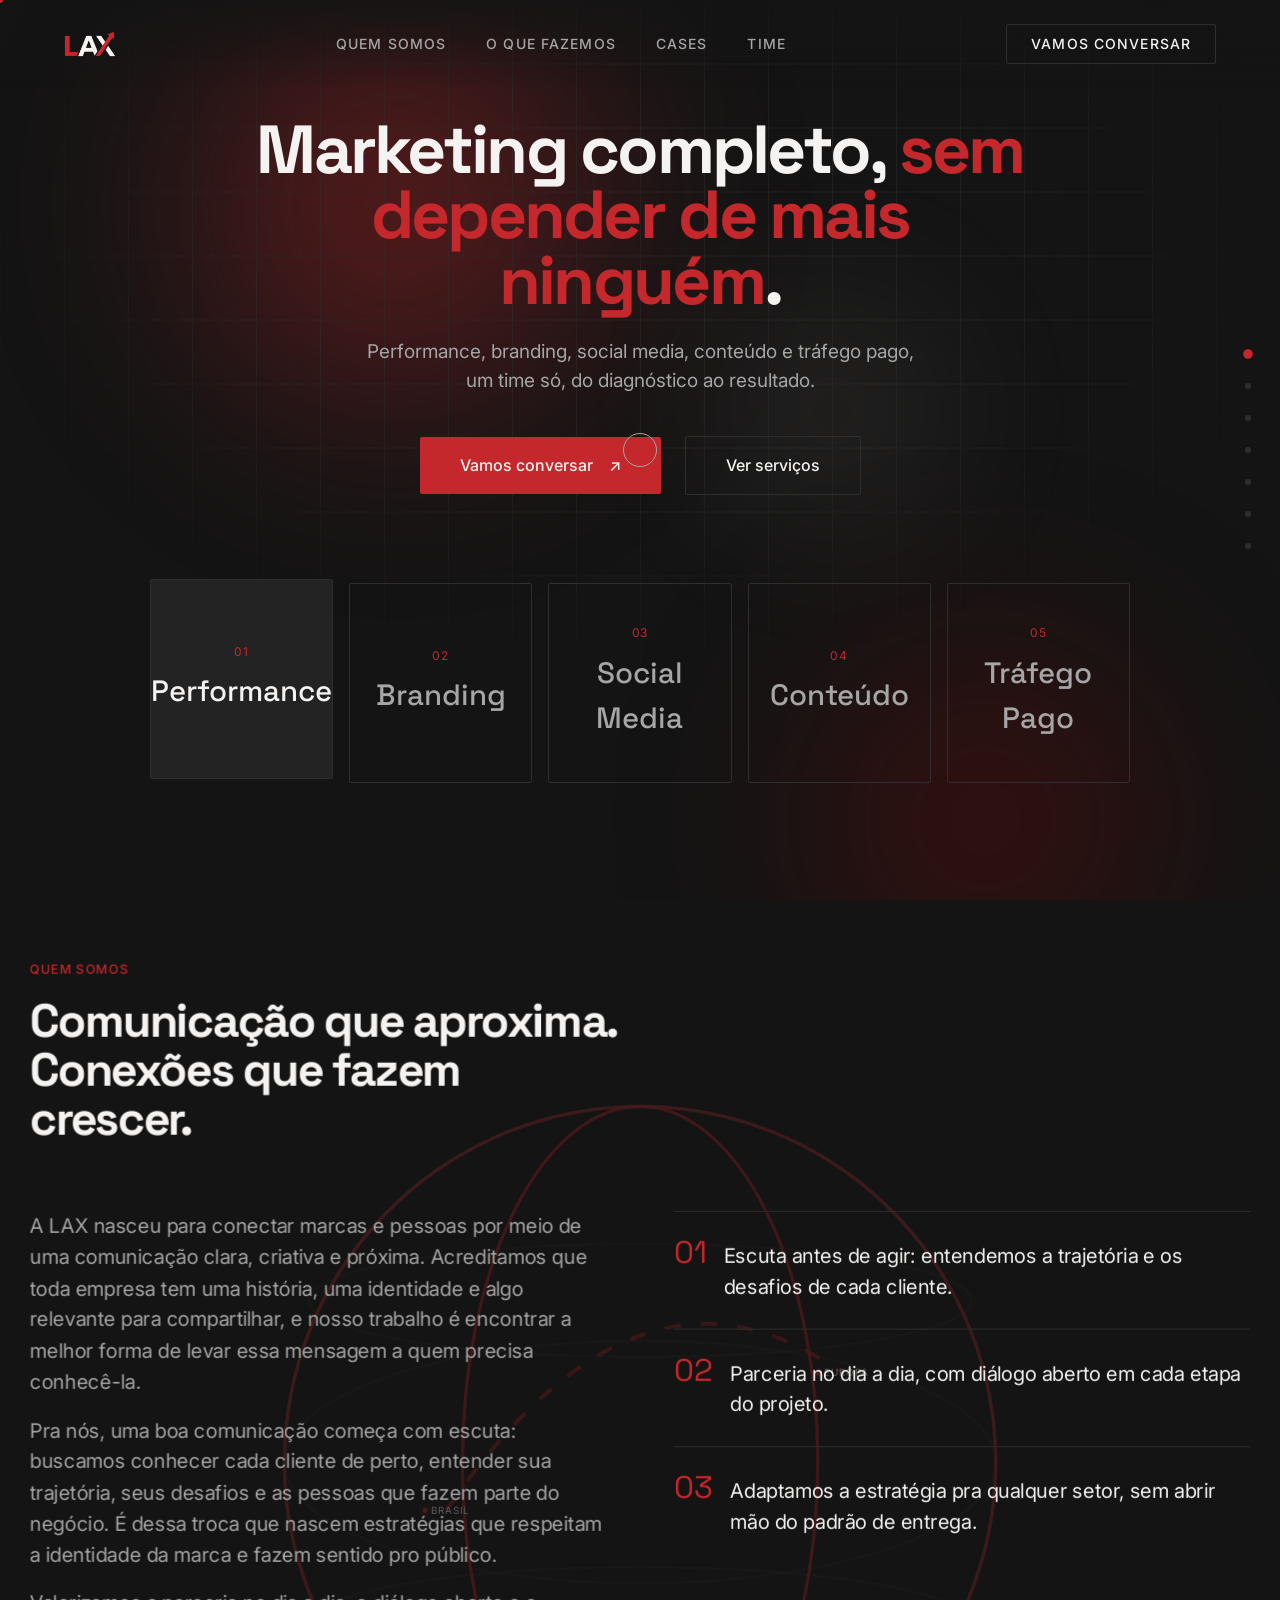
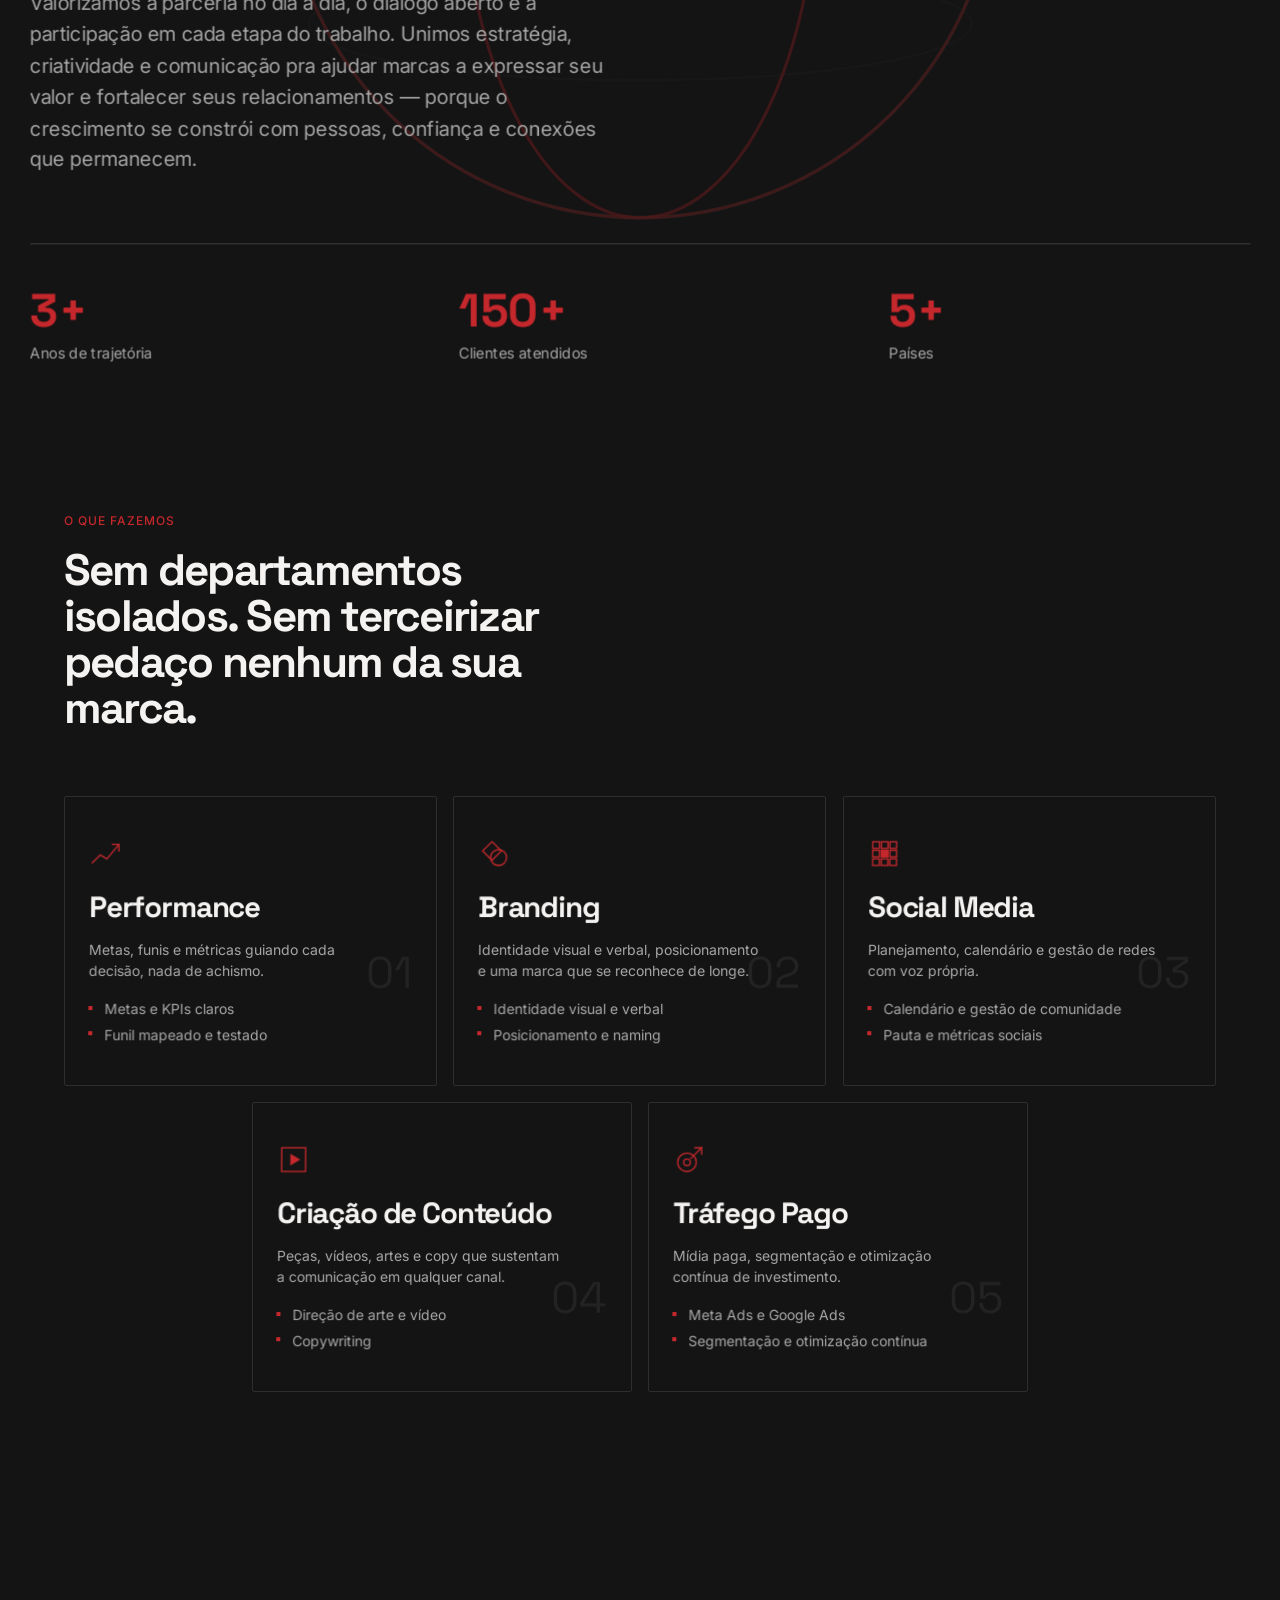
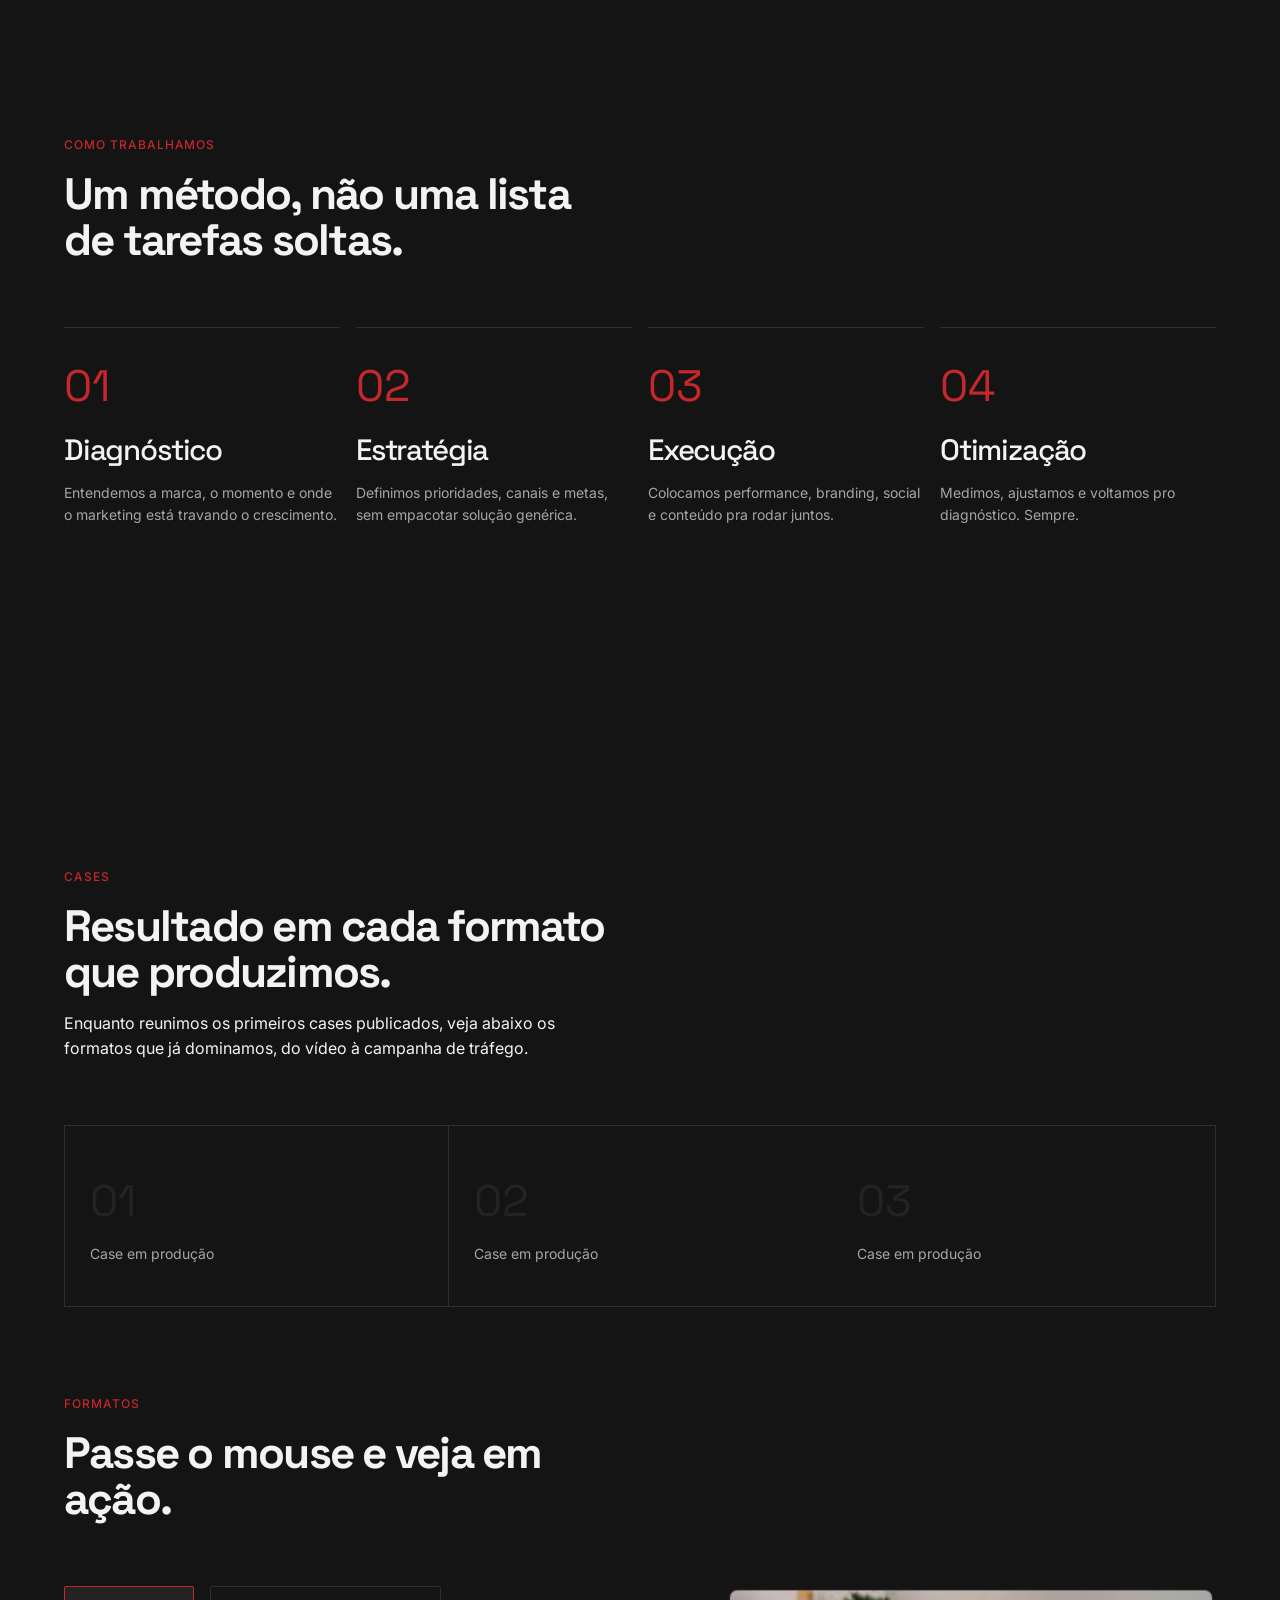
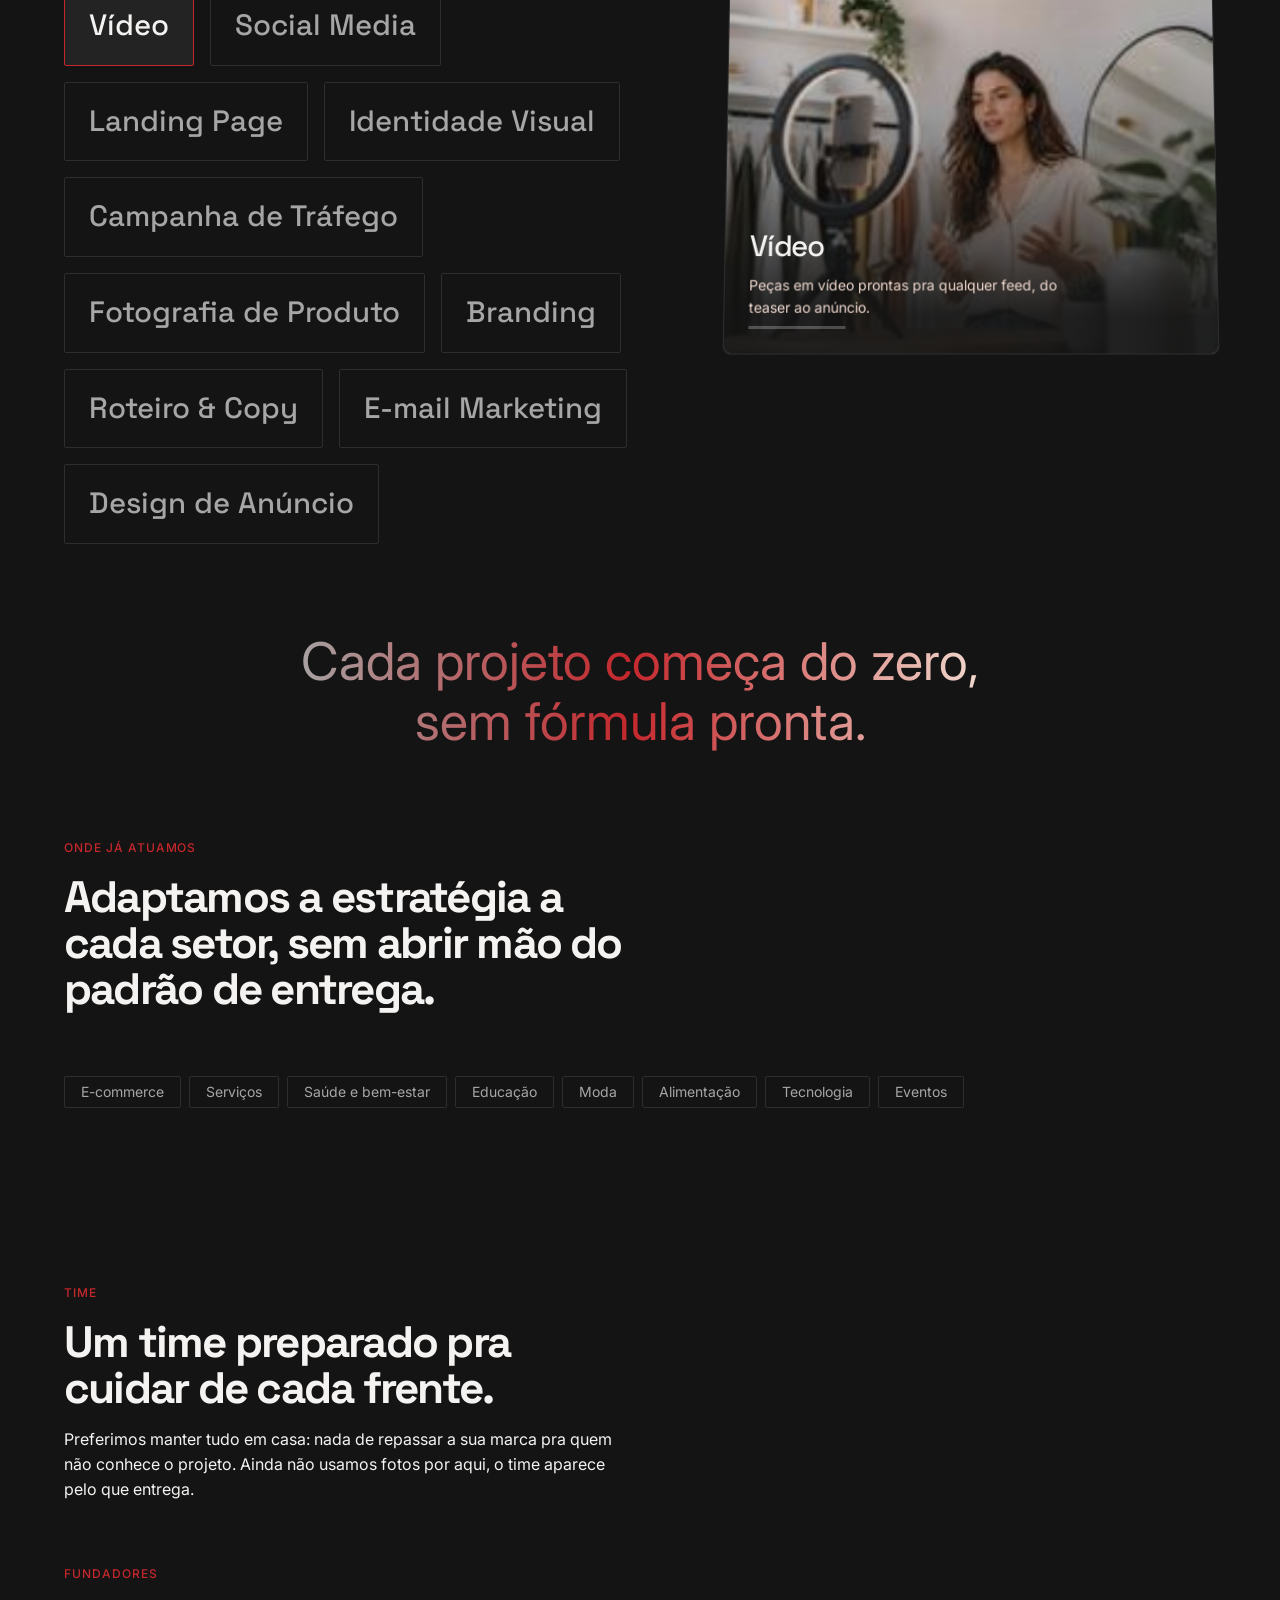
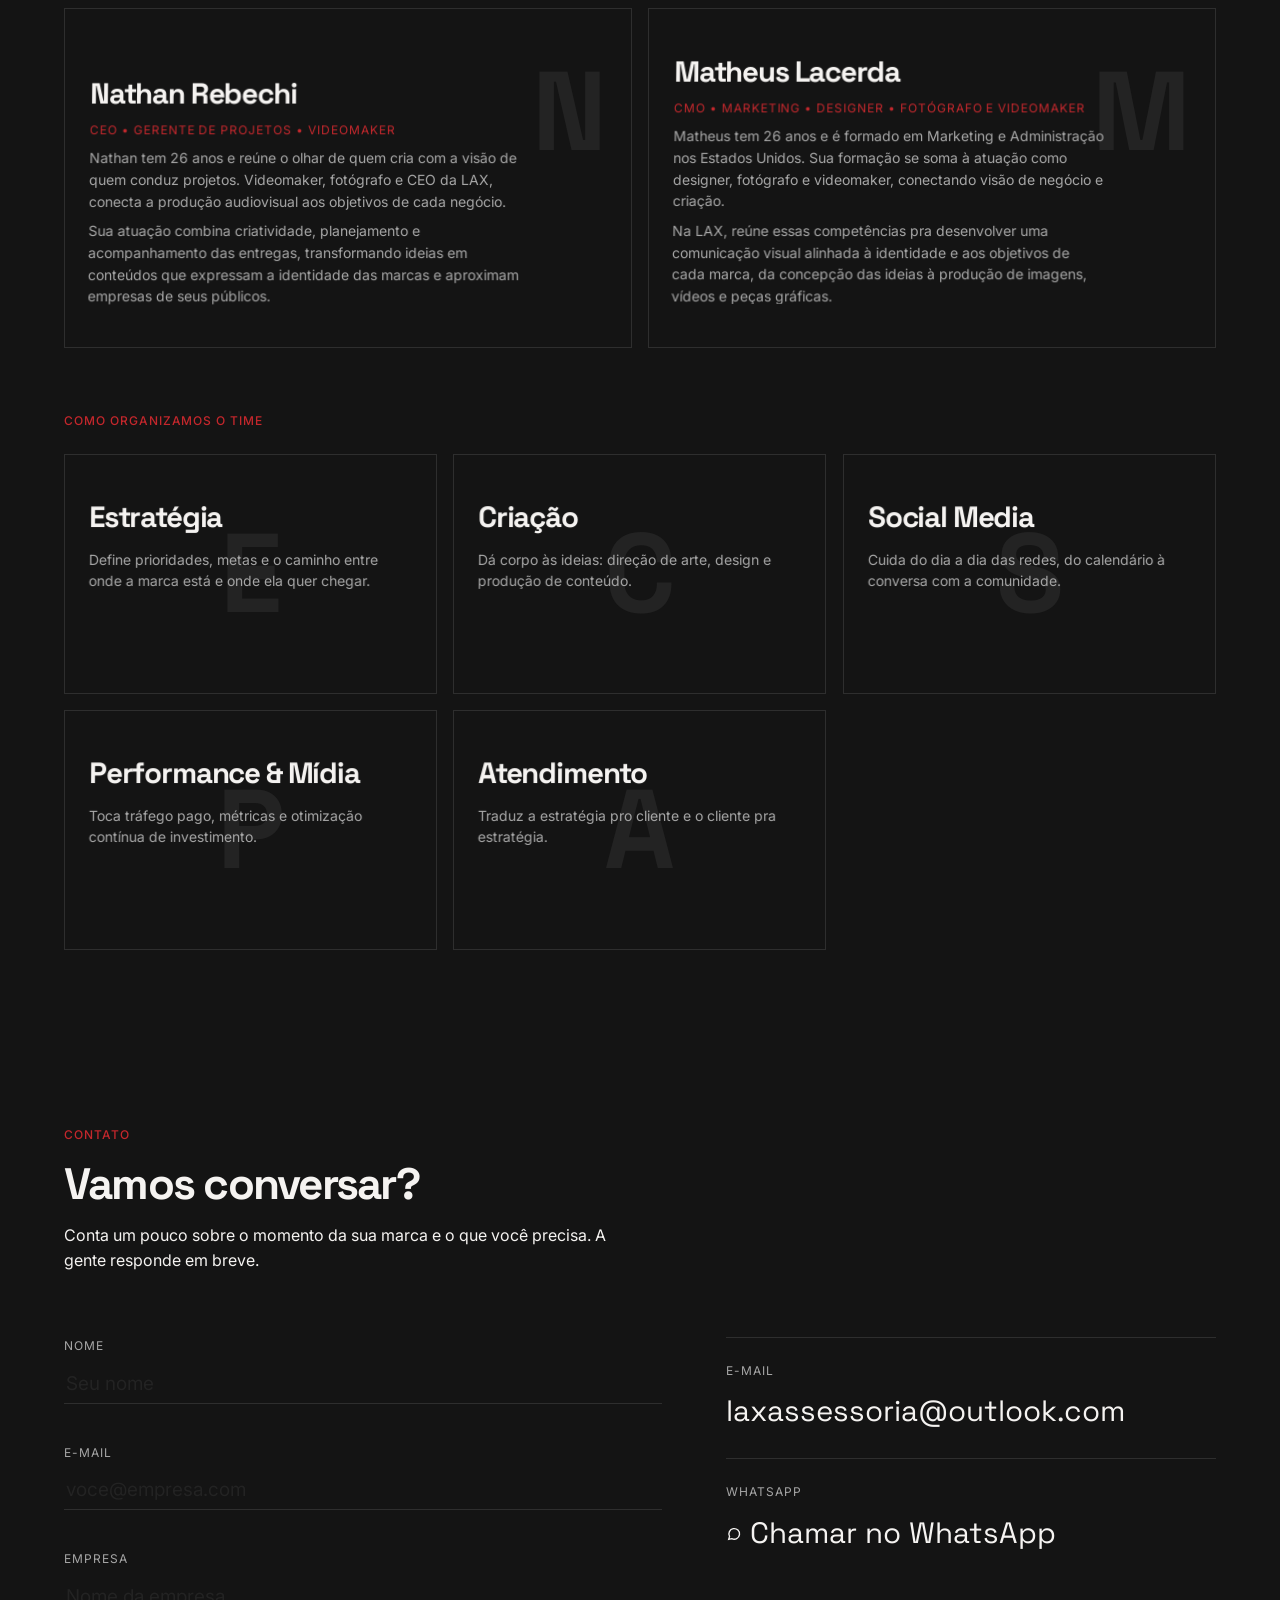
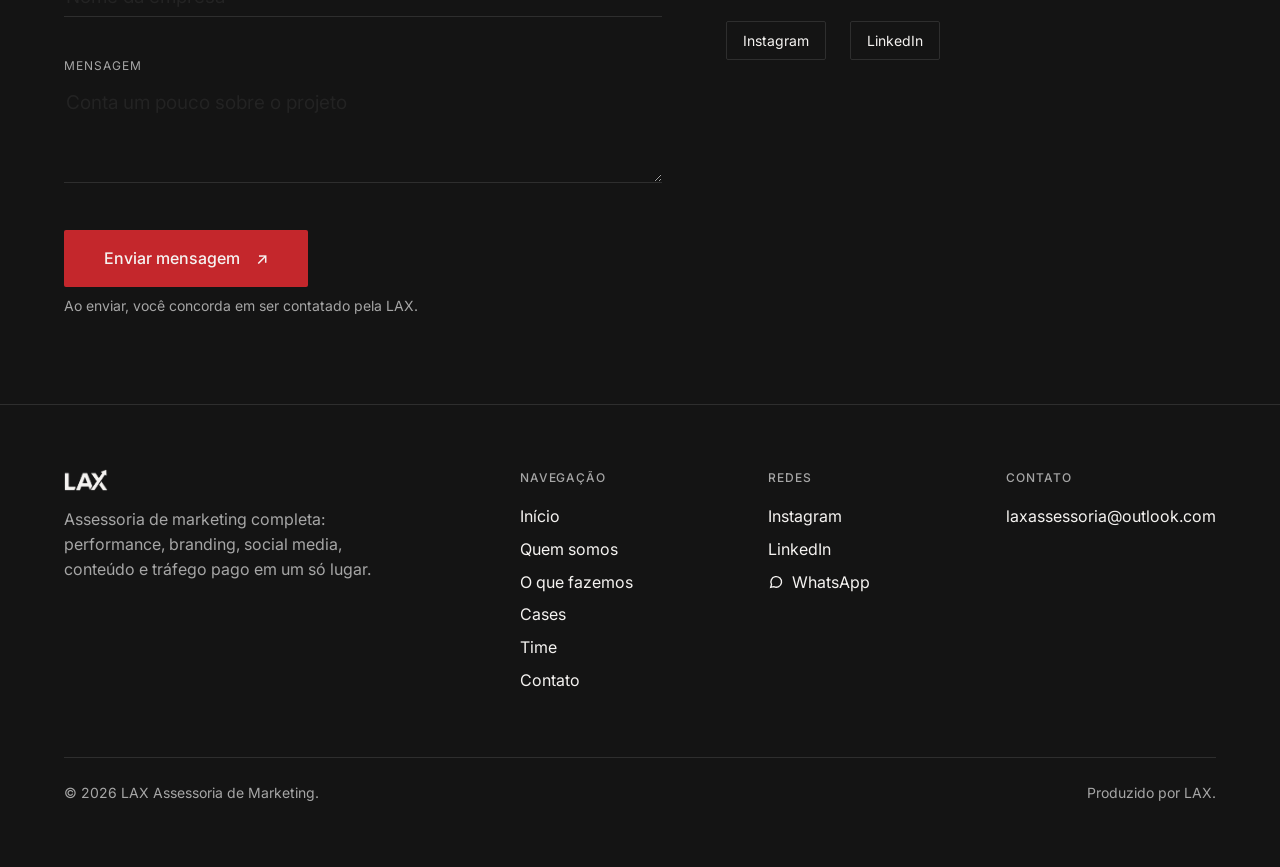
==== commit d342daff: "Adiciona camada de interação por cursor ao site (spotlight, tilt 3D, botões magnéticos) Evolução sob" ====
--- a/index.html
+++ b/index.html
@@ -12,6 +12,7 @@
 <body>
   <div class="cursor-dot" aria-hidden="true"></div>
   <div class="cursor-ring" aria-hidden="true"></div>
+  <div class="scroll-progress" aria-hidden="true"><span class="scroll-progress-fill"></span></div>
   <a class="skip-link" href="#main">Pular para o conteúdo</a>
 
   <nav class="site-nav">
--- a/assets/css/style.css
+++ b/assets/css/style.css
@@ -272,7 +272,8 @@
   font-weight: 500;
   text-transform: uppercase;
   letter-spacing: var(--tracking-label);
-  transition: border-color var(--dur-fast) var(--ease-out), background var(--dur-fast) var(--ease-out);
+  transition: border-color var(--dur-fast) var(--ease-out), background var(--dur-fast) var(--ease-out),
+    transform var(--dur-fast) var(--ease-out);
 }
 
 .nav-cta:hover,
@@ -343,6 +344,14 @@
   font-size: var(--fs-body);
   overflow: hidden;
   isolation: isolate;
+  transition: transform var(--dur-fast) var(--ease-out);
+}
+
+.btn:active,
+.nav-cta:active,
+.service-tile:active,
+.format-chip:active {
+  filter: brightness(0.88);
 }
 
 .btn::before {
@@ -572,6 +581,8 @@
 }
 
 .service-tile {
+  position: relative;
+  overflow: hidden;
   display: flex;
   flex-direction: column;
   align-items: center;
@@ -583,6 +594,8 @@
   background: transparent;
   color: var(--color-ink-muted);
   text-align: center;
+  --spot-x: 50%;
+  --spot-y: 50%;
   transition: background var(--dur-mid) var(--ease-out), color var(--dur-fast) var(--ease-out),
     border-color var(--dur-fast) var(--ease-out), transform var(--dur-fast) var(--ease-out);
 }
@@ -714,6 +727,9 @@
 
 /* ---------------------------------------------------------
    Mascote: mini-astronauta que desce a página com o scroll
+   Oculto a pedido (17/06): design em revisão, mantido no
+   código para retomar depois. Basta remover a linha
+   "display: none !important;" abaixo para reativar.
    --------------------------------------------------------- */
 .astro-wrap {
   position: fixed;
@@ -730,6 +746,10 @@
   .astro-wrap {
     display: block;
   }
+}
+
+.astro-wrap {
+  display: none !important;
 }
 
 .astro-hover-scale {
@@ -1219,7 +1239,13 @@
   flex-direction: column;
   justify-content: space-between;
   overflow: hidden;
-  transition: background var(--dur-mid) var(--ease-out), border-color var(--dur-mid) var(--ease-out);
+  --spot-x: 50%;
+  --spot-y: 50%;
+  --tilt-x: 0deg;
+  --tilt-y: 0deg;
+  transform: perspective(900px) rotateX(var(--tilt-x)) rotateY(var(--tilt-y));
+  transition: background var(--dur-mid) var(--ease-out), border-color var(--dur-mid) var(--ease-out),
+    transform var(--dur-mid) var(--ease-out);
 }
 
 
@@ -1427,6 +1453,8 @@
 }
 
 .empty-slot {
+  position: relative;
+  overflow: hidden;
   background: var(--color-surface);
   padding: var(--space-5) var(--space-4);
   min-height: 180px;
@@ -1434,6 +1462,12 @@
   flex-direction: column;
   justify-content: space-between;
   border: 1px dashed transparent;
+  --spot-x: 50%;
+  --spot-y: 50%;
+  --tilt-x: 0deg;
+  --tilt-y: 0deg;
+  transform: perspective(900px) rotateX(var(--tilt-x)) rotateY(var(--tilt-y));
+  transition: transform var(--dur-mid) var(--ease-out);
 }
 
 .empty-slot .index {
@@ -1694,6 +1728,12 @@
   flex-direction: column;
   justify-content: space-between;
   overflow: hidden;
+  --spot-x: 50%;
+  --spot-y: 50%;
+  --tilt-x: 0deg;
+  --tilt-y: 0deg;
+  transform: perspective(900px) rotateX(var(--tilt-x)) rotateY(var(--tilt-y));
+  transition: transform var(--dur-mid) var(--ease-out);
 }
 
 .role-mark {
@@ -1755,6 +1795,12 @@
   flex-direction: column;
   justify-content: flex-end;
   overflow: hidden;
+  --spot-x: 50%;
+  --spot-y: 50%;
+  --tilt-x: 0deg;
+  --tilt-y: 0deg;
+  transform: perspective(900px) rotateX(var(--tilt-x)) rotateY(var(--tilt-y));
+  transition: transform var(--dur-mid) var(--ease-out);
 }
 
 .founder-mark {
@@ -1925,3 +1971,81 @@
 .form-success.is-visible {
   display: block;
 }
+
+/* ---------------------------------------------------------
+   Barra de progresso de scroll
+   Fio fino no topo que preenche conforme a página avança,
+   útil como referência visual numa apresentação ao vivo.
+   --------------------------------------------------------- */
+.scroll-progress {
+  position: fixed;
+  top: 0;
+  left: 0;
+  right: 0;
+  height: 3px;
+  z-index: 600;
+  pointer-events: none;
+}
+
+.scroll-progress-fill {
+  display: block;
+  height: 100%;
+  width: 0%;
+  background: var(--color-brand-red);
+  transition: width 0.12s linear;
+}
+
+@media (prefers-reduced-motion: reduce) {
+  .scroll-progress-fill {
+    transition: none;
+  }
+}
+
+/* ---------------------------------------------------------
+   Interação: spotlight + tilt 3D nos cards (mouse)
+   Cards de pilares, papéis, fundadores e os slots de case
+   ganham um brilho que segue o cursor e uma leve inclinação
+   3D, complementando a inclinação por scroll já existente.
+   Serviços do hero recebem só o brilho (já têm elevação própria).
+   --------------------------------------------------------- */
+.pillar-card::before,
+.role-card::before,
+.founder-card::before,
+.empty-slot::before,
+.service-tile::before {
+  content: "";
+  position: absolute;
+  inset: 0;
+  z-index: 2;
+  opacity: 0;
+  background: radial-gradient(260px circle at var(--spot-x) var(--spot-y), rgba(196, 39, 44, 0.16), transparent 72%);
+  transition: opacity var(--dur-mid) var(--ease-out);
+  pointer-events: none;
+}
+
+.pillar-card.is-interactive-hover::before,
+.role-card.is-interactive-hover::before,
+.founder-card.is-interactive-hover::before,
+.empty-slot.is-interactive-hover::before,
+.service-tile.is-interactive-hover::before {
+  opacity: 1;
+}
+
+.pillar-card.is-interactive-hover,
+.role-card.is-interactive-hover,
+.founder-card.is-interactive-hover,
+.empty-slot.is-interactive-hover {
+  transition: transform 0.1s linear;
+}
+
+/* ---------------------------------------------------------
+   Interação: botões magnéticos
+   CTAs primários "puxam" sutilmente na direção do cursor
+   dentro da própria área, soltando com uma leve desaceleração.
+   --------------------------------------------------------- */
+@media (prefers-reduced-motion: reduce) {
+  .btn,
+  .nav-cta {
+    transition: none !important;
+  }
+}
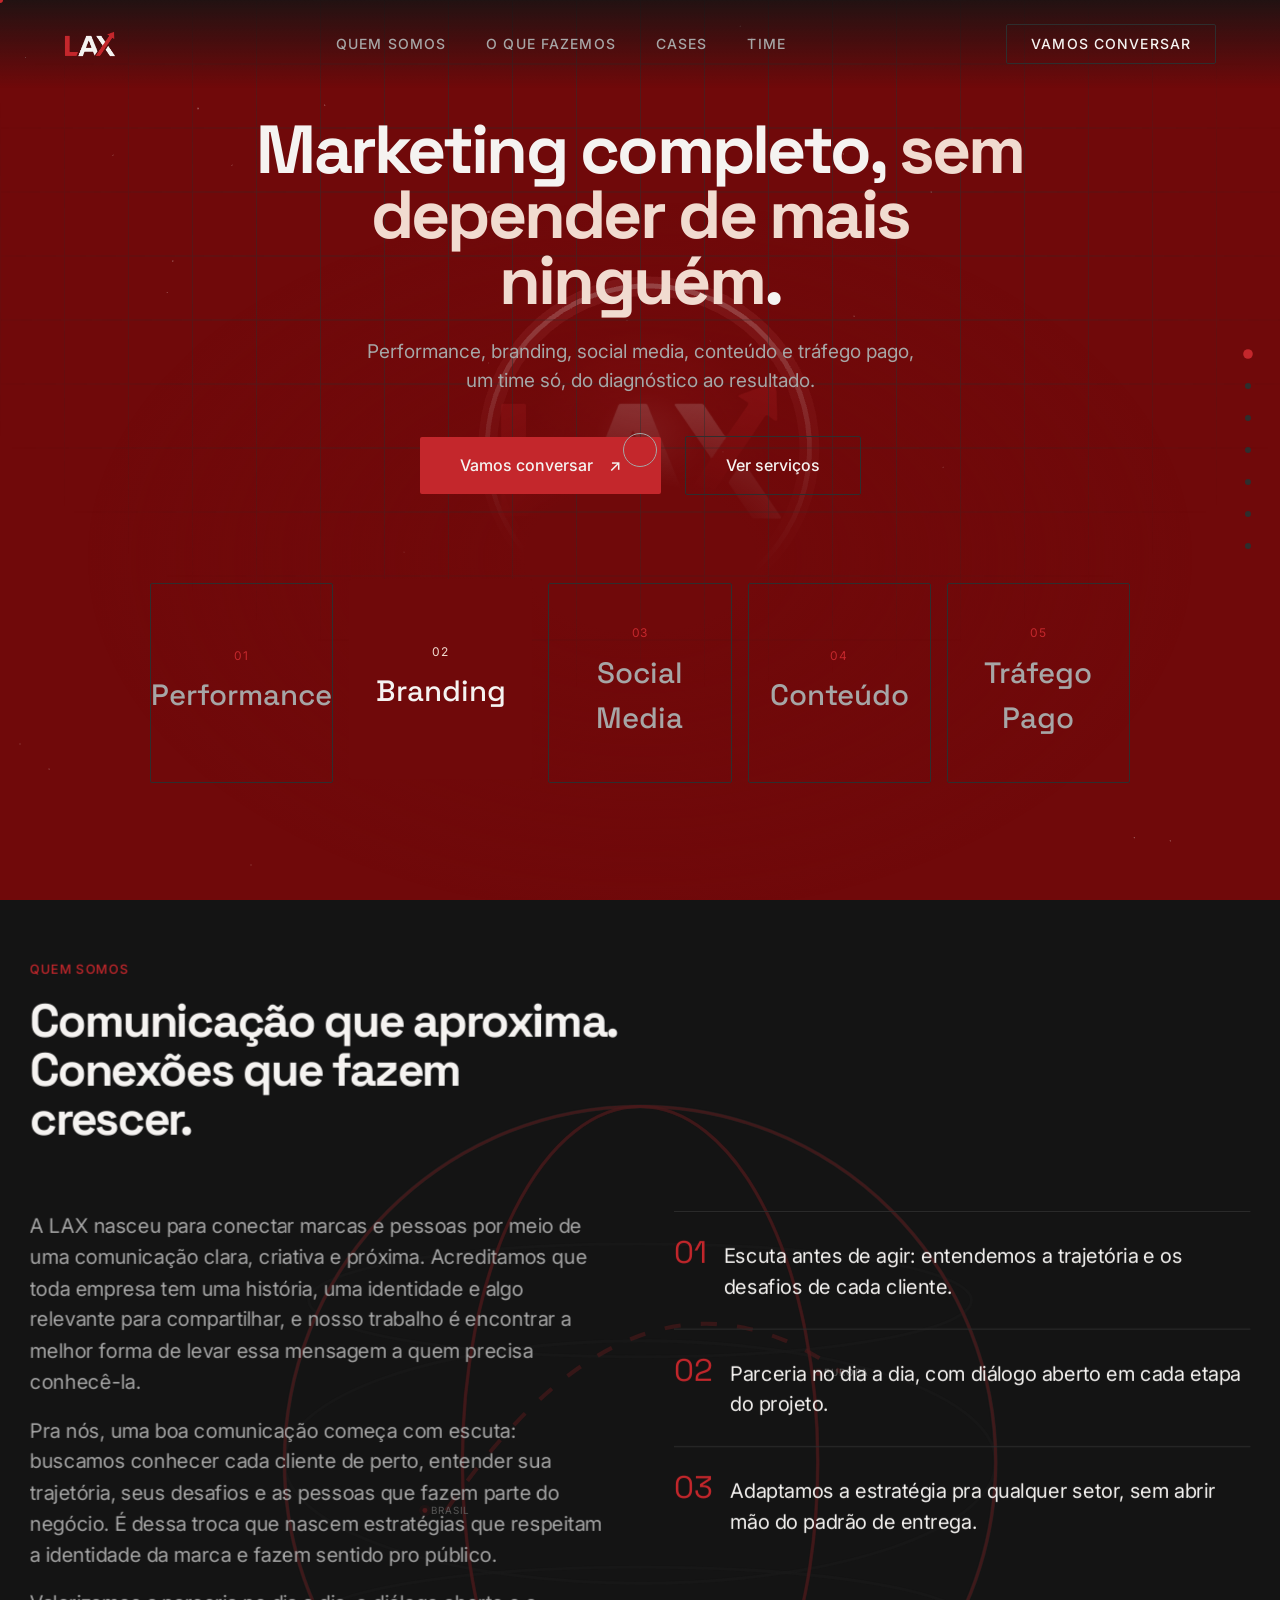
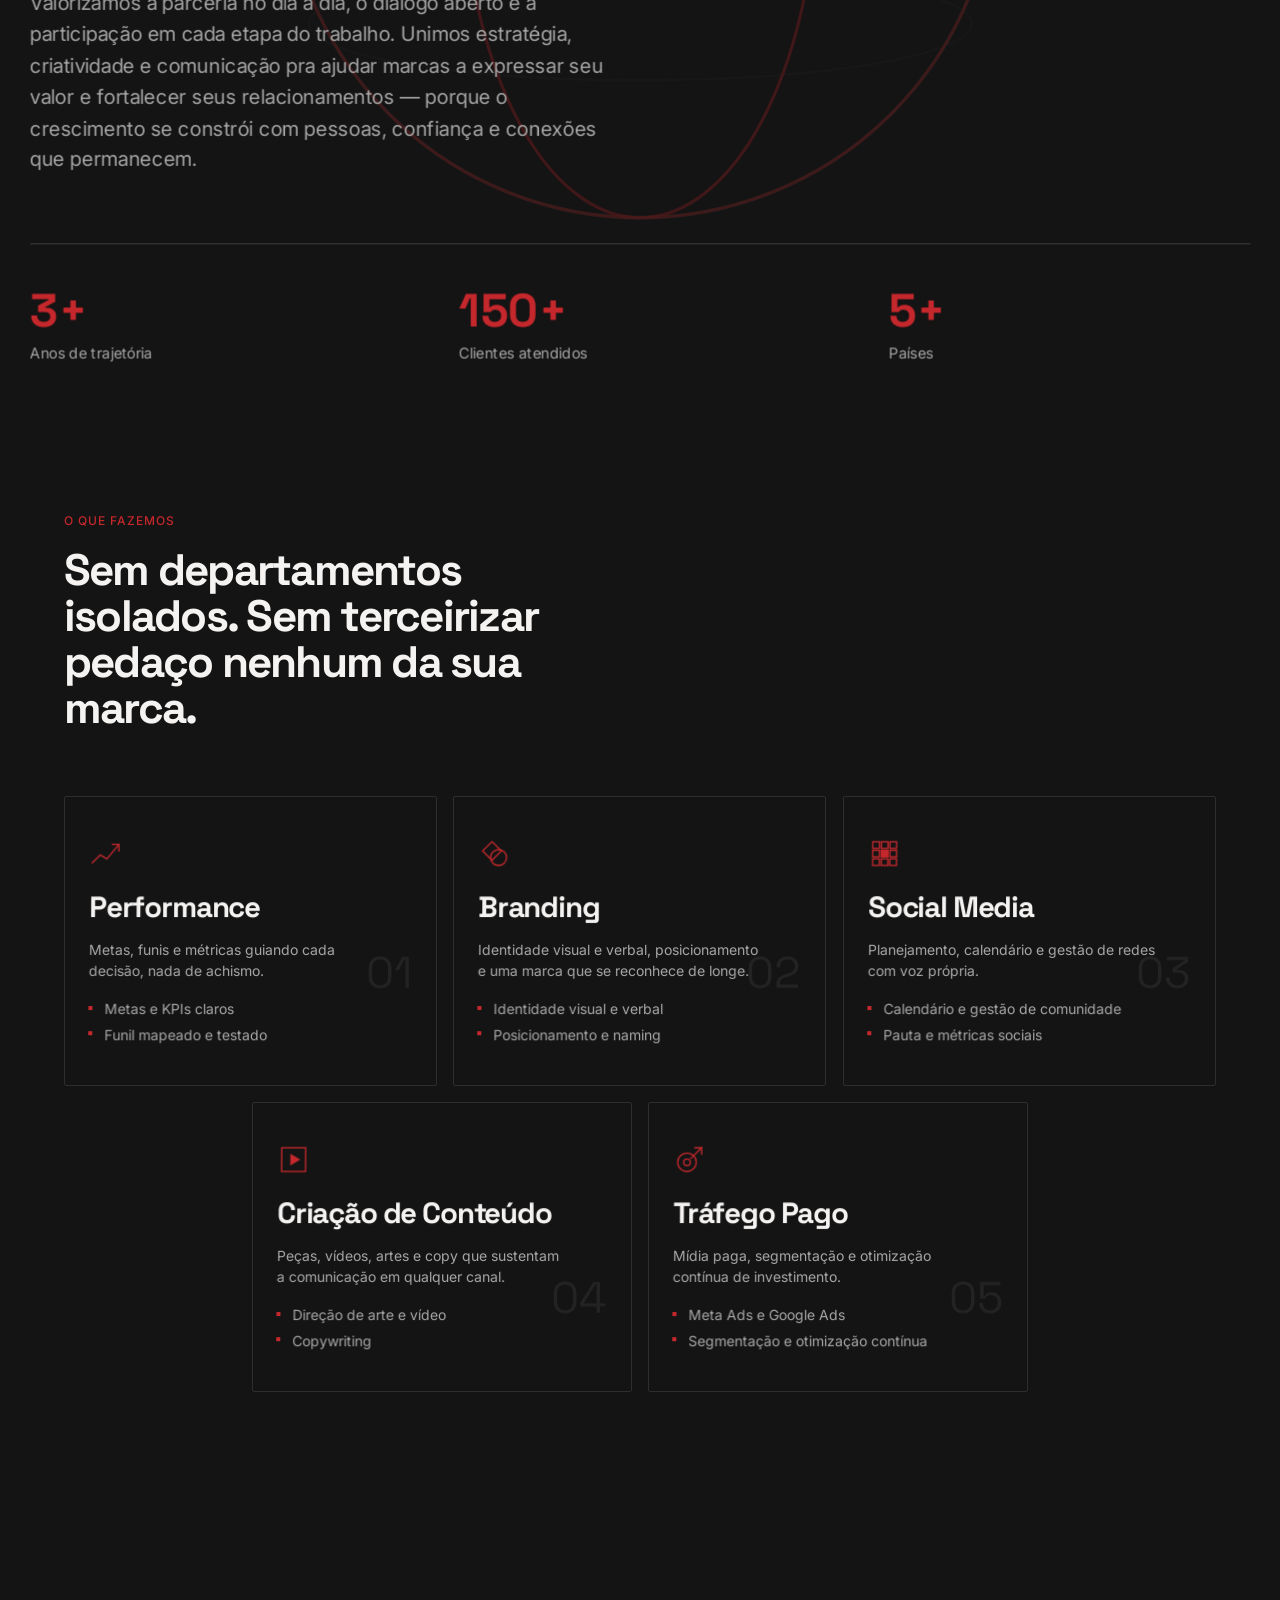
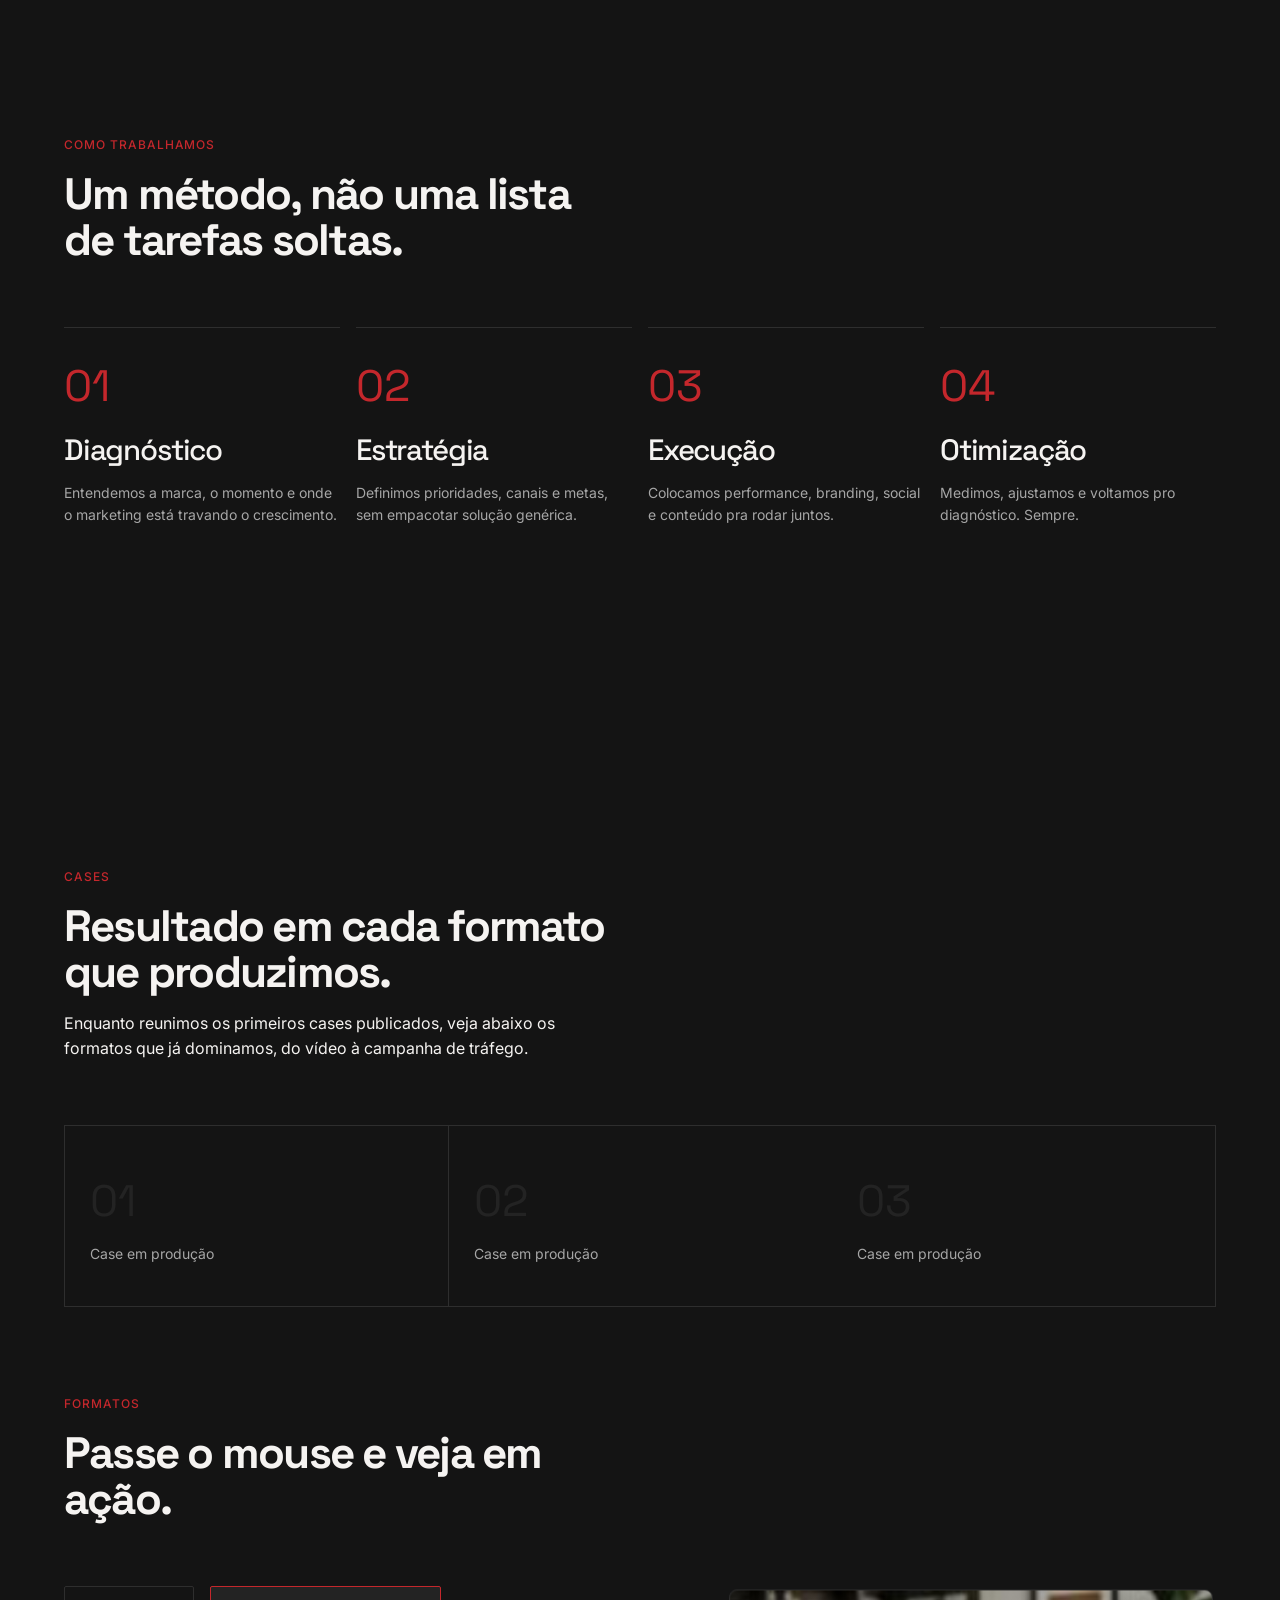
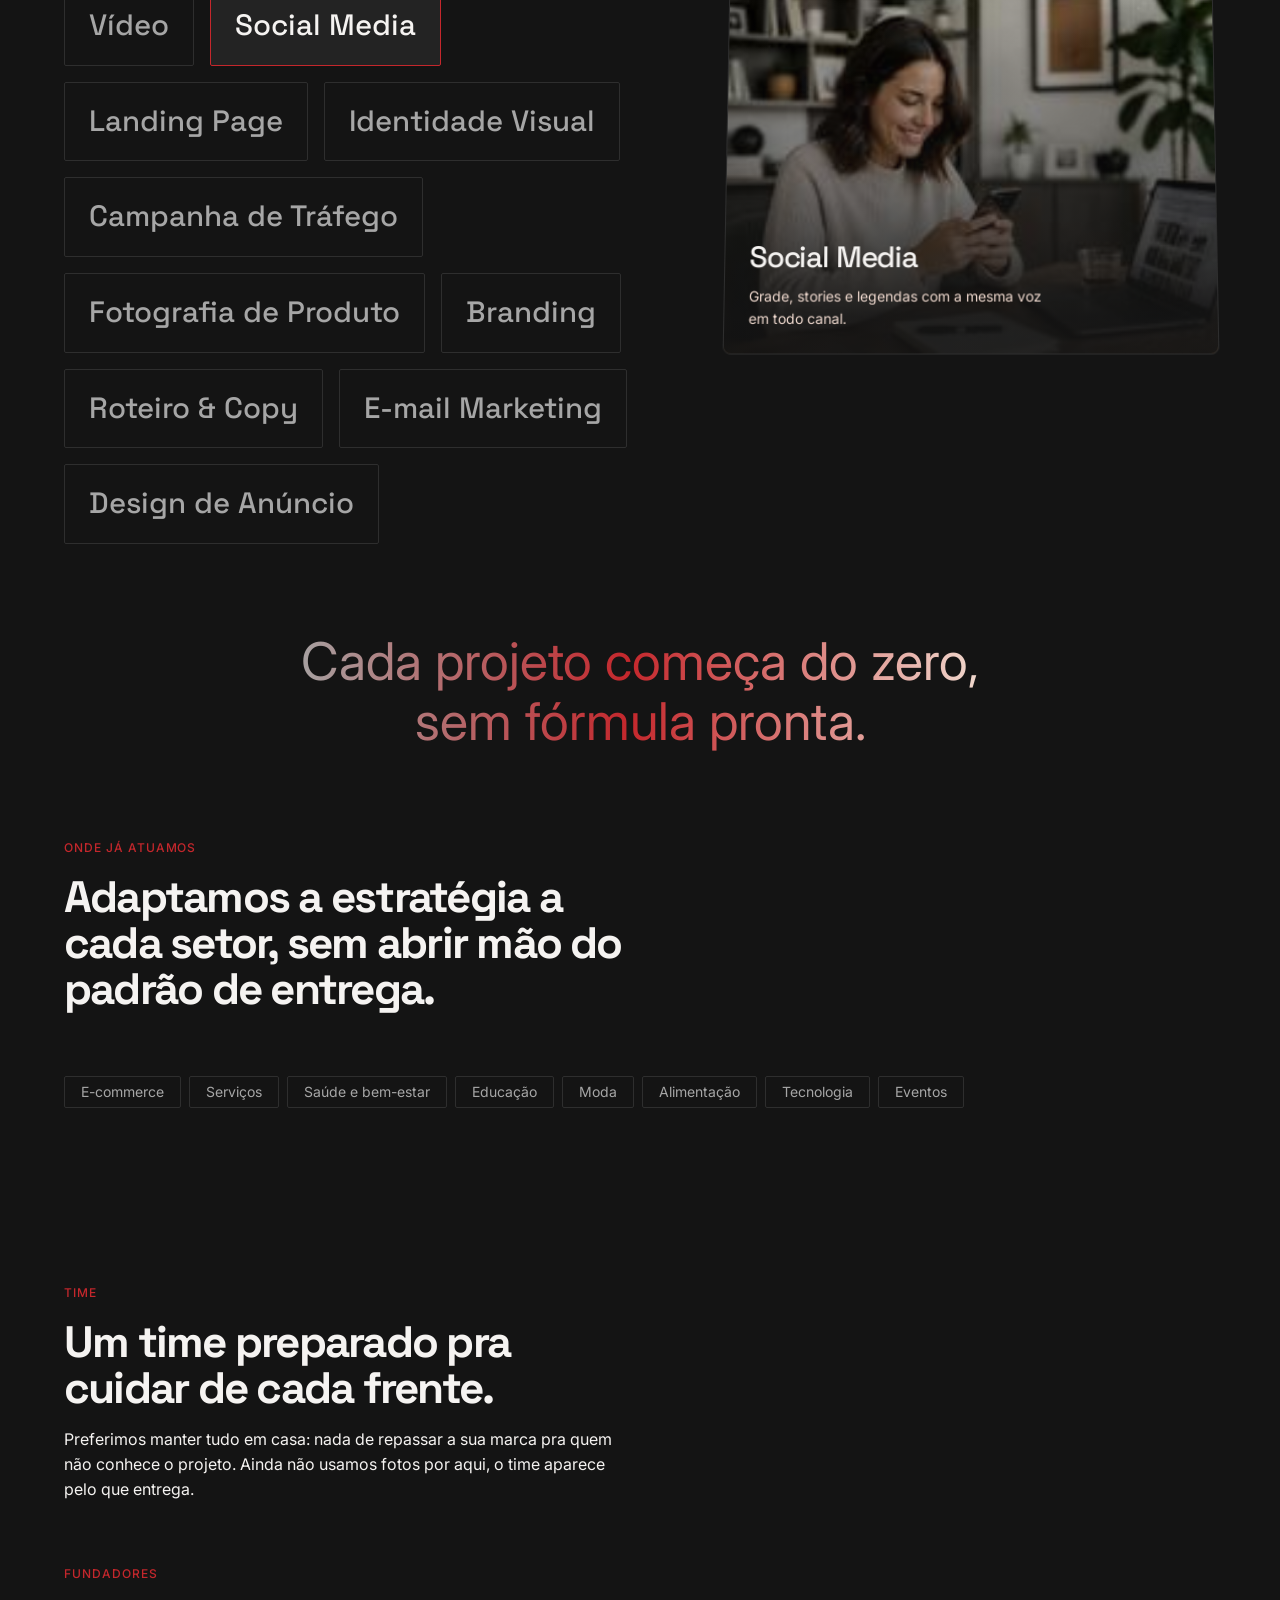
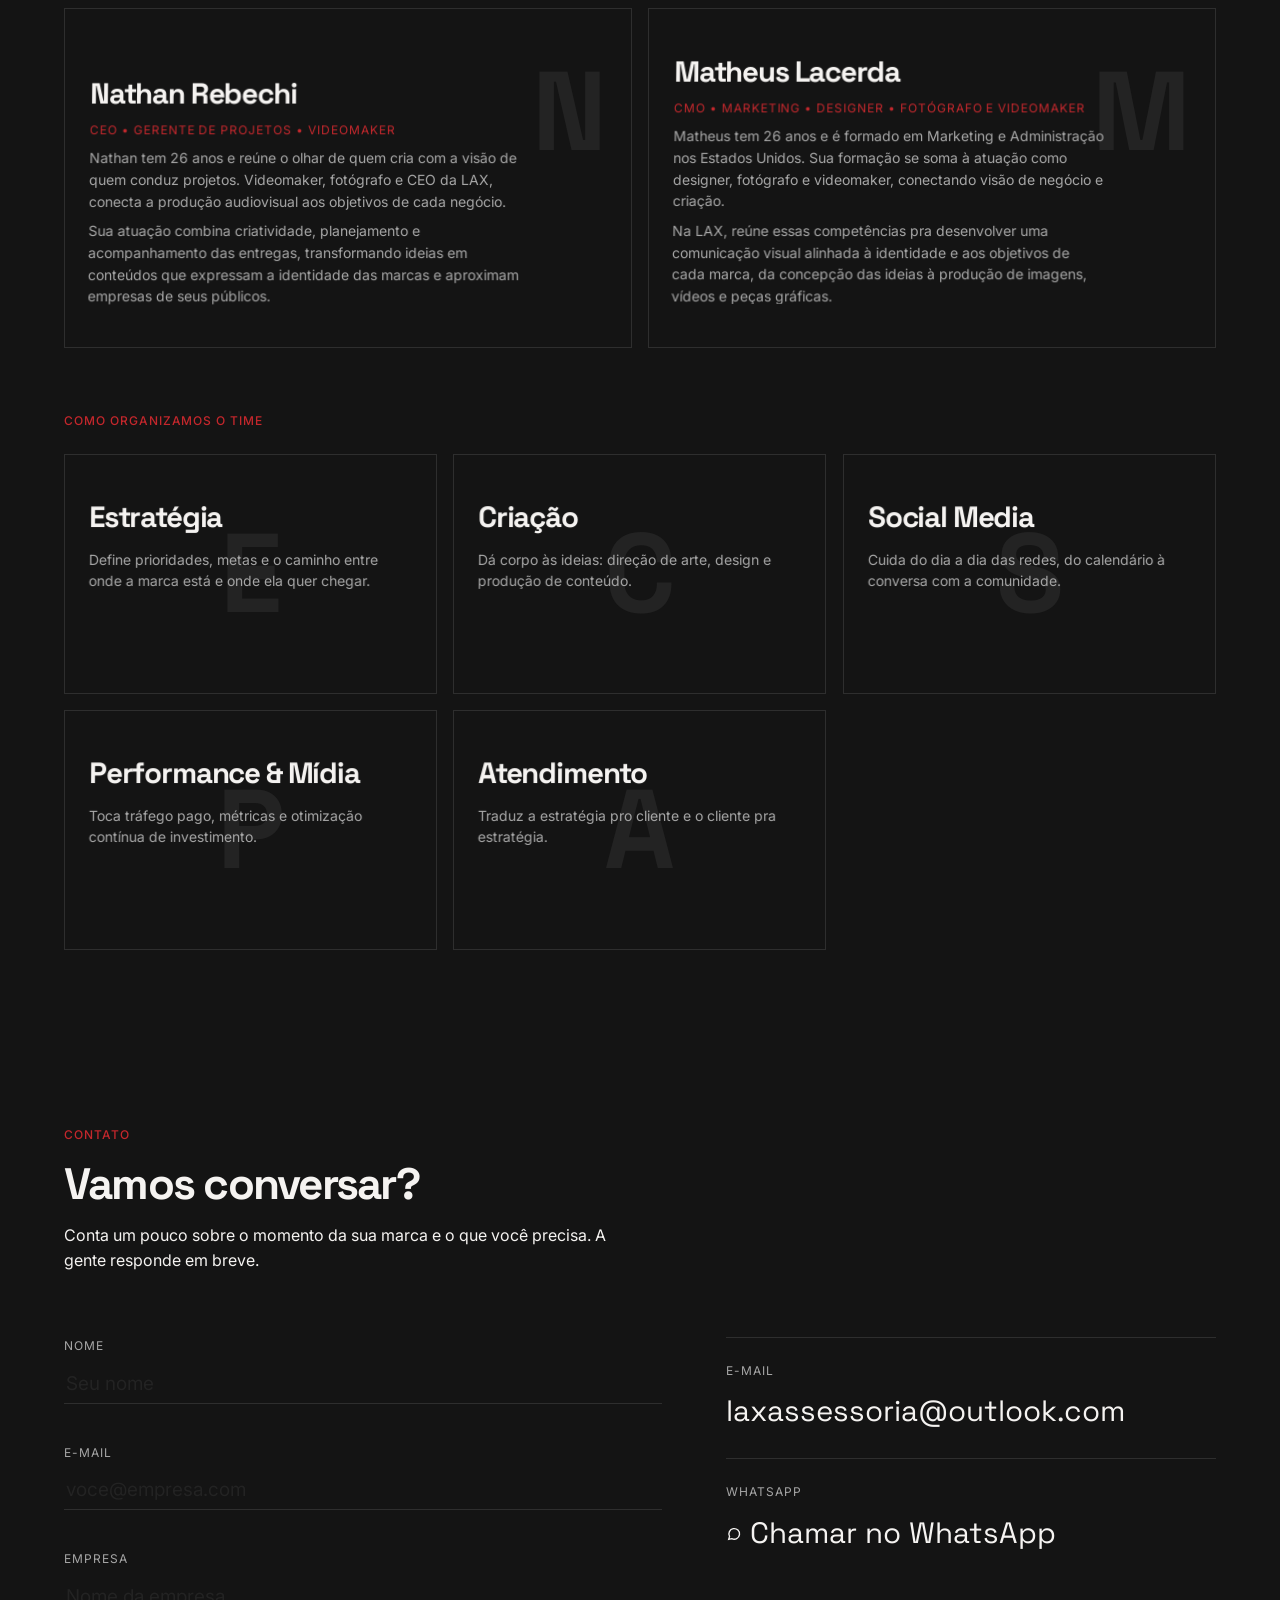
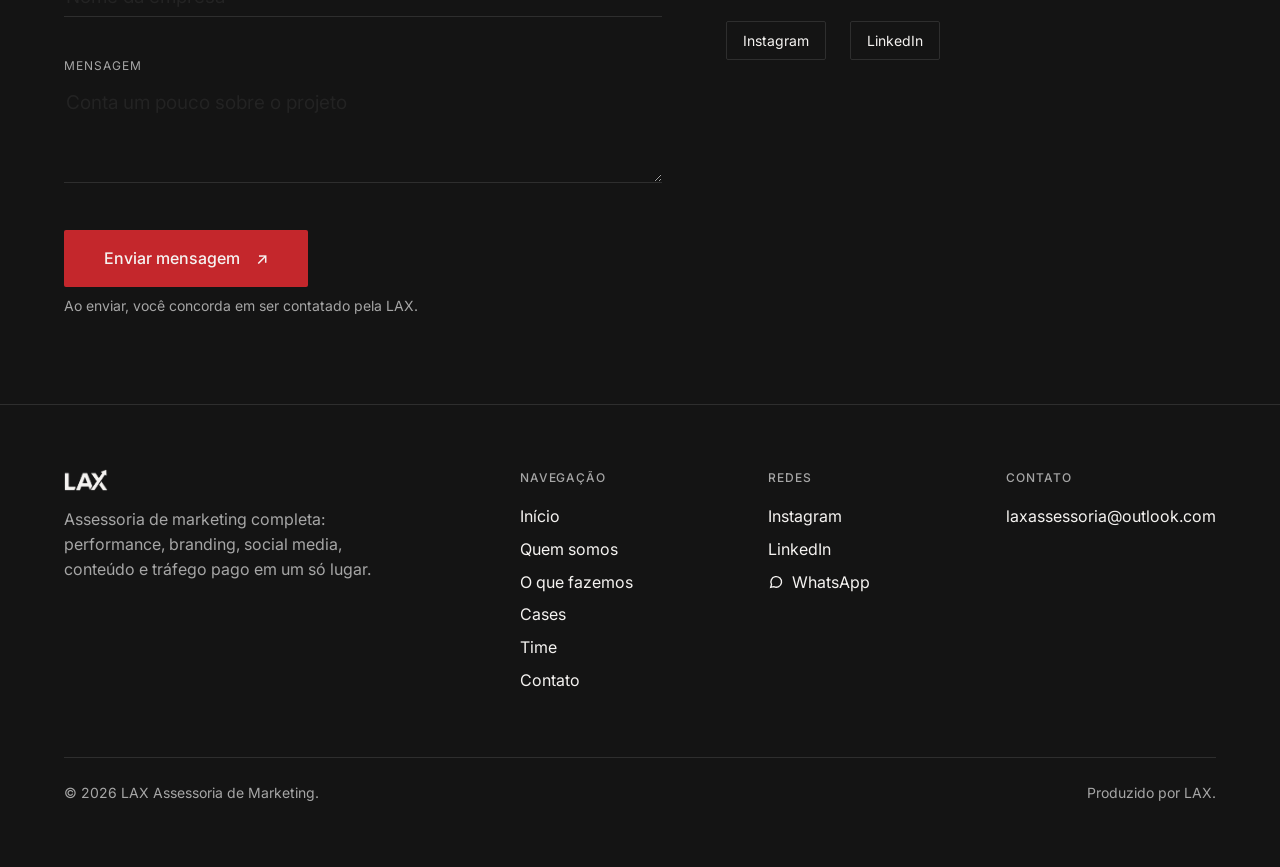
==== commit 52ba7286: "Experimento: hero com cena 3D real (Three.js) no lugar das auroras Branch separada pra comparar lado" ====
--- a/index.html
+++ b/index.html
@@ -110,6 +110,8 @@
         <span class="blob blob-b"></span>
         <span class="blob blob-c"></span>
       </div>
+      <canvas class="hero-webgl" id="heroWebgl" aria-hidden="true"></canvas>
+      <div class="hero-webgl-veil" aria-hidden="true"></div>
       <div class="hero-grid" aria-hidden="true" data-parallax="0.04"></div>
       <div class="container hero-inner">
         <h1 class="hero-heading" data-reveal>Marketing completo, <em>sem depender de mais ninguém</em>.</h1>
@@ -658,5 +660,6 @@
   </footer>
 
   <script src="assets/js/main.js" defer></script>
+  <script type="module" src="assets/js/hero3d.js"></script>
 </body>
 </html>
--- a/assets/css/style.css
+++ b/assets/css/style.css
@@ -502,6 +502,42 @@
   .hero-aurora .blob {
     animation: none;
   }
+}
+
+.hero-webgl {
+  position: absolute;
+  inset: 0;
+  z-index: 0;
+  display: block;
+  width: 100%;
+  height: 100%;
+  opacity: 0;
+  transition: opacity 1.2s var(--ease-in-out);
+}
+
+.hero.has-hero-webgl .hero-webgl {
+  opacity: 1;
+}
+
+.hero.has-hero-webgl .hero-aurora {
+  opacity: 0;
+}
+
+.hero-webgl-veil {
+  position: absolute;
+  inset: 0;
+  z-index: 0;
+  display: none;
+  pointer-events: none;
+  background: radial-gradient(ellipse 60% 55% at 50% 62%, var(--color-surface) 15%, transparent 72%);
+}
+
+.hero.has-hero-webgl .hero-webgl-veil {
+  display: block;
+}
+
+.hero.theme-wine.has-hero-webgl .hero-webgl-veil {
+  background: radial-gradient(ellipse 60% 55% at 50% 62%, var(--color-brand-wine) 15%, transparent 72%);
 }
 
 .hero-grid {
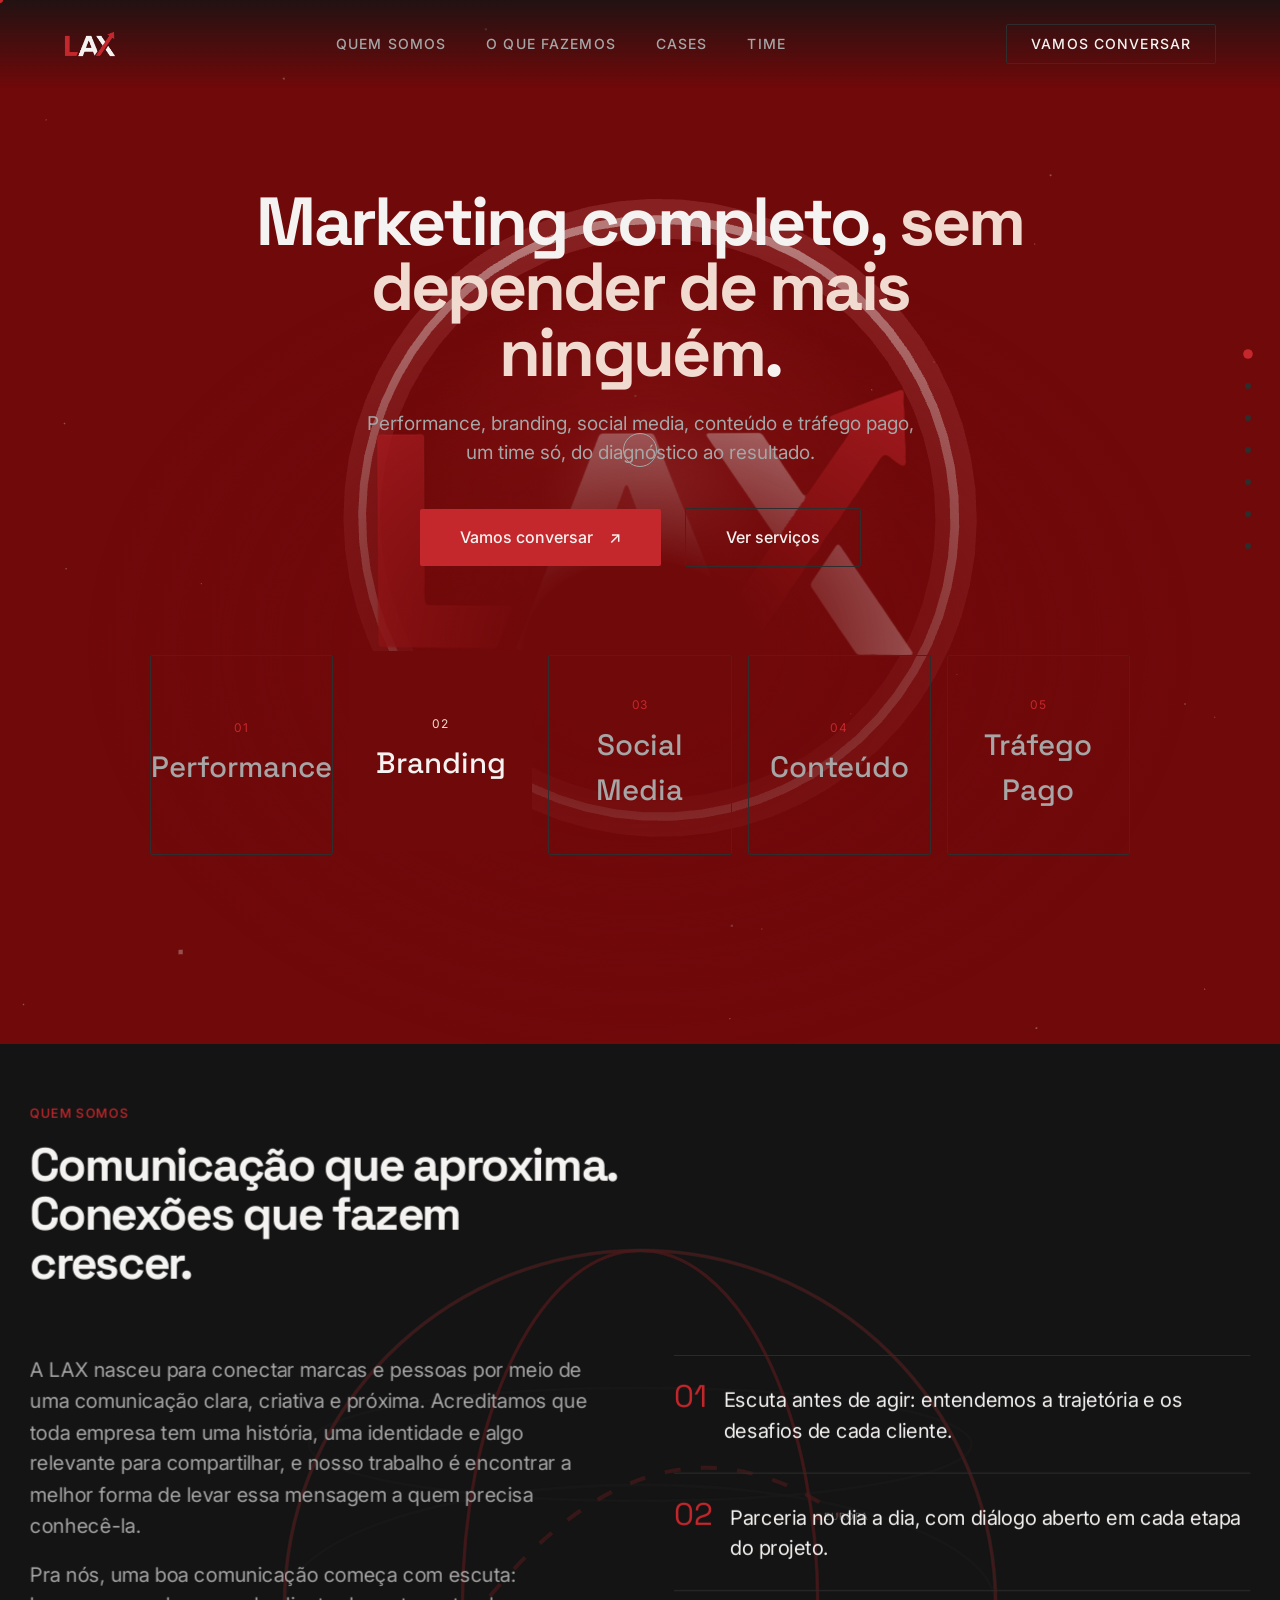
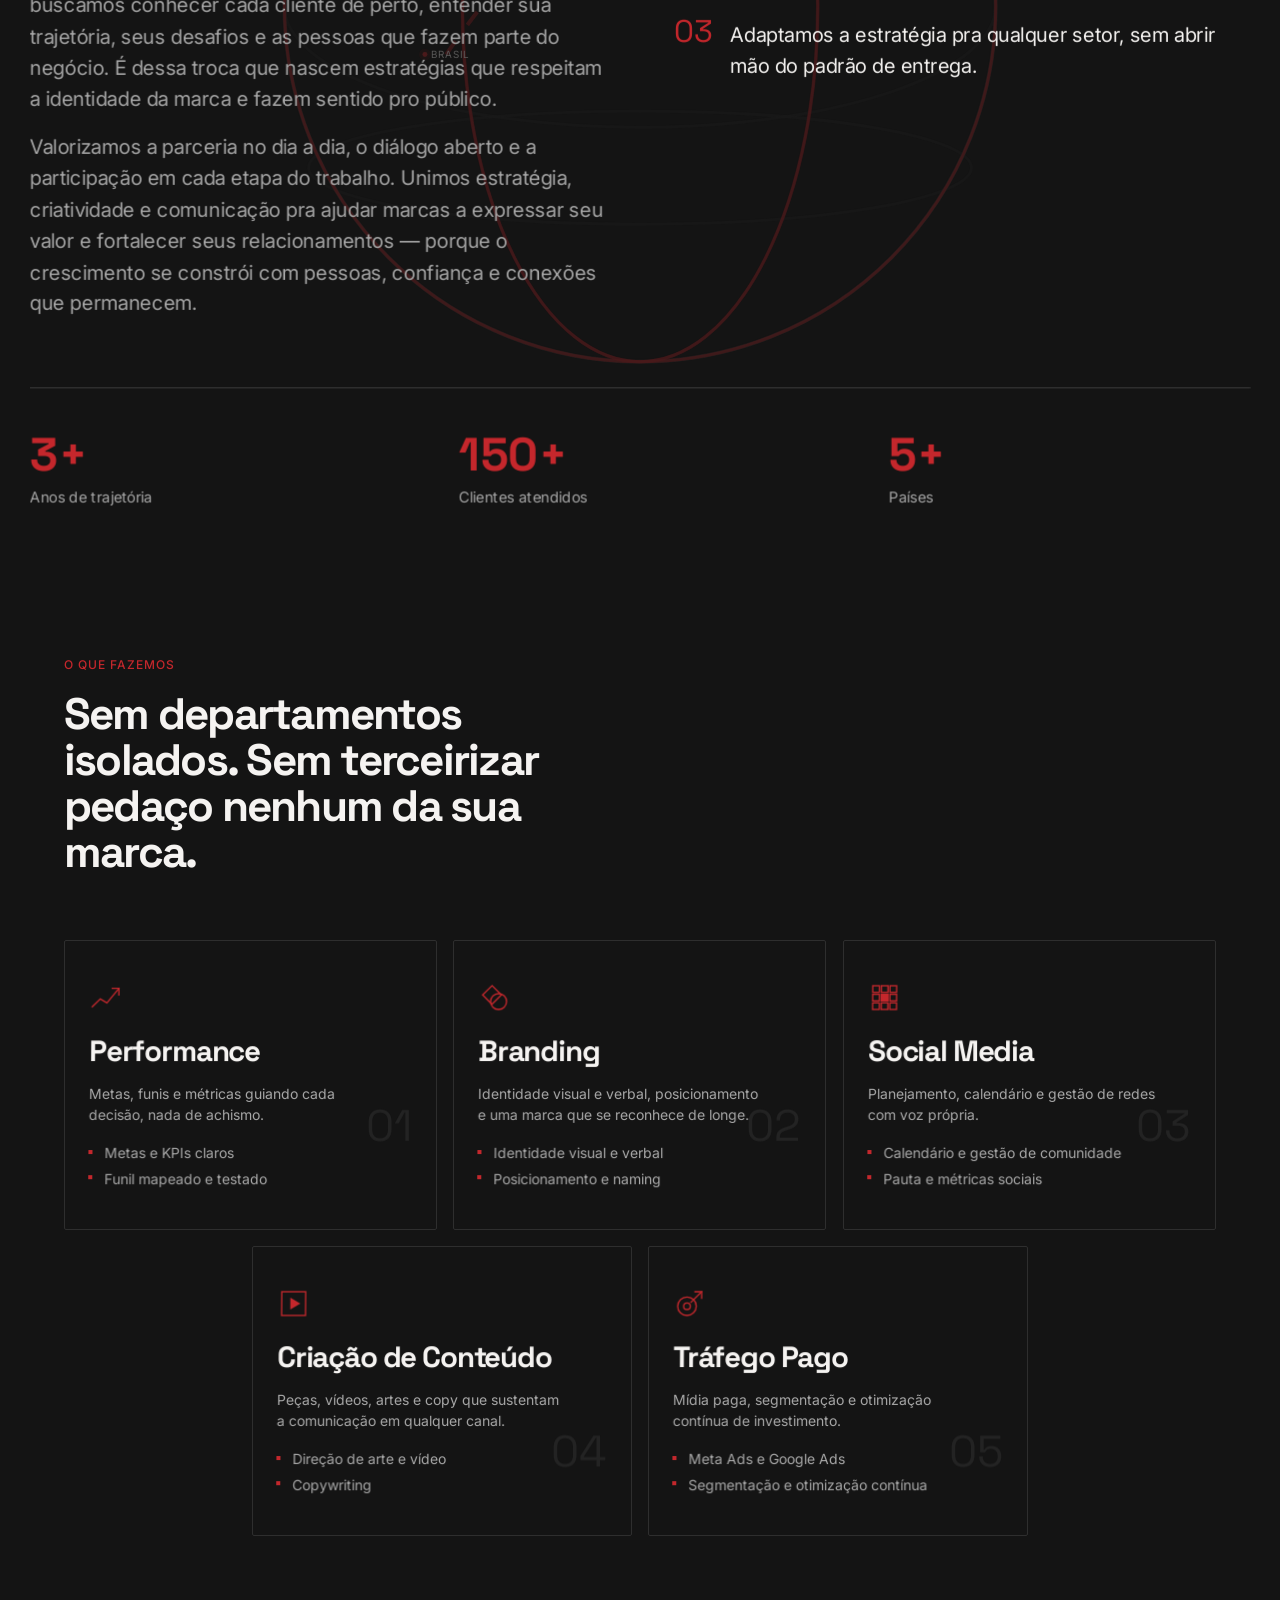
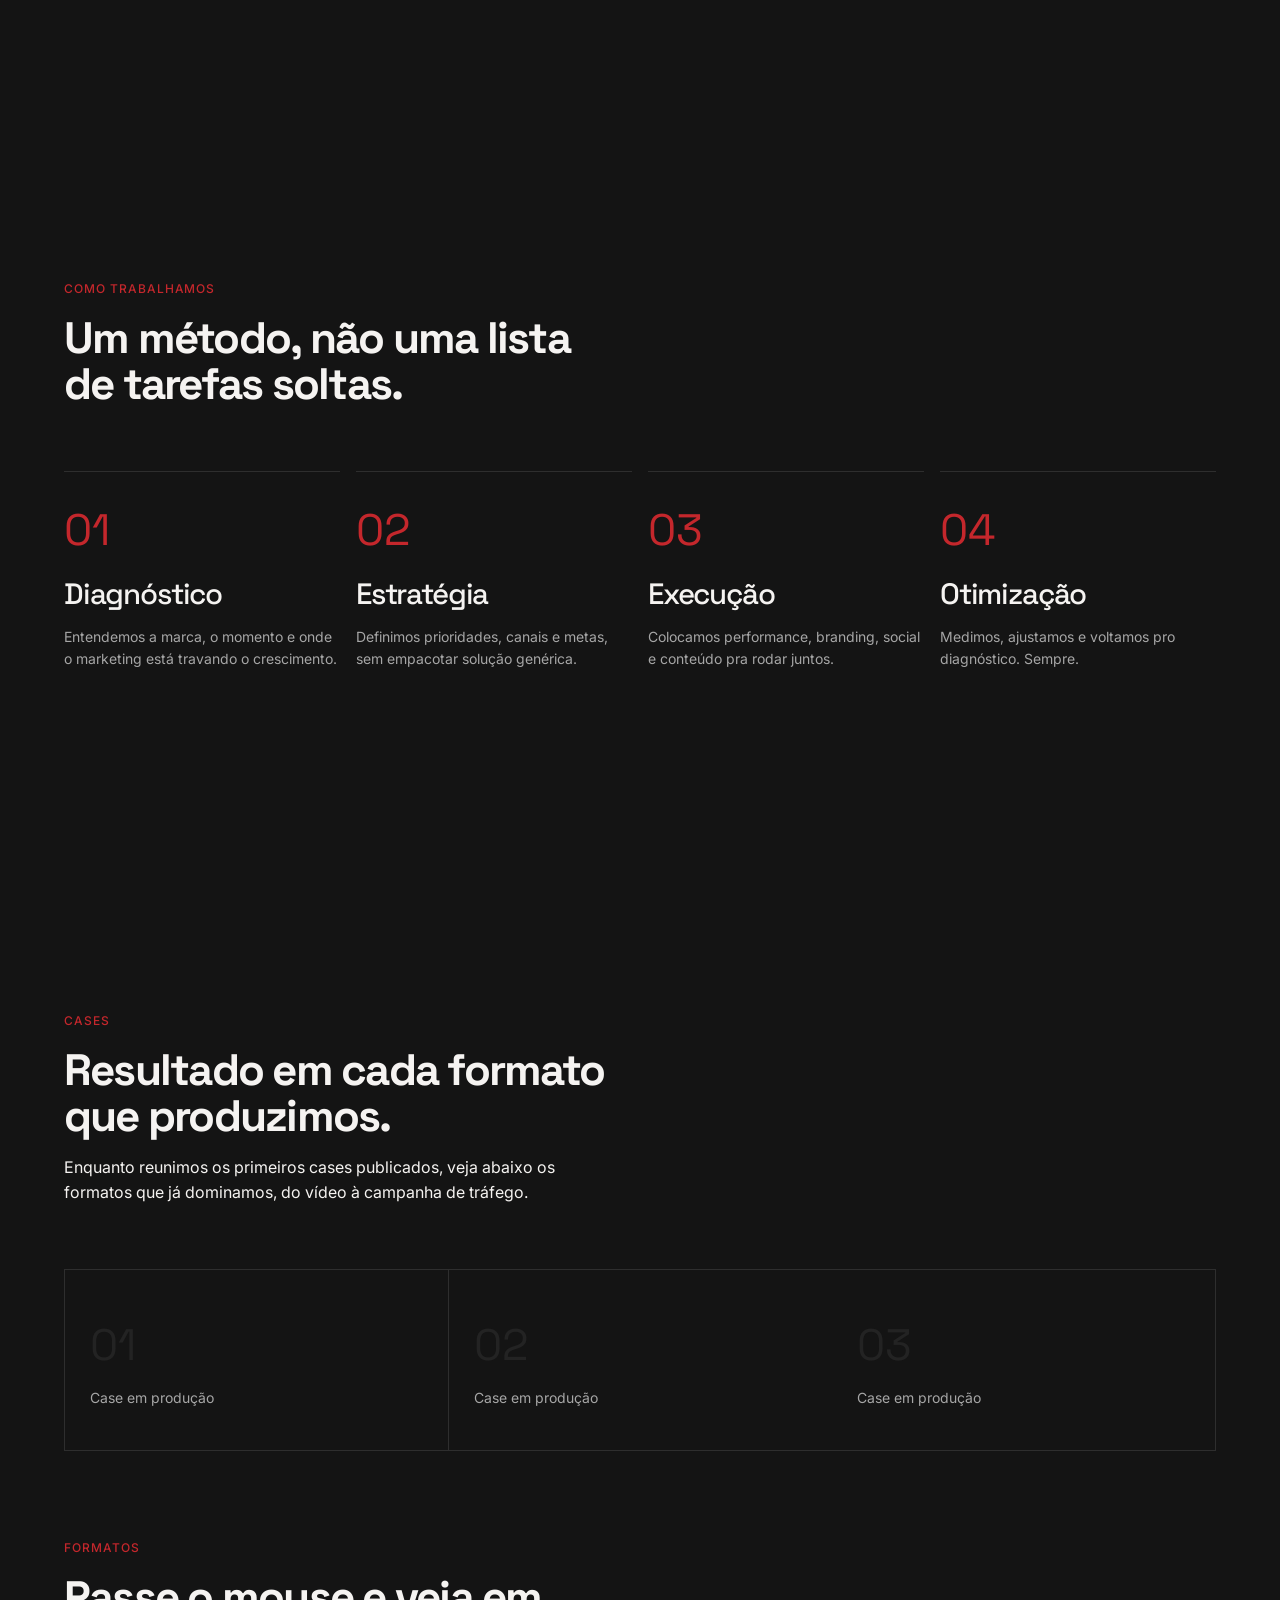
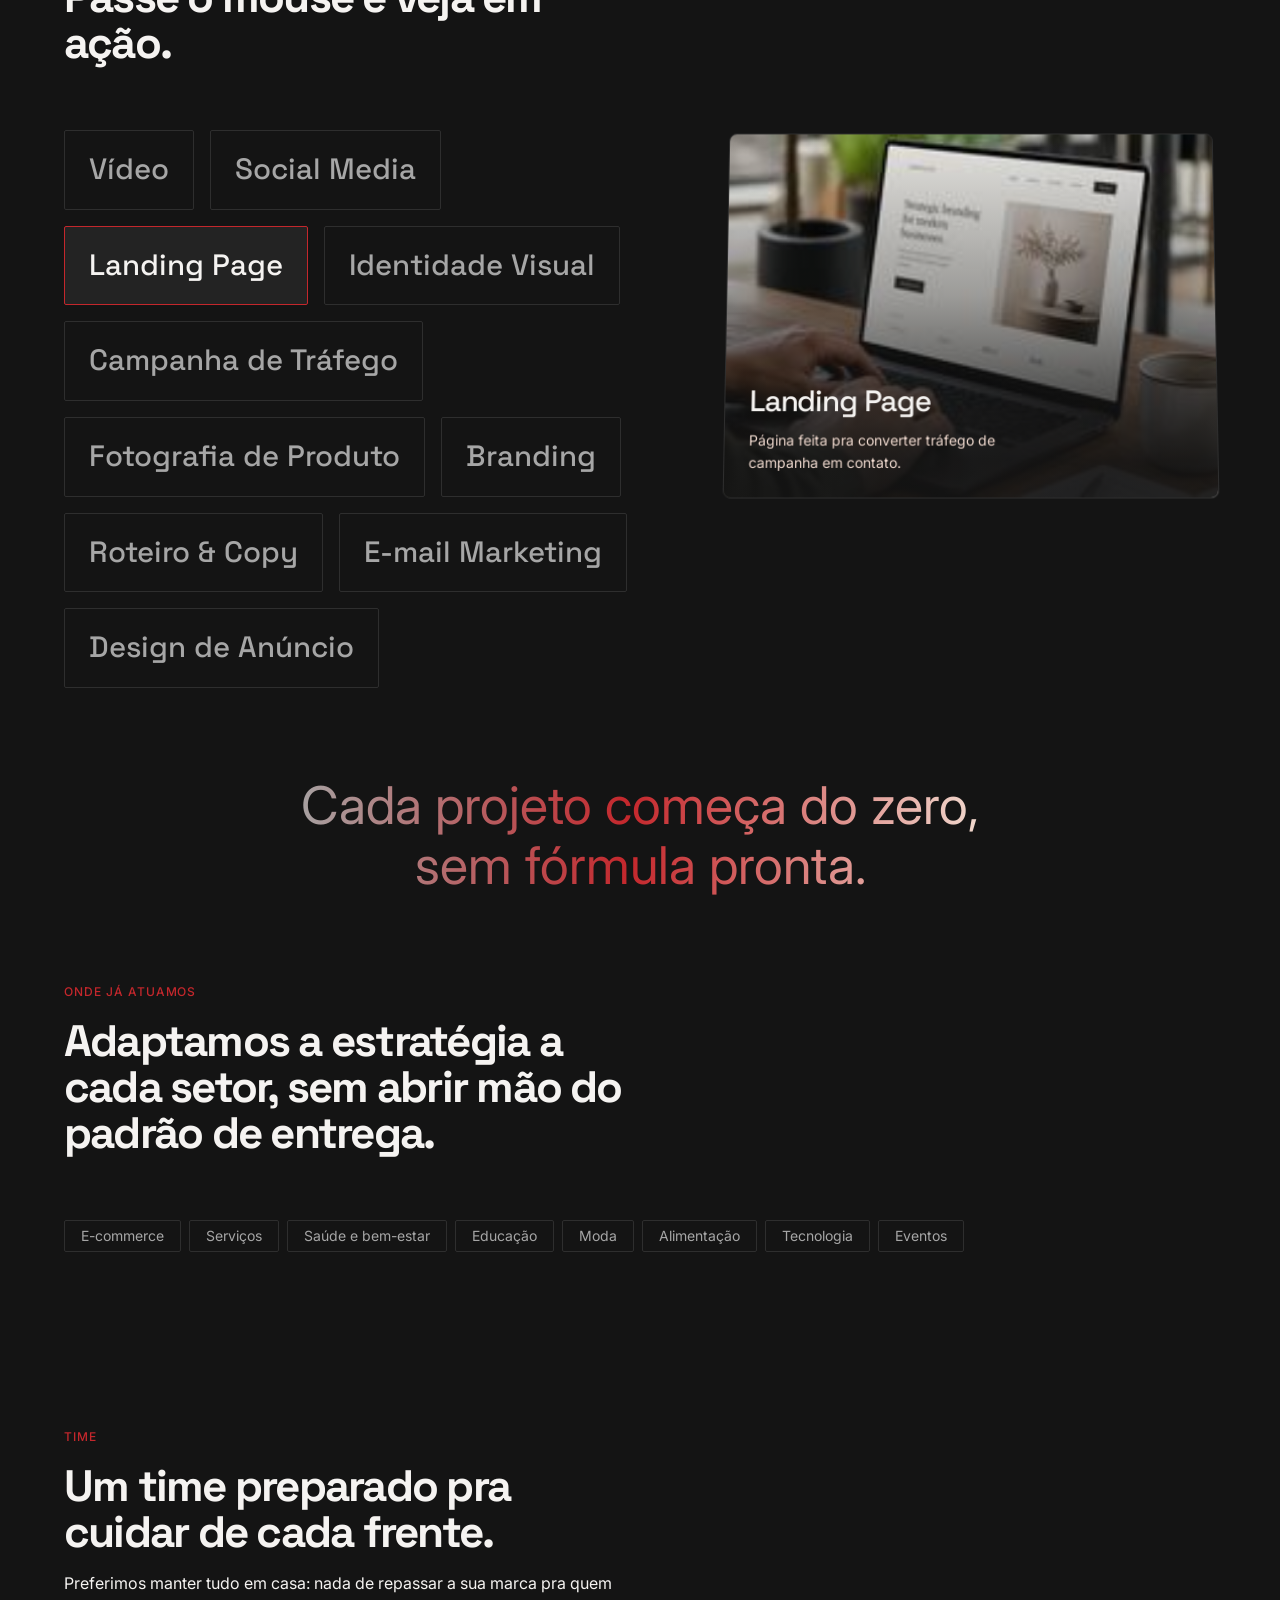
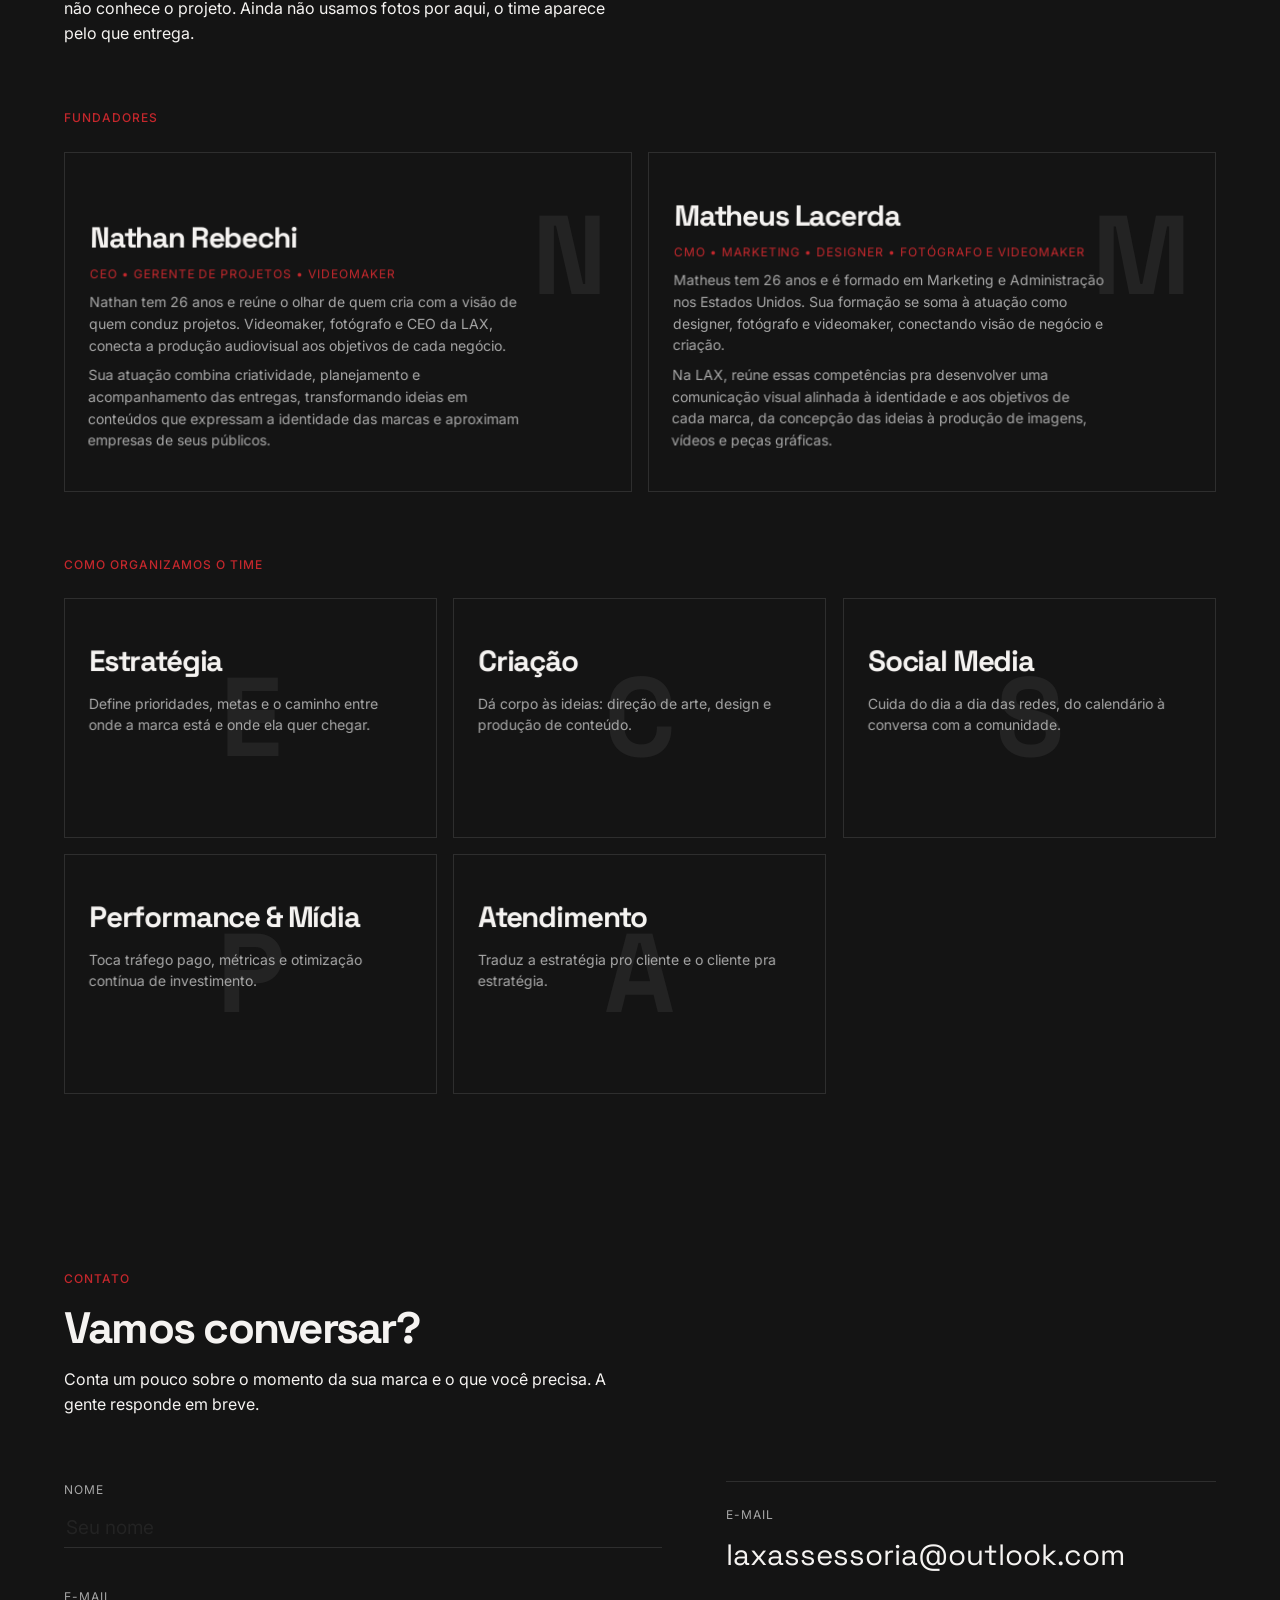
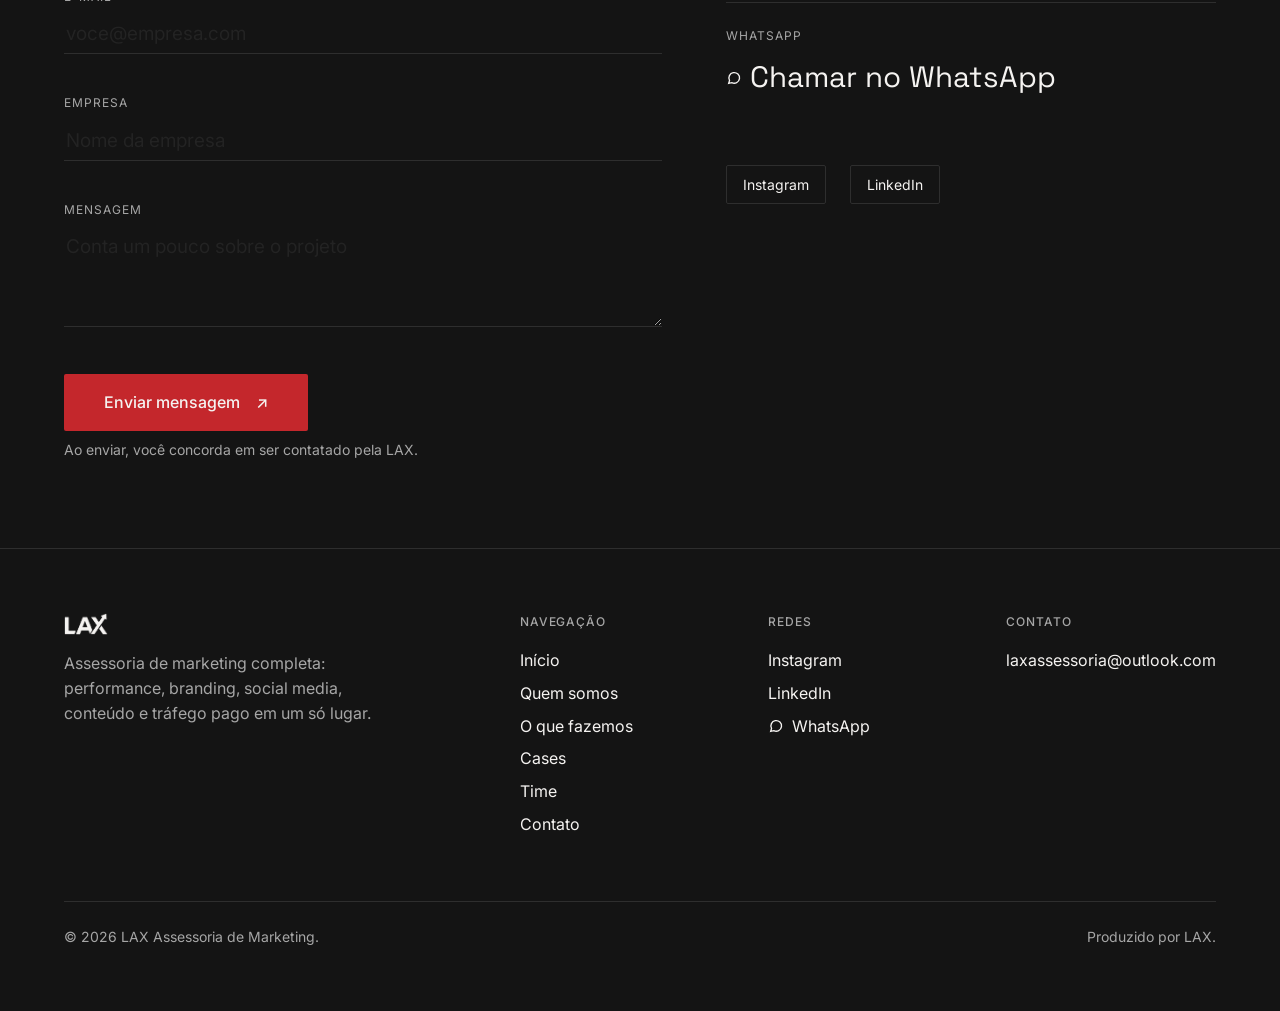
==== commit 2af3fac5: "Aumenta o hero 3D e remove o grid quadriculado de fundo A pedido do cliente após ver o experimento: " ====
--- a/index.html
+++ b/index.html
@@ -112,7 +112,6 @@
       </div>
       <canvas class="hero-webgl" id="heroWebgl" aria-hidden="true"></canvas>
       <div class="hero-webgl-veil" aria-hidden="true"></div>
-      <div class="hero-grid" aria-hidden="true" data-parallax="0.04"></div>
       <div class="container hero-inner">
         <h1 class="hero-heading" data-reveal>Marketing completo, <em>sem depender de mais ninguém</em>.</h1>
         <p class="hero-sub" data-reveal>Performance, branding, social media, conteúdo e tráfego pago, um time só, do diagnóstico ao resultado.</p>
--- a/assets/css/style.css
+++ b/assets/css/style.css
@@ -402,7 +402,6 @@
    --------------------------------------------------------- */
 .hero {
   position: relative;
-  min-height: 100svh;
   display: flex;
   flex-direction: column;
   justify-content: center;
@@ -415,6 +414,10 @@
 
 .hero.theme-wine {
   background: var(--color-brand-wine);
+}
+
+.hero.story-section {
+  min-height: 116svh;
 }
 
 .hero-aurora {
@@ -538,19 +541,6 @@
 
 .hero.theme-wine.has-hero-webgl .hero-webgl-veil {
   background: radial-gradient(ellipse 60% 55% at 50% 62%, var(--color-brand-wine) 15%, transparent 72%);
-}
-
-.hero-grid {
-  position: absolute;
-  inset: 0;
-  z-index: 0;
-  pointer-events: none;
-  opacity: 0.5;
-  background-image: linear-gradient(to right, var(--color-hairline) 1px, transparent 1px),
-    linear-gradient(to bottom, var(--color-hairline) 1px, transparent 1px);
-  background-size: 64px 64px;
-  -webkit-mask-image: radial-gradient(ellipse 70% 60% at 50% 30%, #000 40%, transparent 78%);
-  mask-image: radial-gradient(ellipse 70% 60% at 50% 30%, #000 40%, transparent 78%);
 }
 
 .hero-inner {
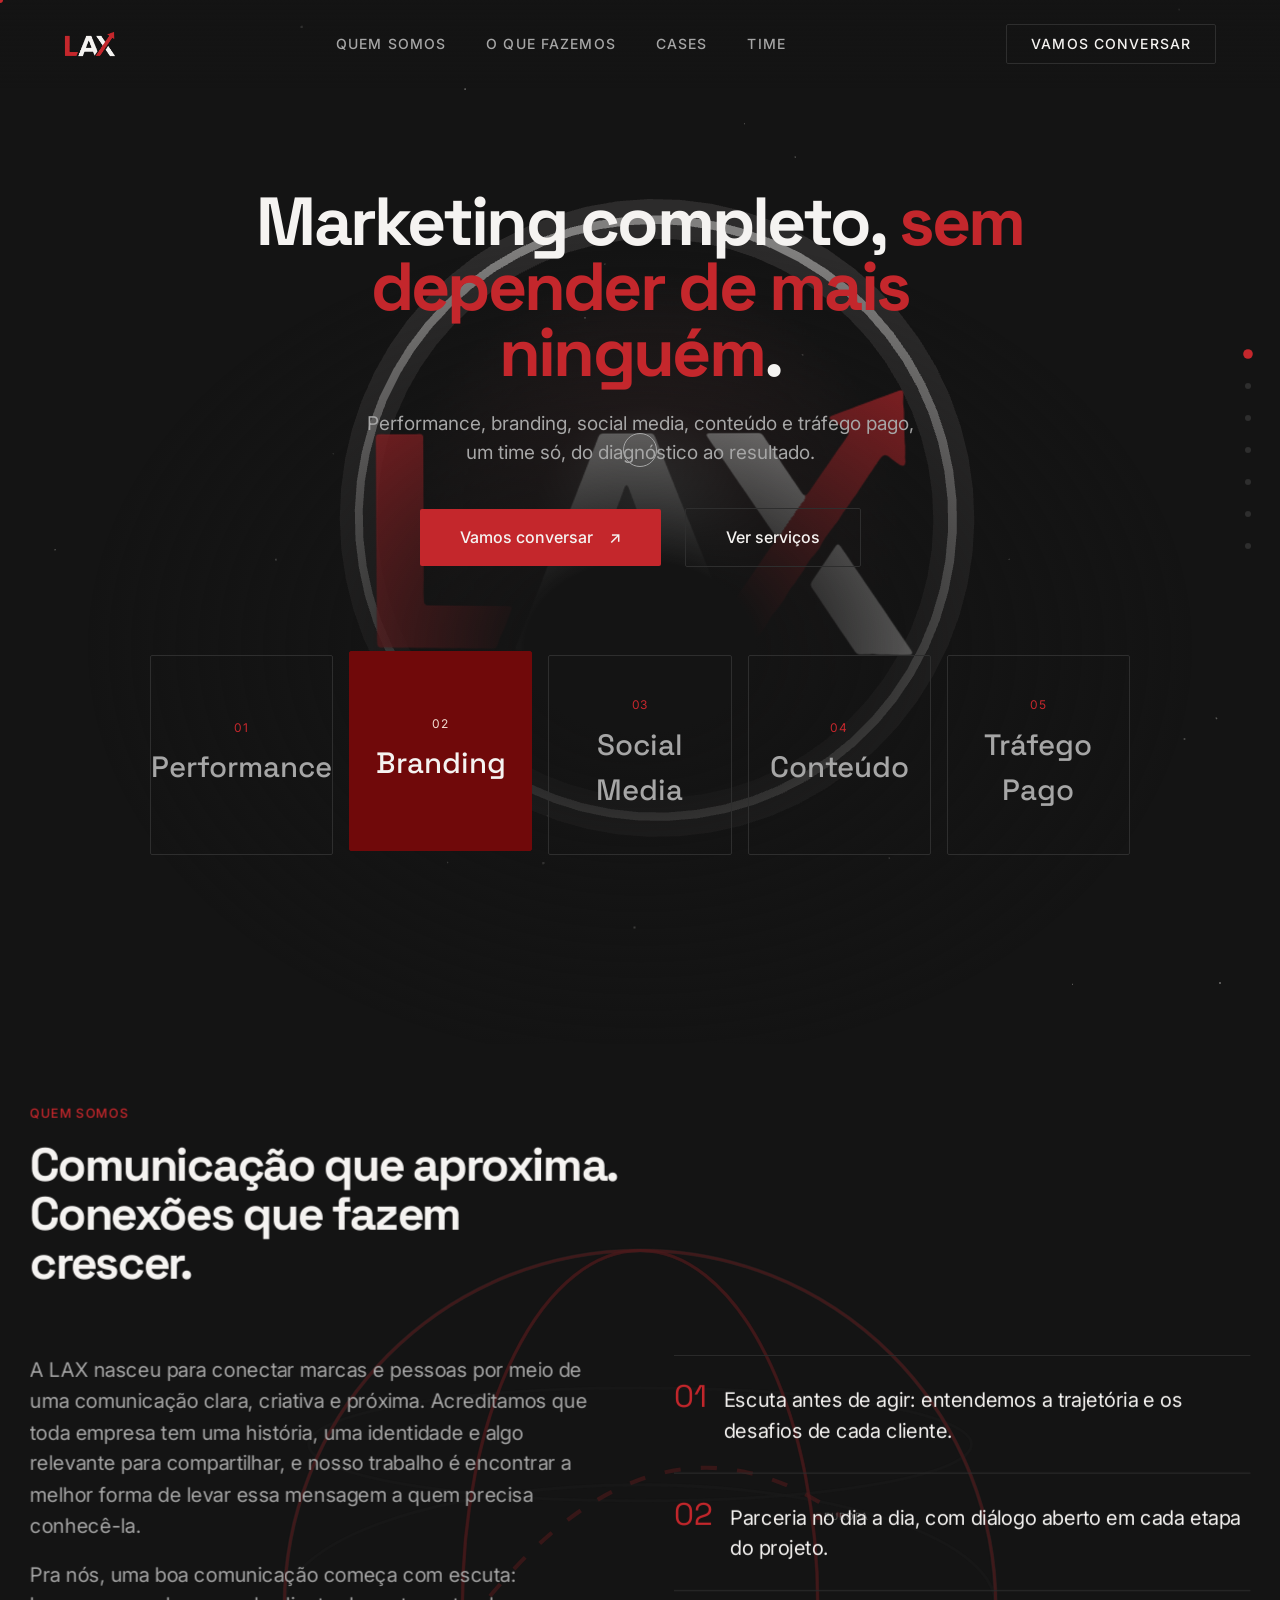
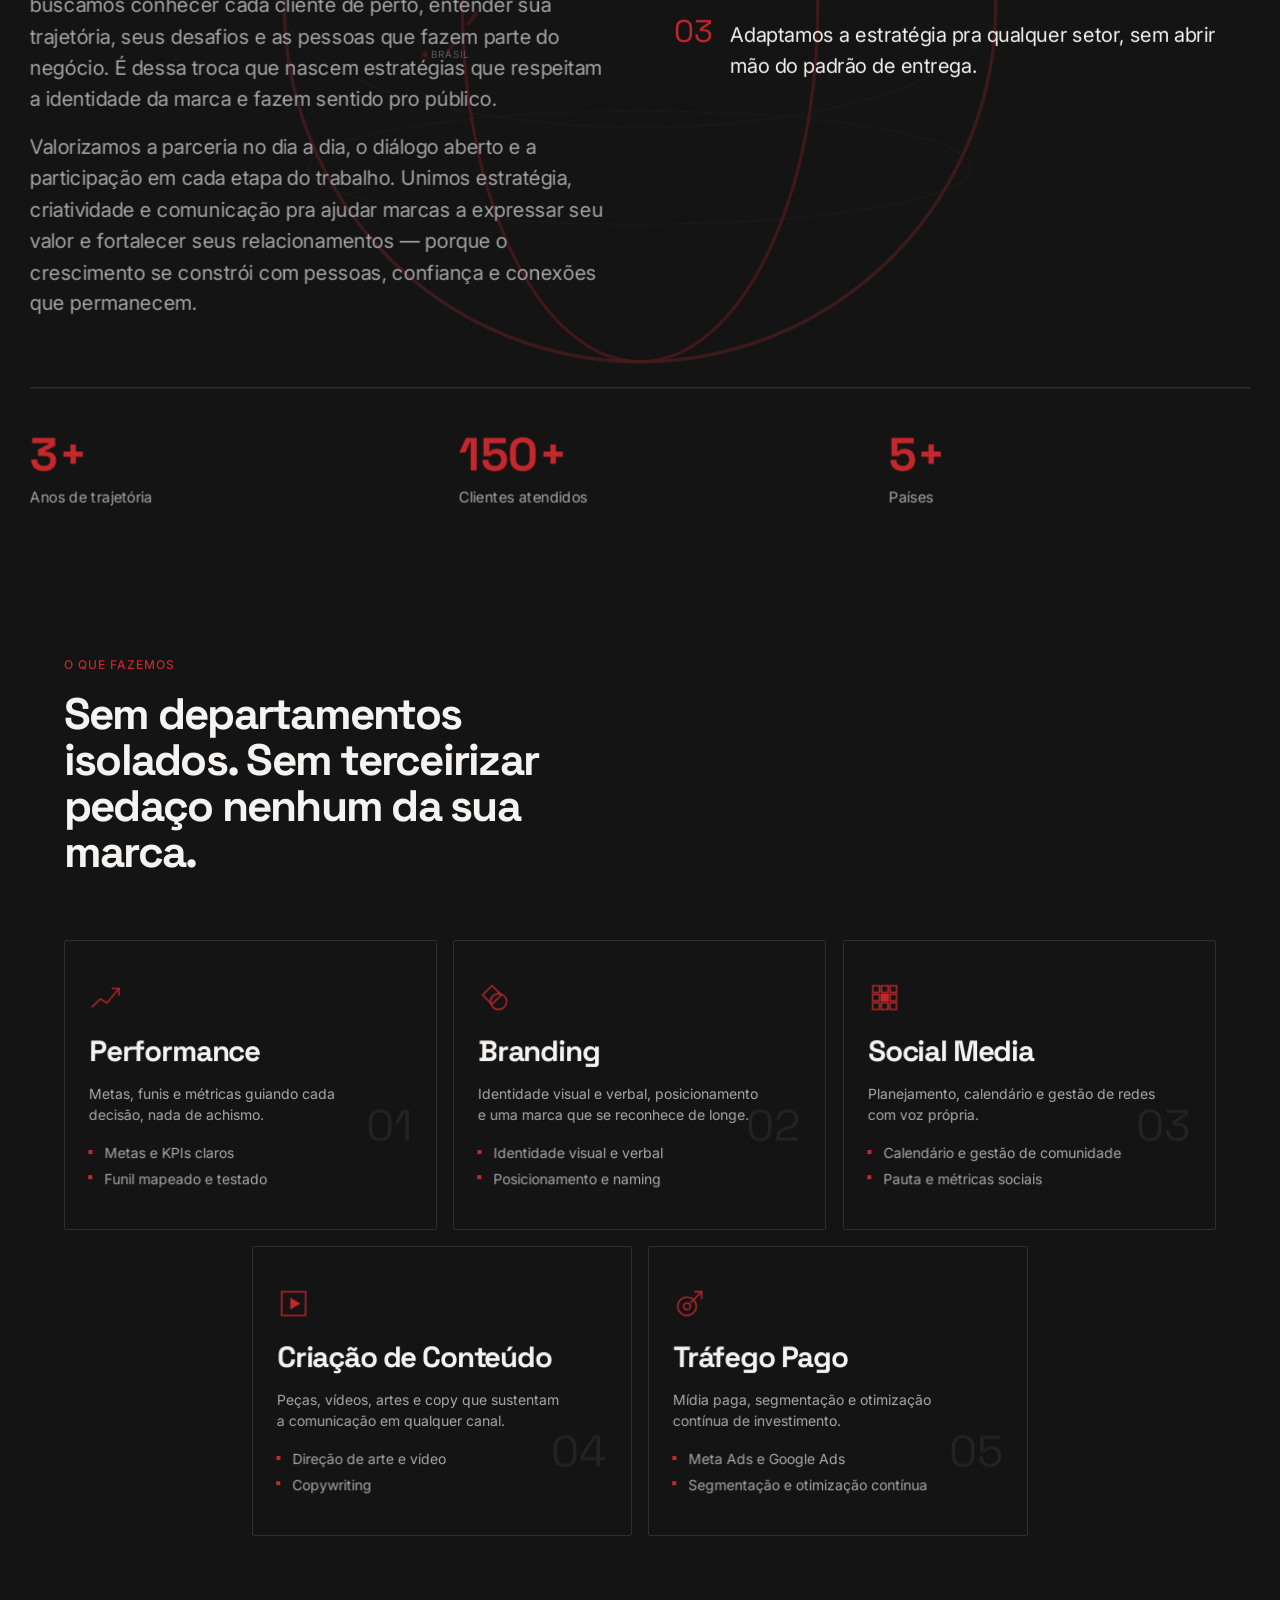
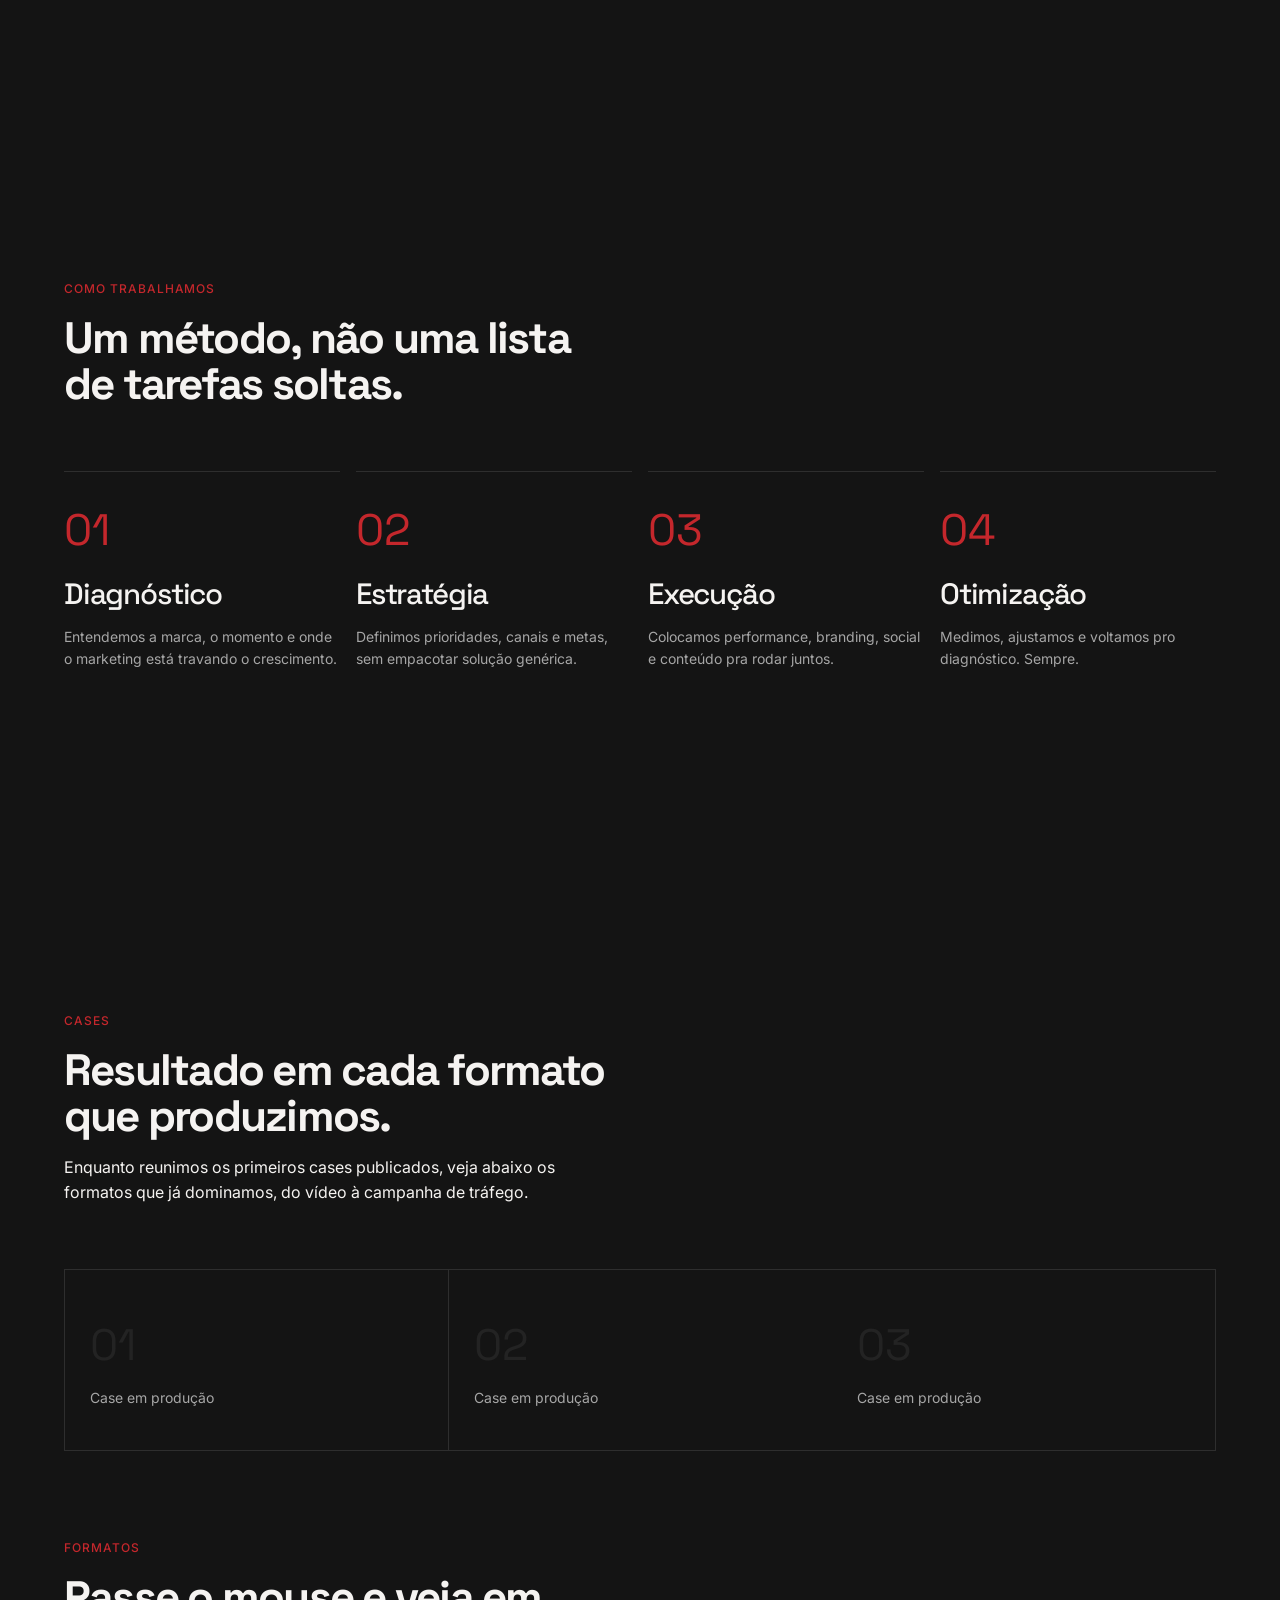
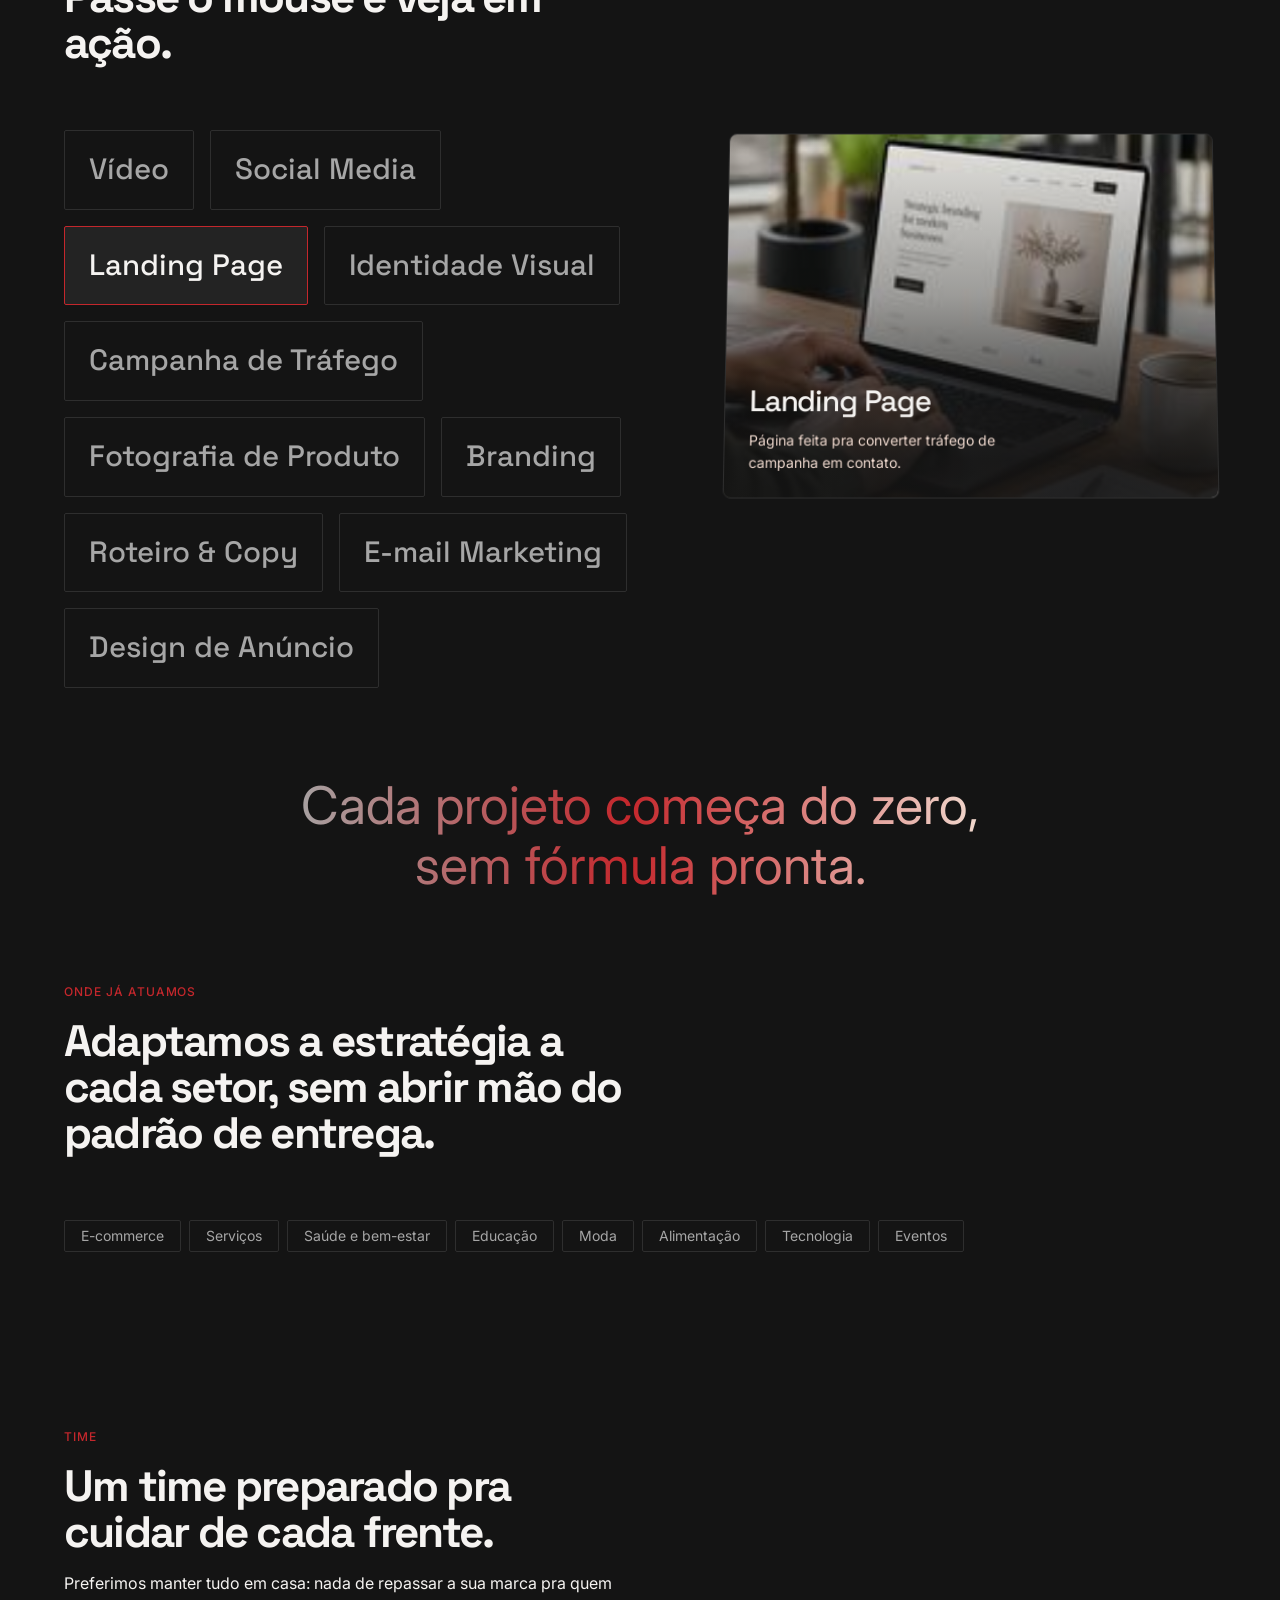
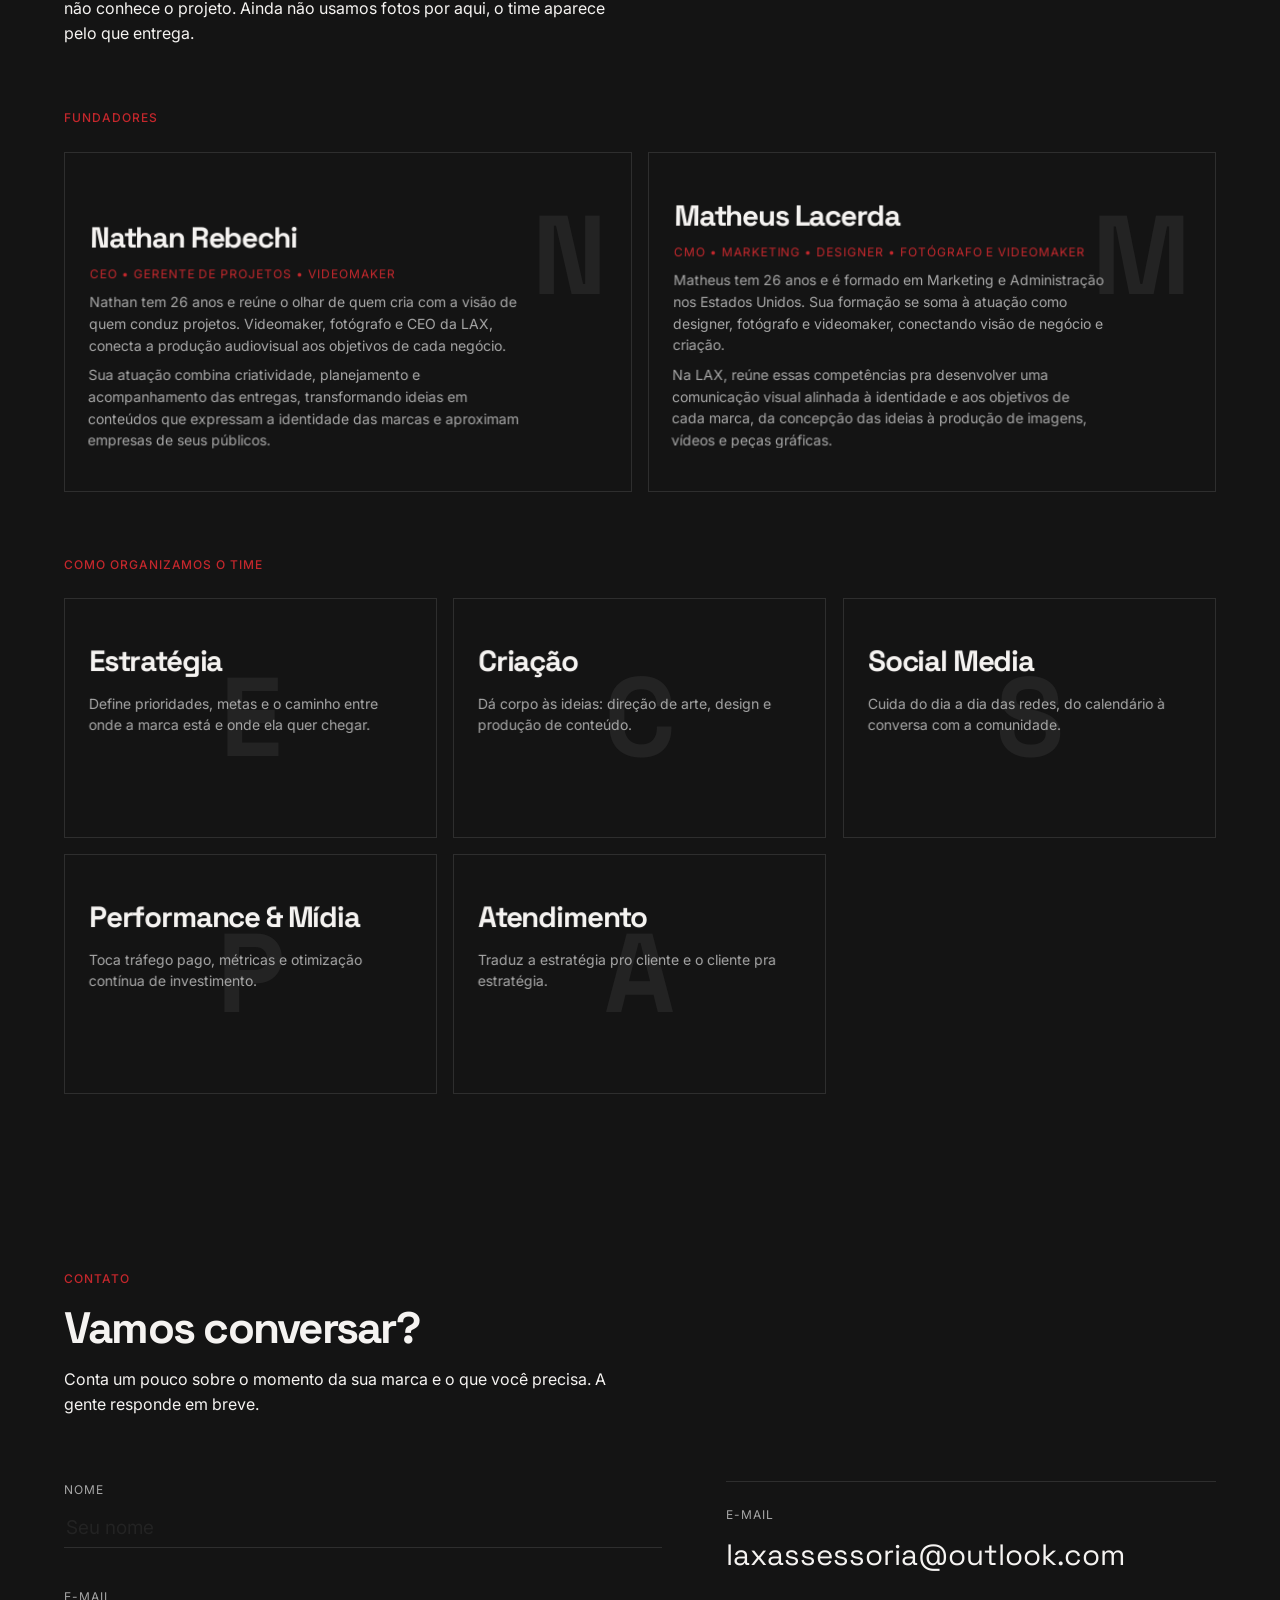
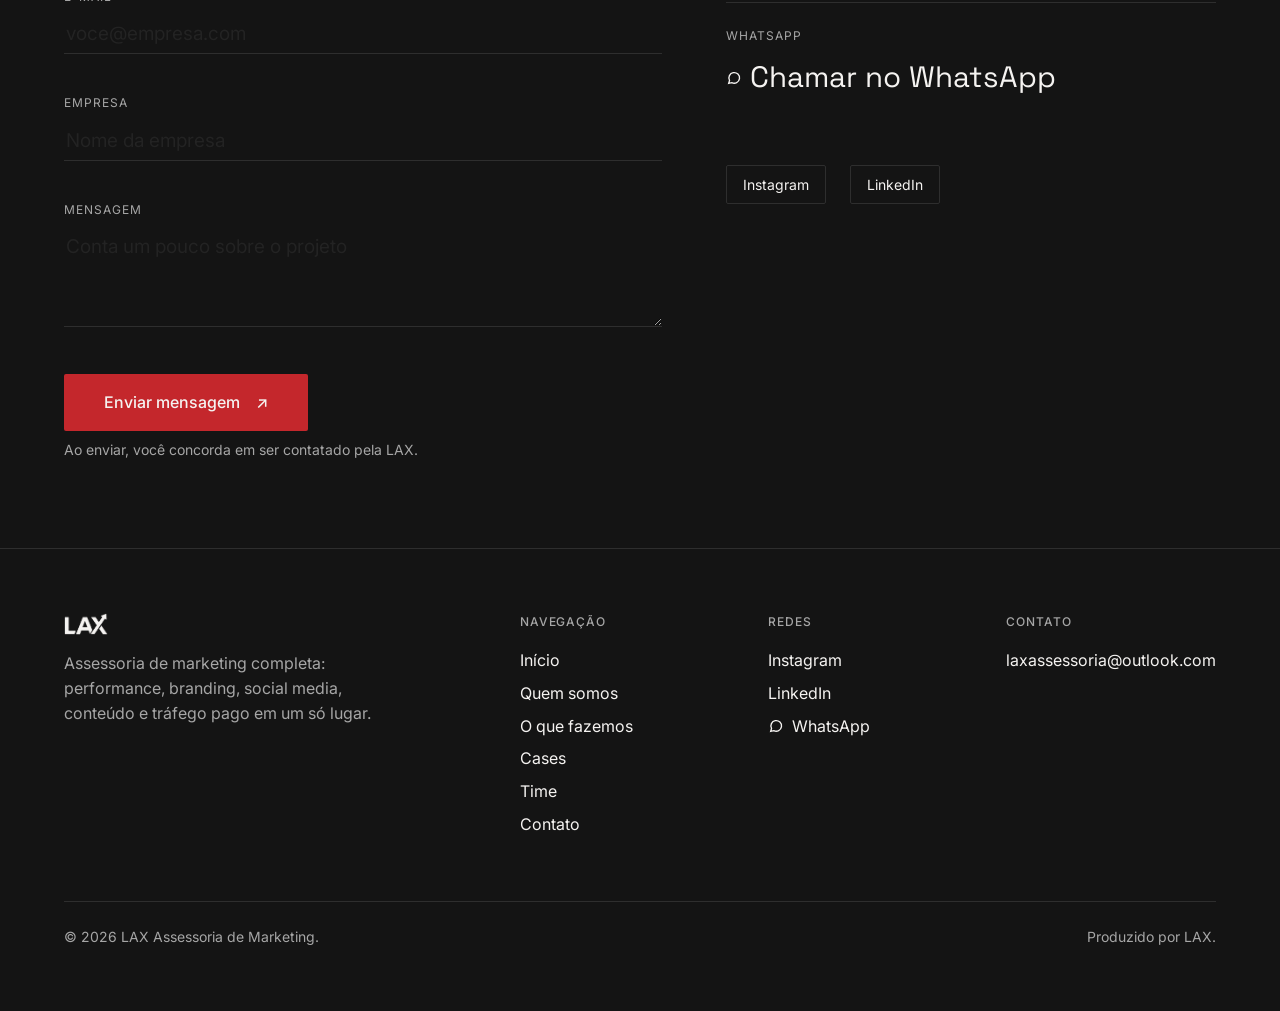
==== commit cbcf2966: "Remove a troca de cor do fundo do hero ao passar nos quadros O switcher de serviços mudava o fundo i" ====
--- a/index.html
+++ b/index.html
@@ -104,7 +104,7 @@
   </div>
 
   <main id="main">
-    <section class="hero theme-dark story-section" id="inicio">
+    <section class="hero story-section" id="inicio">
       <div class="hero-aurora" aria-hidden="true">
         <span class="blob blob-a"></span>
         <span class="blob blob-b"></span>
--- a/assets/css/style.css
+++ b/assets/css/style.css
@@ -412,10 +412,6 @@
   overflow: hidden;
 }
 
-.hero.theme-wine {
-  background: var(--color-brand-wine);
-}
-
 .hero.story-section {
   min-height: 116svh;
 }
@@ -470,10 +466,6 @@
   animation: aurora-c 19s var(--ease-in-out) infinite alternate;
 }
 
-.hero.theme-wine .hero-aurora .blob {
-  opacity: 0.32;
-}
-
 @keyframes aurora-a {
   from {
     transform: translate(0, 0) scale(1);
@@ -539,10 +531,6 @@
   display: block;
 }
 
-.hero.theme-wine.has-hero-webgl .hero-webgl-veil {
-  background: radial-gradient(ellipse 60% 55% at 50% 62%, var(--color-brand-wine) 15%, transparent 72%);
-}
-
 .hero-inner {
   position: relative;
   z-index: 1;
@@ -570,10 +558,6 @@
 .hero-heading em {
   font-style: normal;
   color: var(--color-brand-red);
-}
-
-.hero.theme-wine .hero-heading em {
-  color: var(--color-accent-sand);
 }
 
 .hero-actions {
